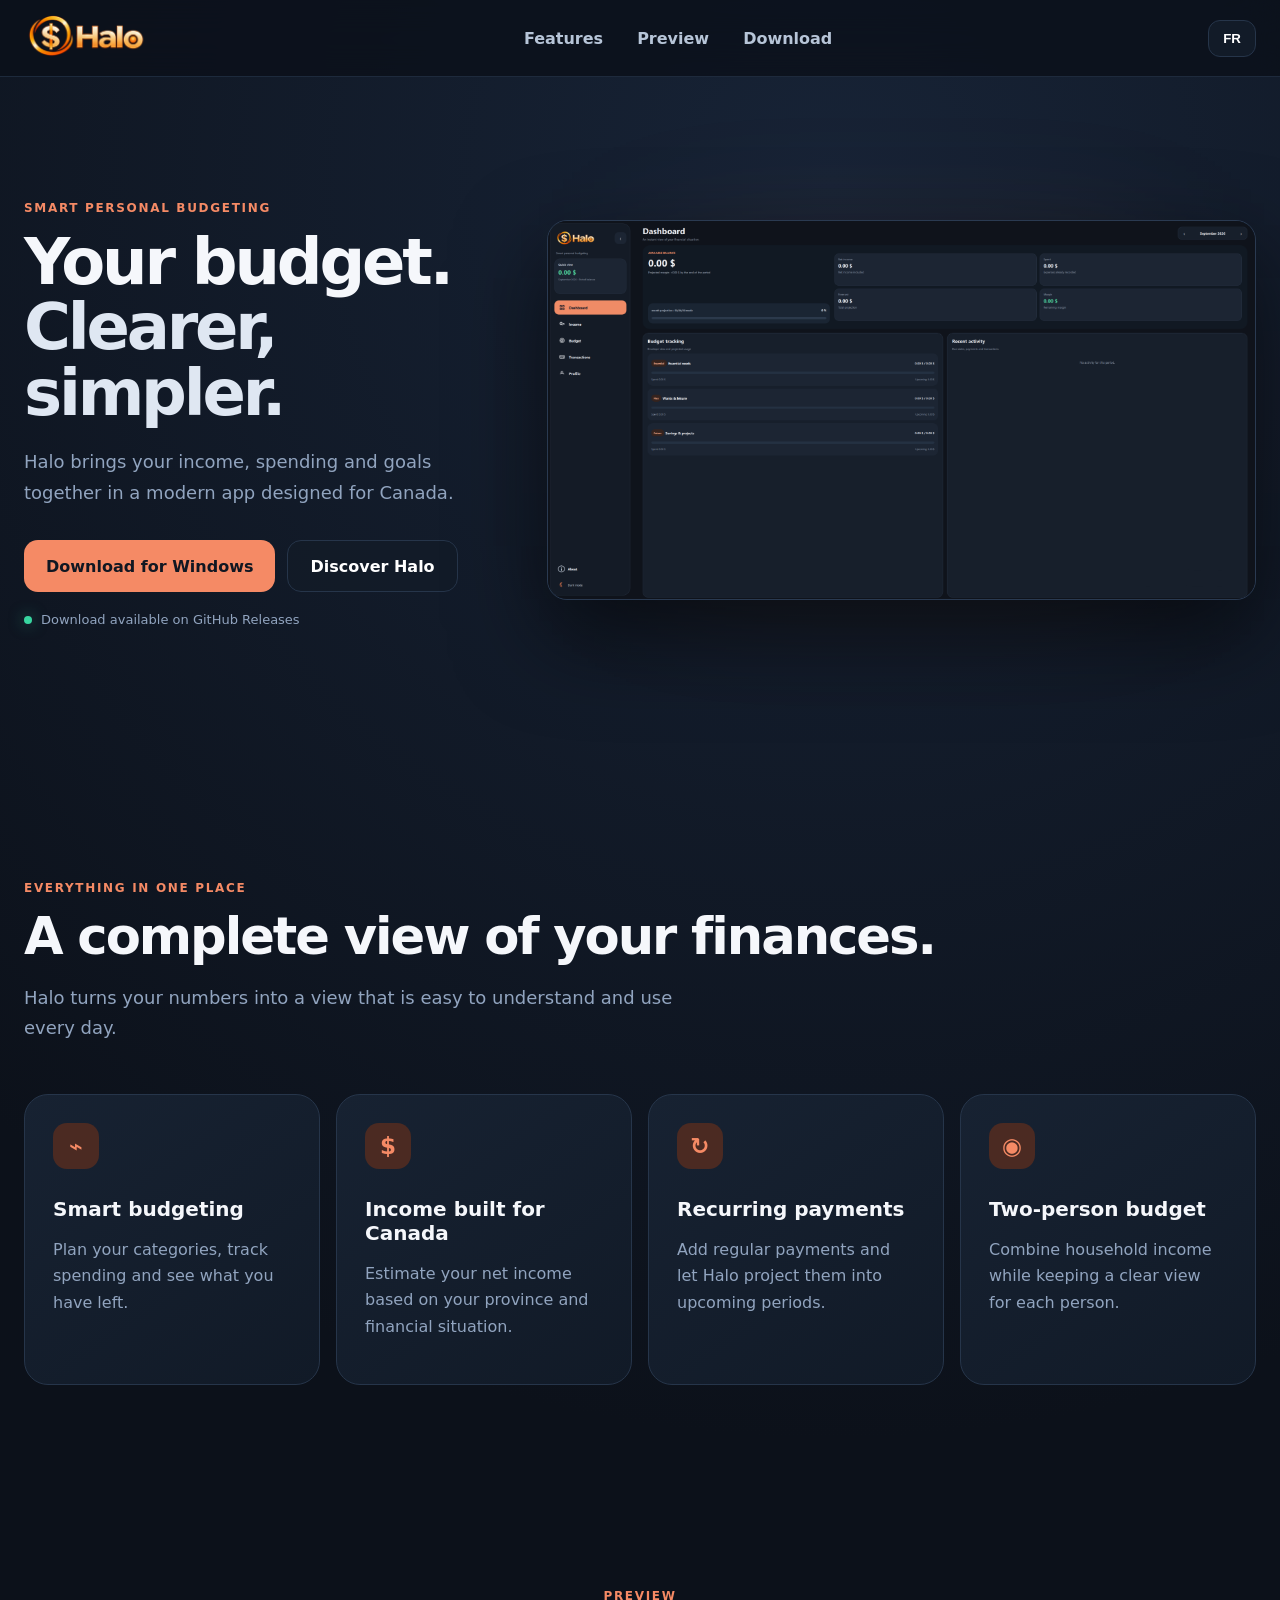
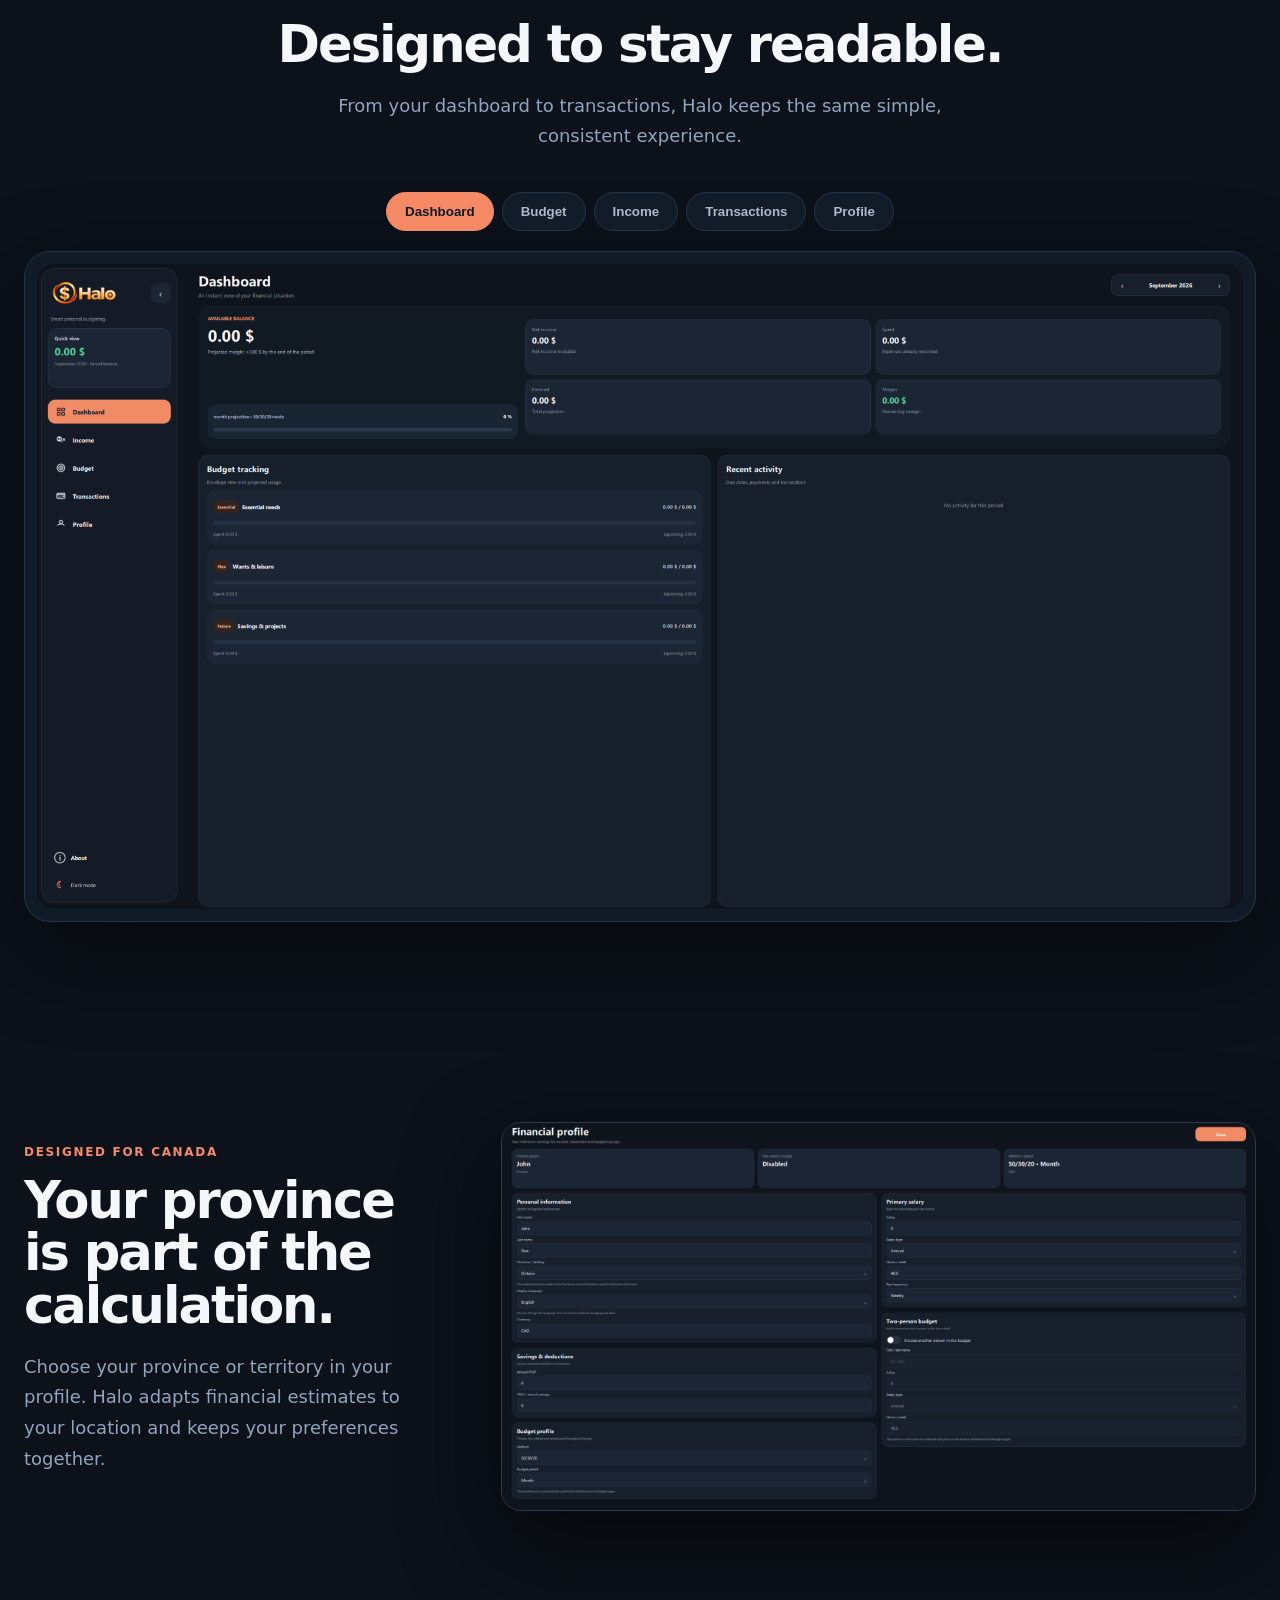
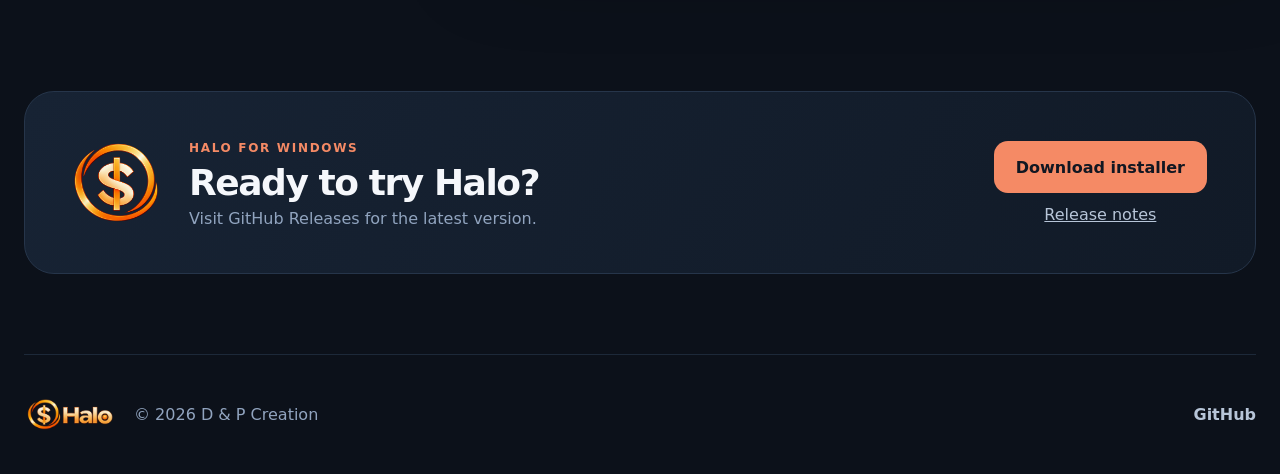
==== index.html @ ca16bf8c "Add files via upload Website V2" ====
<!doctype html><html lang="fr"><head><meta charset="utf-8"><meta name="viewport" content="width=device-width,initial-scale=1"><meta name="theme-color" content="#0d131d"><meta name="description" content="Halo, l'application de budget moderne conçue pour le Canada."><title>Halo — Votre budget, simplement.</title><link rel="icon" href="assets/halo-icon.png"><link rel="stylesheet" href="style.css"></head><body>
<header class="site-header"><div class="nav shell"><a class="brand" href="#top"><img src="assets/halo-wordmark.png" alt="Halo"></a><nav><a data-i18n="navFeatures" href="#features">Fonctionnalités</a><a data-i18n="navPreview" href="#preview">Aperçu</a><a data-i18n="navDownload" href="#download">Télécharger</a></nav><div class="nav-actions"><a id="navDownload" class="nav-download disabled" href="#" data-i18n="navDownload">Télécharger</a><button id="language" class="language">EN</button></div></div></header>
<main id="top"><section class="hero shell"><div class="hero-copy"><span class="eyebrow" data-i18n="eyebrow">BUDGET PERSONNEL INTELLIGENT</span><h1 data-i18n="heroTitle">Votre budget.<br><span>Plus clair, plus simple.</span></h1><p data-i18n="heroText">Halo rassemble vos revenus, vos dépenses et vos objectifs dans une application moderne pensée pour le Canada.</p><div class="hero-actions"><a id="heroDownload" class="button primary disabled" href="#download" data-i18n="downloadWindows">Télécharger pour Windows</a><a class="button ghost" href="#preview" data-i18n="discover">Découvrir Halo</a></div><div class="release-line"><span class="status-dot"></span><span id="heroVersion">Recherche de la dernière version…</span></div></div><div class="hero-visual"><div class="glow"></div><img class="app-shot" src="assets/dashboard.png" alt="Tableau de bord Halo"></div></section>
<section id="features" class="section shell"><div class="section-heading"><span class="eyebrow" data-i18n="featuresEyebrow">TOUT AU MÊME ENDROIT</span><h2 data-i18n="featuresTitle">Une vue complète de vos finances.</h2><p data-i18n="featuresText">Halo transforme vos chiffres en une vue simple à comprendre et facile à utiliser au quotidien.</p></div><div class="feature-grid"><article class="feature"><span class="feature-icon">⌁</span><h3 data-i18n="f1Title">Budget intelligent</h3><p data-i18n="f1Text">Planifiez vos catégories, suivez vos dépenses et voyez ce qu'il vous reste.</p></article><article class="feature"><span class="feature-icon">$</span><h3 data-i18n="f2Title">Revenus adaptés au Canada</h3><p data-i18n="f2Text">Estimez votre revenu net selon votre province et votre situation financière.</p></article><article class="feature"><span class="feature-icon">↻</span><h3 data-i18n="f3Title">Paiements récurrents</h3><p data-i18n="f3Text">Ajoutez vos paiements réguliers et laissez Halo les projeter dans les prochaines périodes.</p></article><article class="feature"><span class="feature-icon">◉</span><h3 data-i18n="f4Title">Budget à deux</h3><p data-i18n="f4Text">Combinez les revenus de votre ménage tout en gardant une vue claire pour chaque personne.</p></article></div></section>
<section id="preview" class="section shell showcase"><div class="section-heading centered"><span class="eyebrow" data-i18n="previewEyebrow">APERÇU</span><h2 data-i18n="previewTitle">Conçu pour rester lisible.</h2><p data-i18n="previewText">De votre tableau de bord jusqu'aux transactions, Halo garde la même expérience simple et cohérente.</p></div><div class="showcase-tabs"><button class="active" data-shot="dashboard" data-i18n="tabDashboard">Tableau de bord</button><button data-shot="budget" data-i18n="tabBudget">Budget</button><button data-shot="income" data-i18n="tabIncome">Revenus</button><button data-shot="transactions" data-i18n="tabTransactions">Transactions</button><button data-shot="profile" data-i18n="tabProfile">Profil</button></div><div class="showcase-frame"><img id="showcaseImage" src="assets/dashboard.png" alt="Aperçu de Halo"></div></section>
<section class="section shell split"><div><span class="eyebrow" data-i18n="canadaEyebrow">PENSÉ POUR LE CANADA</span><h2 data-i18n="canadaTitle">Votre province fait partie du calcul.</h2><p data-i18n="canadaText">Choisissez votre province ou territoire dans votre profil. Halo adapte ses estimations financières à votre emplacement et conserve vos préférences au même endroit.</p></div><img class="profile-shot" src="assets/profile.png" alt="Profil financier Halo"></section>
<section id="download" class="section shell download-card"><img src="assets/halo-icon.png" alt="" class="download-logo"><div class="download-copy"><span class="eyebrow" data-i18n="downloadEyebrow">HALO POUR WINDOWS</span><h2 data-i18n="downloadTitle">Prêt à essayer Halo?</h2><p id="downloadMeta">Recherche de la dernière version disponible…</p></div><div class="download-actions"><a id="downloadButton" class="button primary disabled" href="#" data-i18n="downloadInstaller">Télécharger l'installateur</a><a id="releaseNotes" class="release-link" href="https://github.com/D-P-Creation/Halo-Releases/releases" target="_blank" rel="noopener" data-i18n="releaseNotes">Notes de version</a></div></section></main>
<footer class="footer shell"><div class="footer-brand"><img src="assets/halo-wordmark.png" alt="Halo"><span>© 2026 D &amp; P Creation</span></div><a href="https://github.com/D-P-Creation/Halo-Releases" target="_blank" rel="noopener">GitHub</a></footer><script src="script.js"></script></body></html>
---- style.css ----
:root{--bg:#0c111a;--surface:#121b28;--surface2:#182334;--line:#26354a;--text:#f5f7fb;--muted:#91a4bf;--accent:#f58a65;--green:#38d6a0;--radius:24px}*{box-sizing:border-box}html{scroll-behavior:smooth}body{margin:0;background:radial-gradient(circle at 65% 5%,#172336 0,transparent 35%),var(--bg);color:var(--text);font-family:Inter,ui-sans-serif,system-ui,-apple-system,"Segoe UI",sans-serif}.shell{width:min(1440px,calc(100% - 48px));margin:auto}.site-header{position:sticky;top:0;z-index:1000;background:rgba(12,17,26,.82);border-bottom:1px solid rgba(38,53,74,.7);backdrop-filter:blur(18px);-webkit-backdrop-filter:blur(18px)}.nav{height:76px;display:flex;align-items:center;justify-content:space-between}.nav-actions{display:flex;align-items:center;gap:10px}.nav-download{display:none;background:var(--accent);color:#111722!important;border-radius:12px;padding:10px 14px;font-weight:850!important}.nav-download.disabled{opacity:.55;pointer-events:none}.brand img{width:124px;height:48px;object-fit:contain}.nav nav{display:flex;gap:34px;align-items:center}.nav a,.footer a{color:#b7c5d8;text-decoration:none;font-weight:650}.nav a:hover,.footer a:hover{color:white}.language{border:1px solid var(--line);background:var(--surface);color:white;border-radius:12px;padding:10px 14px;font-weight:800;cursor:pointer}.hero{min-height:700px;display:grid;grid-template-columns:.78fr 1.22fr;align-items:center;gap:70px;padding:60px 0 90px}.eyebrow{color:var(--accent);font-size:12px;font-weight:900;letter-spacing:.14em}.hero h1,.section h2{margin:14px 0 20px;line-height:1.03}.hero h1{font-size:clamp(48px,5vw,78px);letter-spacing:-.05em}.hero h1 span{color:#dfe7f2}.hero p,.section-heading p,.split p{color:var(--muted);font-size:18px;line-height:1.7;max-width:650px}.hero-actions{display:flex;gap:12px;margin:32px 0 20px}.button{display:inline-flex;align-items:center;justify-content:center;min-height:52px;padding:0 22px;border-radius:14px;text-decoration:none;font-weight:850;transition:.2s}.primary{background:var(--accent);color:#111722}.primary:hover{transform:translateY(-2px);filter:brightness(1.06)}.ghost{border:1px solid var(--line);color:white;background:#121b28aa}.disabled{opacity:.55;pointer-events:none}.release-line{display:flex;align-items:center;gap:9px;color:var(--muted);font-size:13px}.status-dot{width:8px;height:8px;background:var(--green);border-radius:50%;box-shadow:0 0 15px #38d6a080}.hero-visual{position:relative}.glow{position:absolute;inset:15%;background:#f58a6525;filter:blur(80px)}.app-shot,.profile-shot{position:relative;width:100%;border:1px solid #2a3a51;border-radius:20px;box-shadow:0 35px 90px #0009}.section{padding:100px 0}.section-heading h2,.split h2,.download-card h2{font-size:clamp(36px,4vw,56px);letter-spacing:-.04em}.feature-grid{display:grid;grid-template-columns:repeat(4,1fr);gap:16px;margin-top:50px}.feature{background:linear-gradient(145deg,#172232,#111a27);border:1px solid var(--line);border-radius:var(--radius);padding:28px;min-height:245px}.feature-icon{display:grid;place-items:center;width:46px;height:46px;border-radius:14px;background:#4b2a22;color:var(--accent);font-size:23px;font-weight:900}.feature h3{font-size:20px;margin:28px 0 10px}.feature p{color:var(--muted);line-height:1.65}.centered{text-align:center;margin:auto}.centered p{margin-left:auto;margin-right:auto}.showcase-tabs{display:flex;justify-content:center;gap:8px;margin:40px 0 20px;flex-wrap:wrap}.showcase-tabs button{border:1px solid var(--line);background:var(--surface);color:#aab9cc;padding:11px 18px;border-radius:999px;font-weight:750;cursor:pointer}.showcase-tabs button.active{background:var(--accent);color:#111722;border-color:var(--accent)}.showcase-frame{padding:12px;background:#111a27;border:1px solid var(--line);border-radius:26px;box-shadow:0 30px 90px #0007}.showcase-frame img{display:block;width:100%;border-radius:16px}.split{display:grid;grid-template-columns:.7fr 1.3fr;align-items:center;gap:70px}.download-card{padding:45px 48px;margin-top:80px;margin-bottom:80px;background:linear-gradient(120deg,#172334,#111a27);border:1px solid var(--line);border-radius:30px;display:grid;grid-template-columns:auto 1fr auto;align-items:center;gap:30px}.download-logo{width:86px;height:86px;object-fit:contain}.download-card h2{font-size:36px;margin:8px 0}.download-copy p{color:var(--muted);margin:0}.download-actions{display:flex;flex-direction:column;align-items:center;gap:12px}.release-link{color:#b7c5d8}.footer{min-height:120px;border-top:1px solid #1d2939;display:flex;align-items:center;justify-content:space-between;color:var(--muted)}.footer-brand{display:flex;align-items:center;gap:18px}.footer-brand img{width:92px;height:40px;object-fit:contain}@media(max-width:900px){.nav nav{display:none}.nav-download{display:inline-flex}.hero{grid-template-columns:1fr;min-height:auto;padding-top:70px}.hero-copy{text-align:center}.hero-copy p{margin-inline:auto}.hero-actions{justify-content:center}.release-line{justify-content:center}.feature-grid{grid-template-columns:1fr 1fr}.split{grid-template-columns:1fr}.download-card{grid-template-columns:1fr;text-align:center}.download-logo{margin:auto}.download-actions{align-items:stretch}}@media(max-width:600px){.shell{width:min(100% - 28px,1440px)}.hero{gap:45px}.hero h1{font-size:46px}.hero-actions{flex-direction:column}.feature-grid{grid-template-columns:1fr}.section{padding:70px 0}.download-card{padding:32px 22px}.footer{flex-direction:column;justify-content:center;gap:18px}.footer-brand{flex-direction:column}.showcase-frame{padding:6px;border-radius:16px}}

section[id]{scroll-margin-top:92px}
@media(max-width:600px){.site-header .shell{width:min(100% - 20px,1440px)}.nav{height:68px}.brand img{width:105px;height:42px}.nav-actions{gap:7px}.nav-download{padding:9px 11px;font-size:13px}.language{padding:9px 11px}}
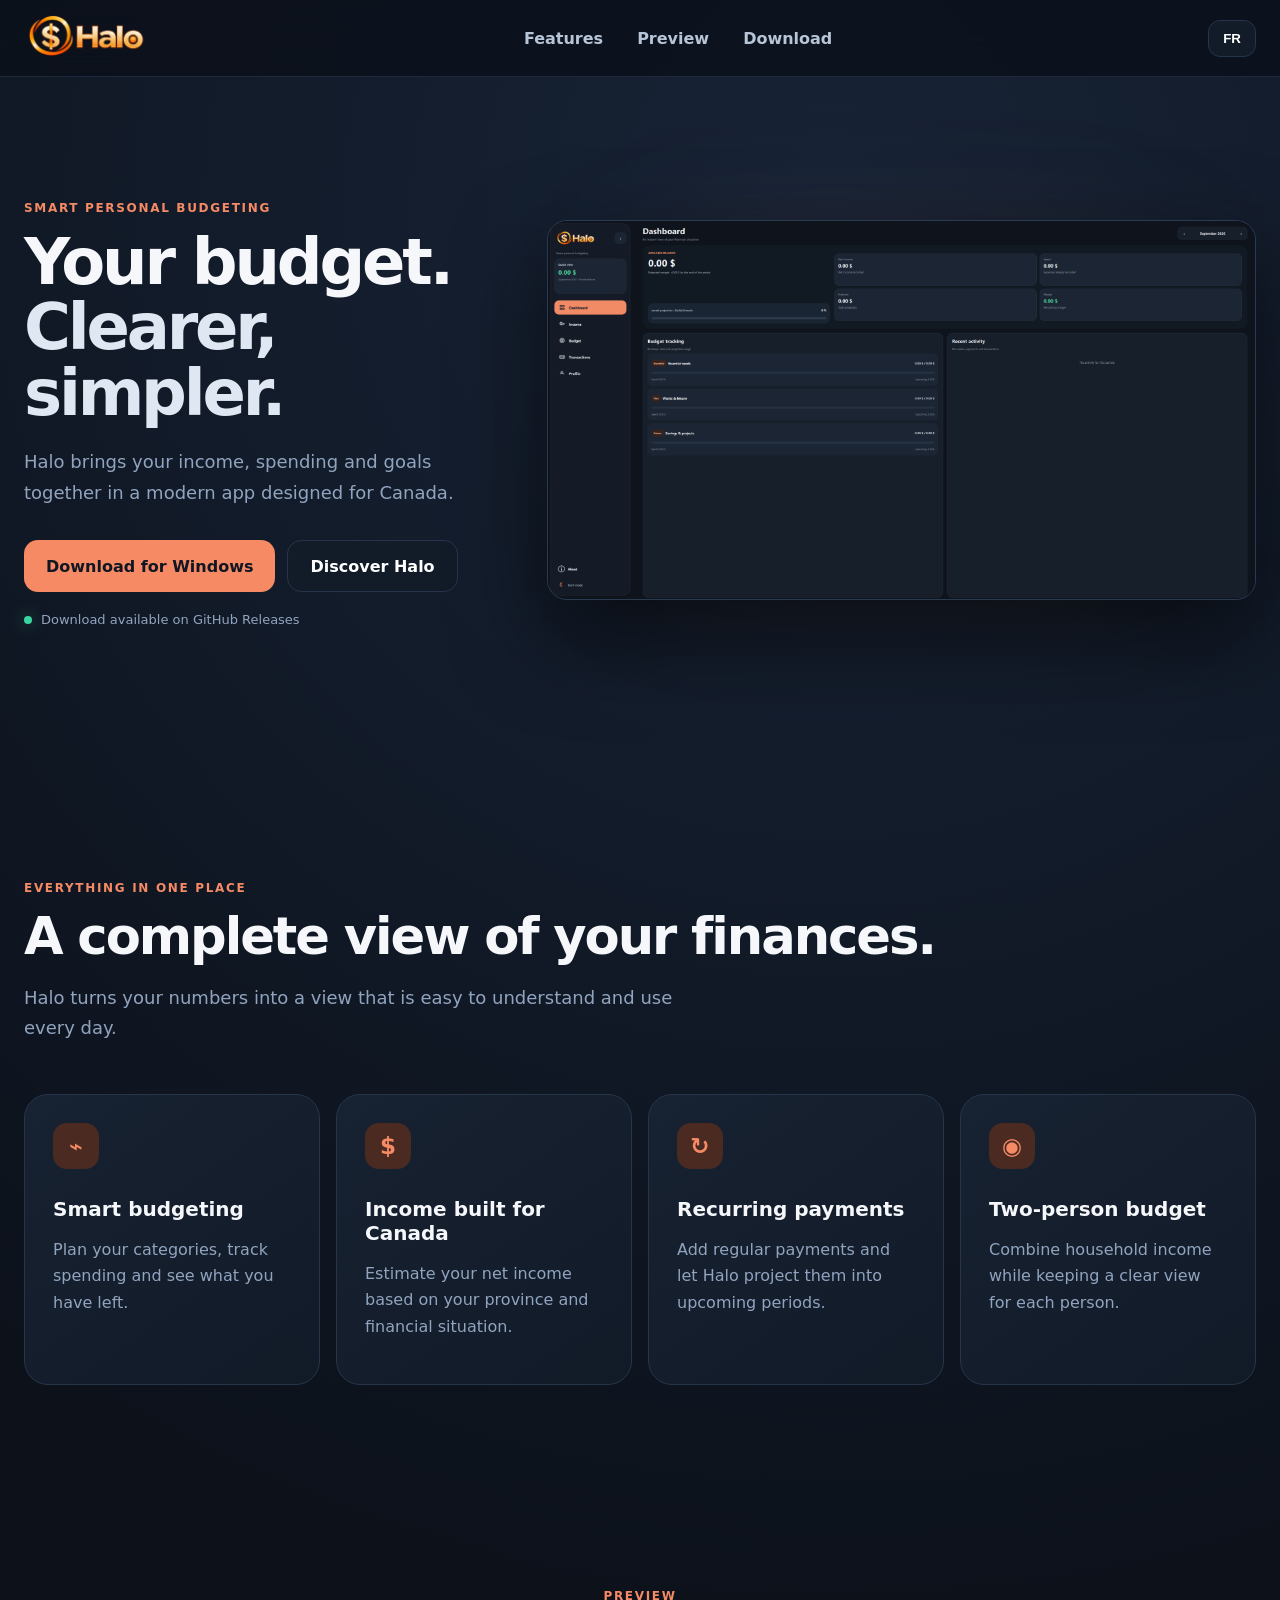
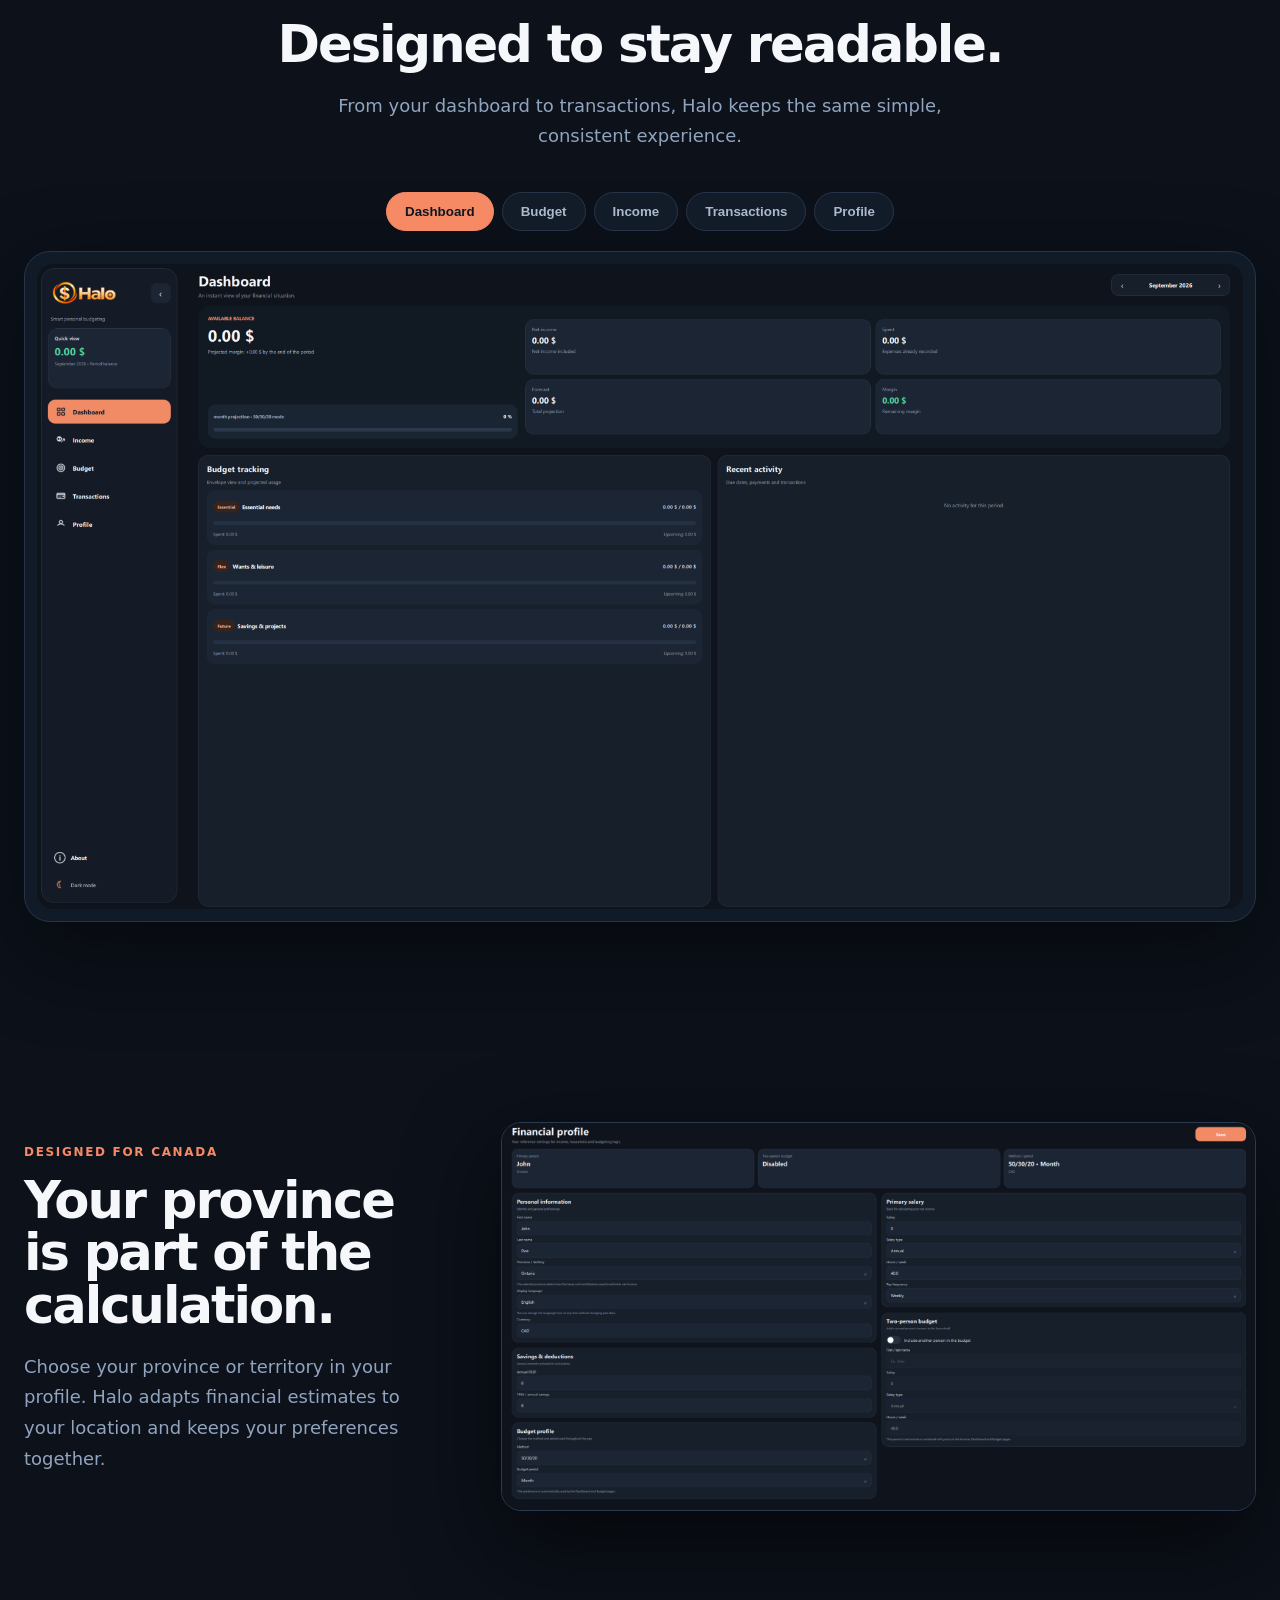
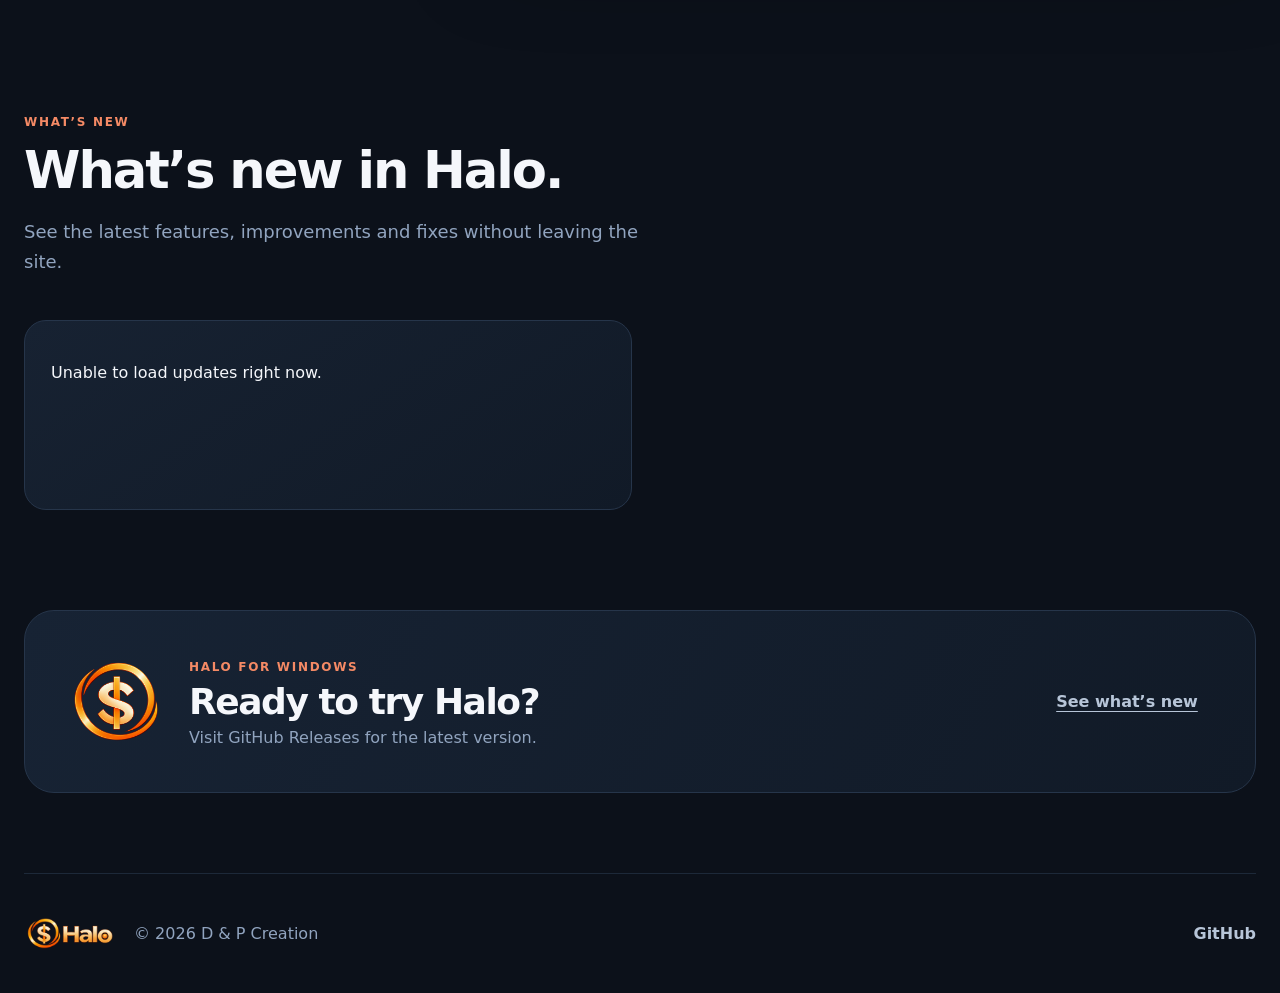
==== commit a03d9553: "Add files via upload V3" ====
--- a/index.html
+++ b/index.html
@@ -1,8 +1,9 @@
 <!doctype html><html lang="fr"><head><meta charset="utf-8"><meta name="viewport" content="width=device-width,initial-scale=1"><meta name="theme-color" content="#0d131d"><meta name="description" content="Halo, l'application de budget moderne conçue pour le Canada."><title>Halo — Votre budget, simplement.</title><link rel="icon" href="assets/halo-icon.png"><link rel="stylesheet" href="style.css"></head><body>
-<header class="site-header"><div class="nav shell"><a class="brand" href="#top"><img src="assets/halo-wordmark.png" alt="Halo"></a><nav><a data-i18n="navFeatures" href="#features">Fonctionnalités</a><a data-i18n="navPreview" href="#preview">Aperçu</a><a data-i18n="navDownload" href="#download">Télécharger</a></nav><div class="nav-actions"><a id="navDownload" class="nav-download disabled" href="#" data-i18n="navDownload">Télécharger</a><button id="language" class="language">EN</button></div></div></header>
-<main id="top"><section class="hero shell"><div class="hero-copy"><span class="eyebrow" data-i18n="eyebrow">BUDGET PERSONNEL INTELLIGENT</span><h1 data-i18n="heroTitle">Votre budget.<br><span>Plus clair, plus simple.</span></h1><p data-i18n="heroText">Halo rassemble vos revenus, vos dépenses et vos objectifs dans une application moderne pensée pour le Canada.</p><div class="hero-actions"><a id="heroDownload" class="button primary disabled" href="#download" data-i18n="downloadWindows">Télécharger pour Windows</a><a class="button ghost" href="#preview" data-i18n="discover">Découvrir Halo</a></div><div class="release-line"><span class="status-dot"></span><span id="heroVersion">Recherche de la dernière version…</span></div></div><div class="hero-visual"><div class="glow"></div><img class="app-shot" src="assets/dashboard.png" alt="Tableau de bord Halo"></div></section>
+<header class="site-header"><div class="nav shell"><a class="brand" href="#top"><img src="assets/halo-wordmark.png" alt="Halo"></a><nav><a data-i18n="navFeatures" href="#features">Fonctionnalités</a><a data-i18n="navPreview" href="#preview">Aperçu</a><a data-i18n="navDownload" href="#hero-download">Télécharger</a></nav><div class="nav-actions"><a id="navDownload" class="nav-download" href="#hero-download" data-i18n="navDownload">Télécharger</a><button id="language" class="language">EN</button></div></div></header>
+<main id="top"><section class="hero shell"><div class="hero-copy"><span class="eyebrow" data-i18n="eyebrow">BUDGET PERSONNEL INTELLIGENT</span><h1 data-i18n="heroTitle">Votre budget.<br><span>Plus clair, plus simple.</span></h1><p data-i18n="heroText">Halo rassemble vos revenus, vos dépenses et vos objectifs dans une application moderne pensée pour le Canada.</p><div id="hero-download" class="hero-actions"><a id="heroDownload" class="button primary disabled" href="#" data-i18n="downloadWindows">Télécharger pour Windows</a><a class="button ghost" href="#preview" data-i18n="discover">Découvrir Halo</a></div><div class="release-line"><span class="status-dot"></span><span id="heroVersion">Recherche de la dernière version…</span></div></div><div class="hero-visual"><div class="glow"></div><img class="app-shot" src="assets/dashboard.png" alt="Tableau de bord Halo"></div></section>
 <section id="features" class="section shell"><div class="section-heading"><span class="eyebrow" data-i18n="featuresEyebrow">TOUT AU MÊME ENDROIT</span><h2 data-i18n="featuresTitle">Une vue complète de vos finances.</h2><p data-i18n="featuresText">Halo transforme vos chiffres en une vue simple à comprendre et facile à utiliser au quotidien.</p></div><div class="feature-grid"><article class="feature"><span class="feature-icon">⌁</span><h3 data-i18n="f1Title">Budget intelligent</h3><p data-i18n="f1Text">Planifiez vos catégories, suivez vos dépenses et voyez ce qu'il vous reste.</p></article><article class="feature"><span class="feature-icon">$</span><h3 data-i18n="f2Title">Revenus adaptés au Canada</h3><p data-i18n="f2Text">Estimez votre revenu net selon votre province et votre situation financière.</p></article><article class="feature"><span class="feature-icon">↻</span><h3 data-i18n="f3Title">Paiements récurrents</h3><p data-i18n="f3Text">Ajoutez vos paiements réguliers et laissez Halo les projeter dans les prochaines périodes.</p></article><article class="feature"><span class="feature-icon">◉</span><h3 data-i18n="f4Title">Budget à deux</h3><p data-i18n="f4Text">Combinez les revenus de votre ménage tout en gardant une vue claire pour chaque personne.</p></article></div></section>
 <section id="preview" class="section shell showcase"><div class="section-heading centered"><span class="eyebrow" data-i18n="previewEyebrow">APERÇU</span><h2 data-i18n="previewTitle">Conçu pour rester lisible.</h2><p data-i18n="previewText">De votre tableau de bord jusqu'aux transactions, Halo garde la même expérience simple et cohérente.</p></div><div class="showcase-tabs"><button class="active" data-shot="dashboard" data-i18n="tabDashboard">Tableau de bord</button><button data-shot="budget" data-i18n="tabBudget">Budget</button><button data-shot="income" data-i18n="tabIncome">Revenus</button><button data-shot="transactions" data-i18n="tabTransactions">Transactions</button><button data-shot="profile" data-i18n="tabProfile">Profil</button></div><div class="showcase-frame"><img id="showcaseImage" src="assets/dashboard.png" alt="Aperçu de Halo"></div></section>
 <section class="section shell split"><div><span class="eyebrow" data-i18n="canadaEyebrow">PENSÉ POUR LE CANADA</span><h2 data-i18n="canadaTitle">Votre province fait partie du calcul.</h2><p data-i18n="canadaText">Choisissez votre province ou territoire dans votre profil. Halo adapte ses estimations financières à votre emplacement et conserve vos préférences au même endroit.</p></div><img class="profile-shot" src="assets/profile.png" alt="Profil financier Halo"></section>
-<section id="download" class="section shell download-card"><img src="assets/halo-icon.png" alt="" class="download-logo"><div class="download-copy"><span class="eyebrow" data-i18n="downloadEyebrow">HALO POUR WINDOWS</span><h2 data-i18n="downloadTitle">Prêt à essayer Halo?</h2><p id="downloadMeta">Recherche de la dernière version disponible…</p></div><div class="download-actions"><a id="downloadButton" class="button primary disabled" href="#" data-i18n="downloadInstaller">Télécharger l'installateur</a><a id="releaseNotes" class="release-link" href="https://github.com/D-P-Creation/Halo-Releases/releases" target="_blank" rel="noopener" data-i18n="releaseNotes">Notes de version</a></div></section></main>
+<section id="updates" class="section shell updates-section"><div class="section-heading"><span class="eyebrow" data-i18n="updatesEyebrow">NOUVEAUTÉS</span><h2 data-i18n="updatesTitle">Ce qui change dans Halo.</h2><p data-i18n="updatesText">Découvrez les nouveautés, améliorations et corrections des dernières versions sans quitter le site.</p></div><div id="releaseList" class="release-grid"><article class="release-card release-loading"><span data-i18n="updatesLoading">Chargement des notes de version…</span></article></div></section>
+<section id="download" class="section shell download-card"><img src="assets/halo-icon.png" alt="" class="download-logo"><div class="download-copy"><span class="eyebrow" data-i18n="downloadEyebrow">HALO POUR WINDOWS</span><h2 data-i18n="downloadTitle">Prêt à essayer Halo?</h2><p id="downloadMeta">Recherche de la dernière version disponible…</p></div><div class="download-actions"><a class="release-link" href="#updates" data-i18n="releaseNotes">Voir les nouveautés</a></div></section></main>
 <footer class="footer shell"><div class="footer-brand"><img src="assets/halo-wordmark.png" alt="Halo"><span>© 2026 D &amp; P Creation</span></div><a href="https://github.com/D-P-Creation/Halo-Releases" target="_blank" rel="noopener">GitHub</a></footer><script src="script.js"></script></body></html>
--- a/style.css
+++ b/style.css
@@ -2,3 +2,4 @@
 
 section[id]{scroll-margin-top:92px}
 @media(max-width:600px){.site-header .shell{width:min(100% - 20px,1440px)}.nav{height:68px}.brand img{width:105px;height:42px}.nav-actions{gap:7px}.nav-download{padding:9px 11px;font-size:13px}.language{padding:9px 11px}}
+#hero-download{scroll-margin-top:110px}.updates-section{padding-bottom:20px}.release-grid{display:grid;grid-template-columns:repeat(2,1fr);gap:16px;margin-top:42px}.release-card{background:linear-gradient(145deg,#172232,#111a27);border:1px solid var(--line);border-radius:22px;padding:26px;min-height:190px}.release-card.latest{border-color:#f58a6570;box-shadow:inset 0 0 0 1px #f58a6520}.release-card-head{display:flex;align-items:flex-start;justify-content:space-between;gap:18px;margin-bottom:18px}.release-version{font-size:20px;font-weight:850}.latest-badge{display:inline-flex;margin-left:10px;padding:5px 9px;border-radius:999px;background:#4b2a22;color:var(--accent);font-size:11px;font-weight:850;vertical-align:2px}.release-card time{color:var(--muted);font-size:12px;white-space:nowrap}.release-notes{margin:0;padding-left:20px;color:#b7c5d8;line-height:1.65}.release-notes li+li{margin-top:7px}.release-empty,.release-loading{color:var(--muted)}.download-actions{min-width:160px}.download-actions .release-link{padding:12px 4px;font-weight:750;text-underline-offset:4px}@media(max-width:800px){.release-grid{grid-template-columns:1fr}.release-card-head{flex-direction:column;gap:8px}}@media(max-width:600px){#hero-download{scroll-margin-top:88px}.release-card{padding:22px}.latest-badge{display:flex;width:max-content;margin:8px 0 0}}
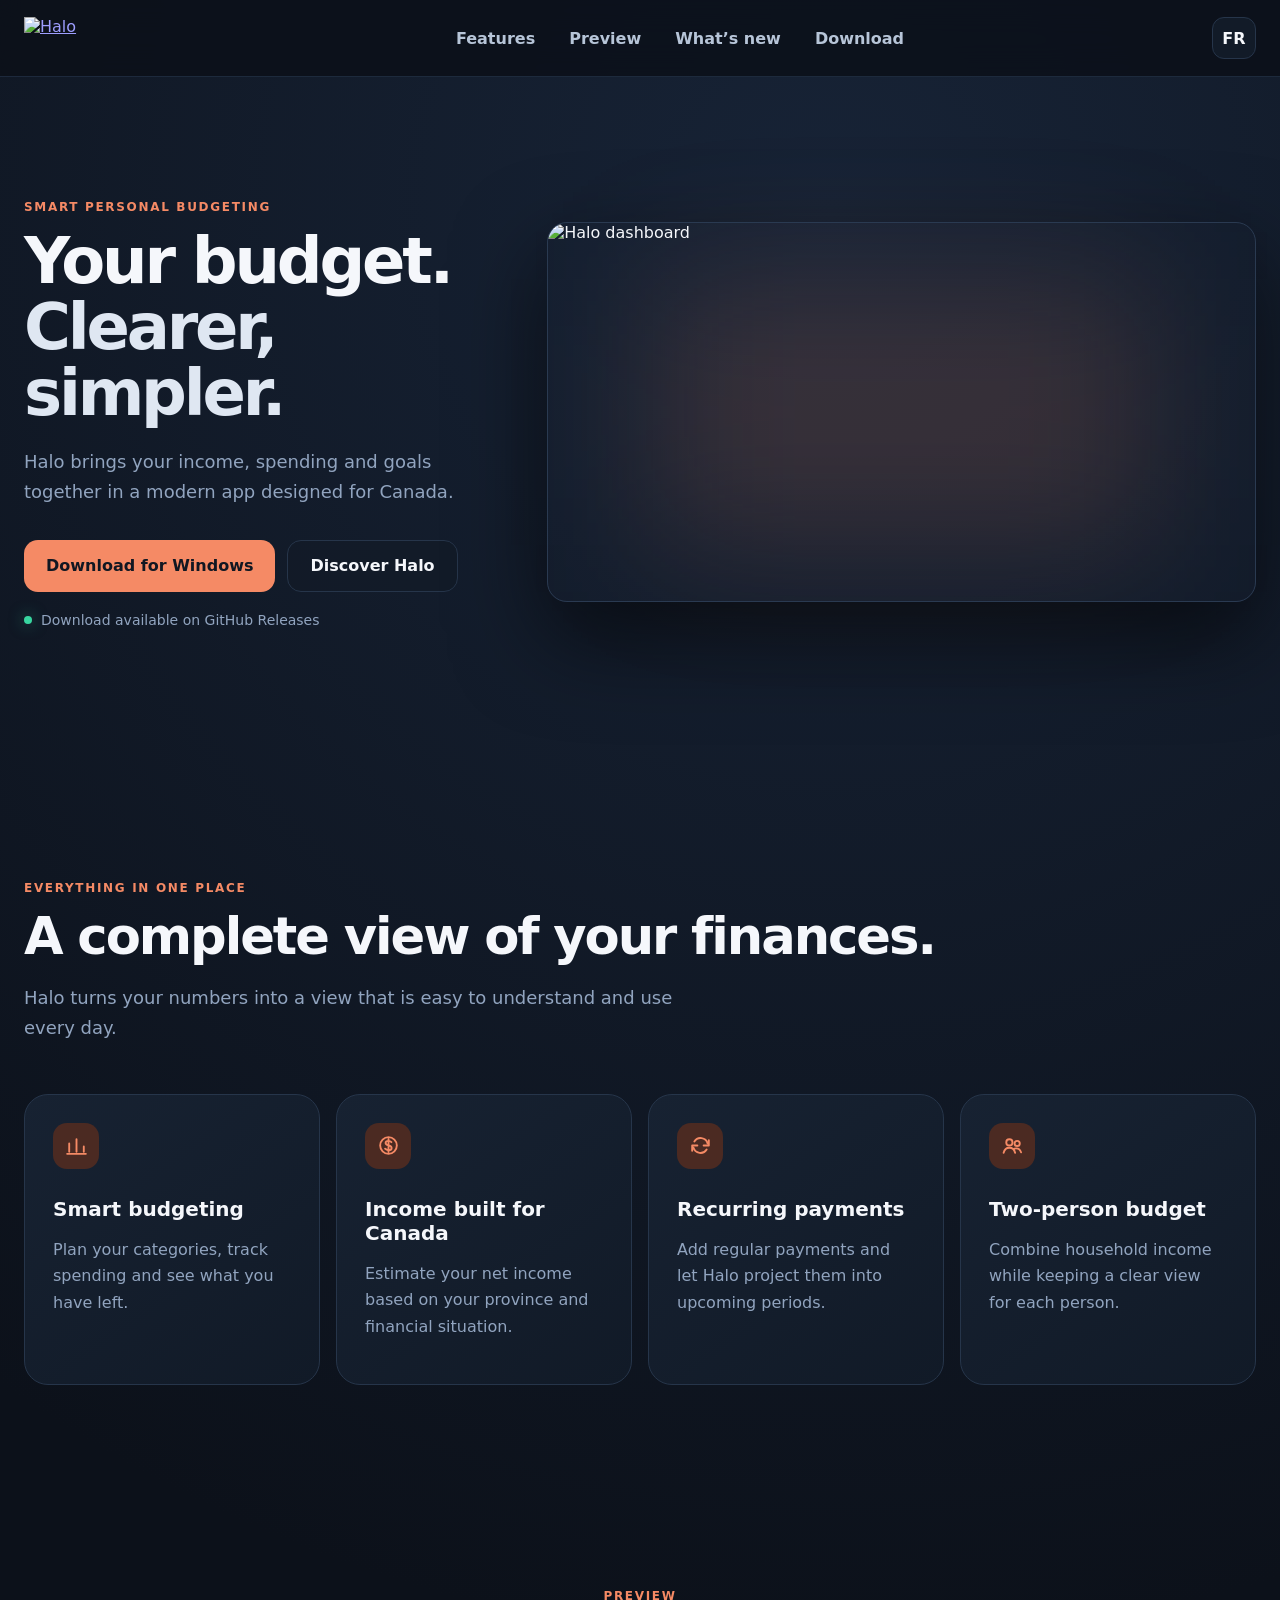
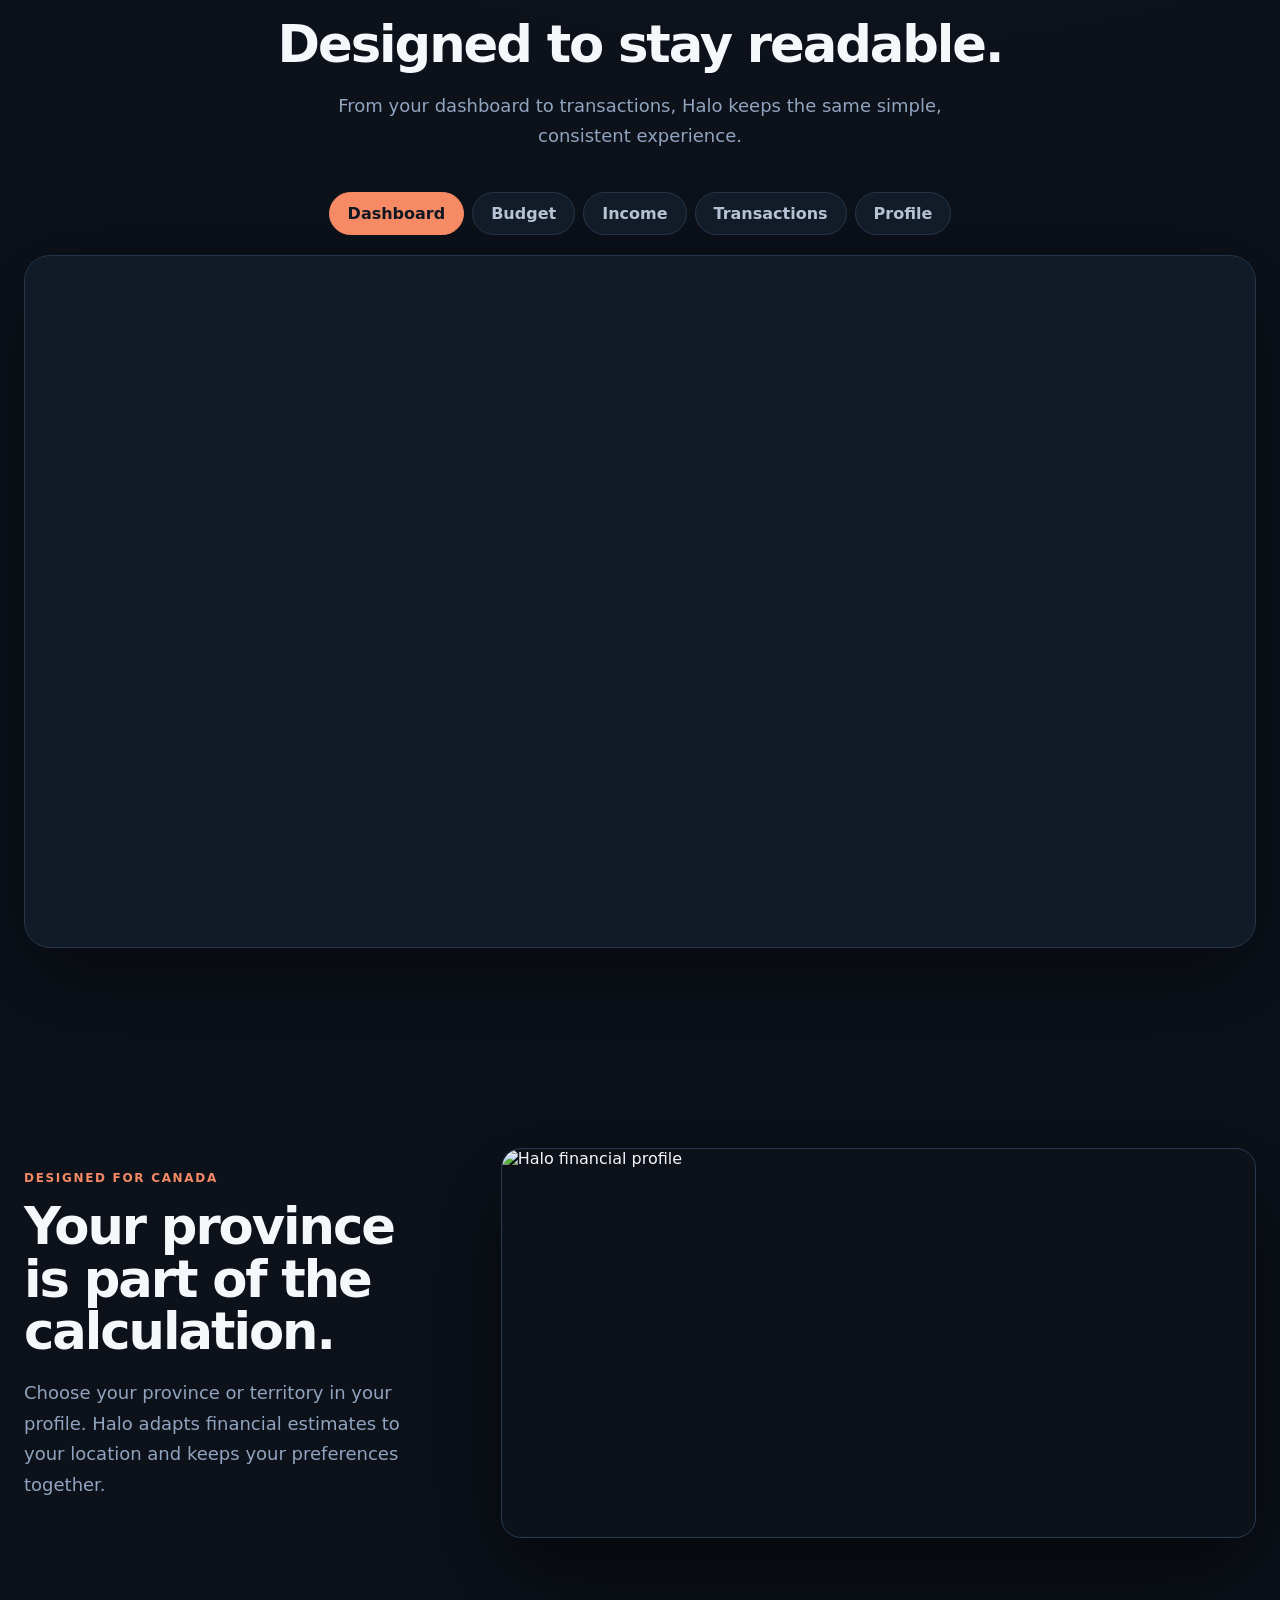
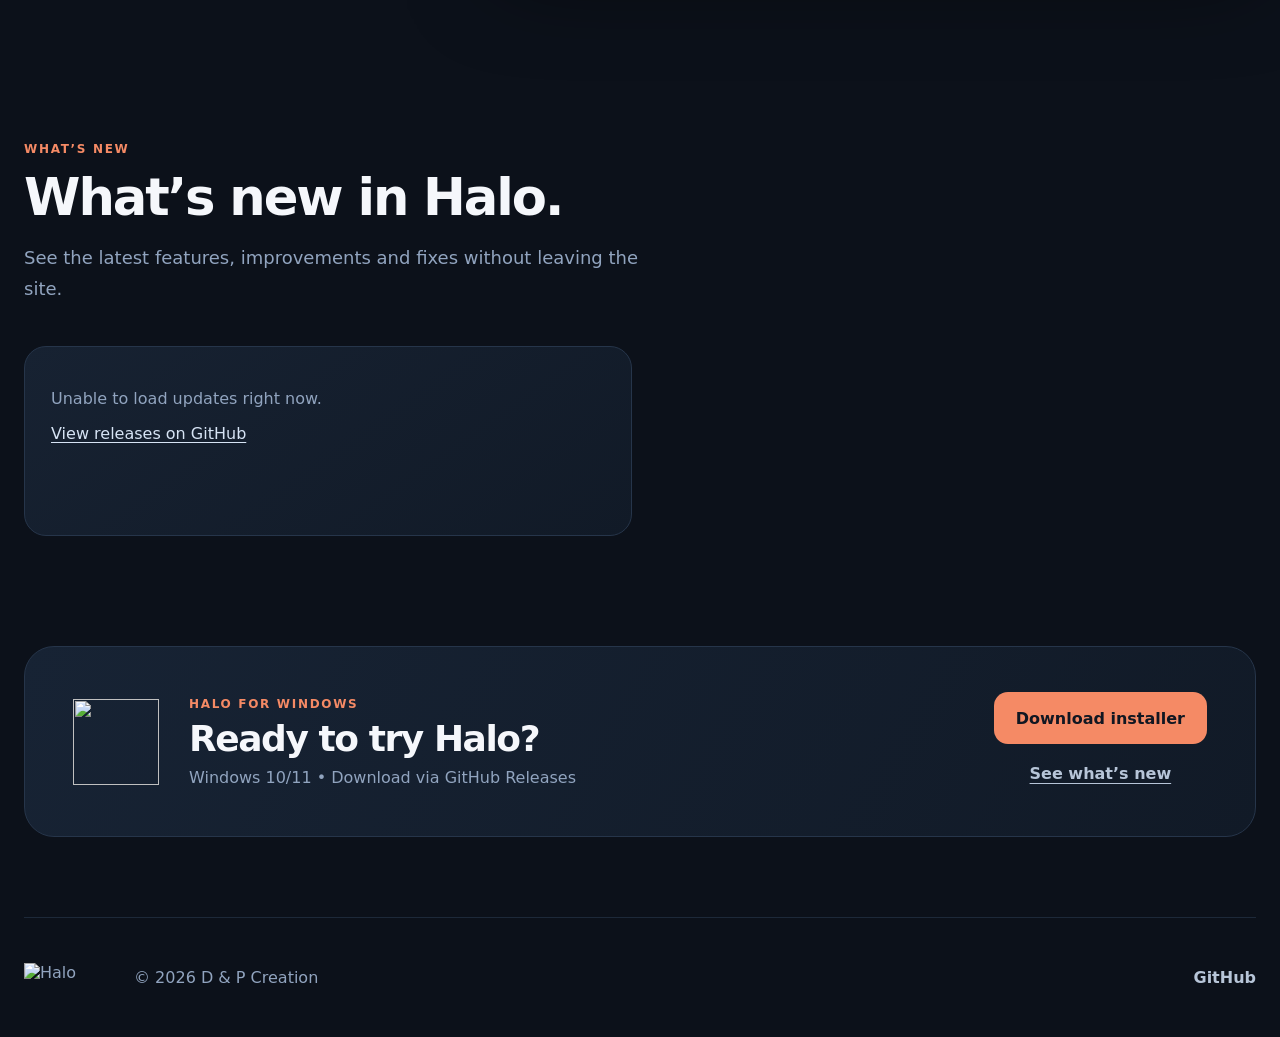
==== commit 15dc5a77: "Add files via upload" ====
--- a/index.html
+++ b/index.html
@@ -1,9 +1,272 @@
-<!doctype html><html lang="fr"><head><meta charset="utf-8"><meta name="viewport" content="width=device-width,initial-scale=1"><meta name="theme-color" content="#0d131d"><meta name="description" content="Halo, l'application de budget moderne conçue pour le Canada."><title>Halo — Votre budget, simplement.</title><link rel="icon" href="assets/halo-icon.png"><link rel="stylesheet" href="style.css"></head><body>
-<header class="site-header"><div class="nav shell"><a class="brand" href="#top"><img src="assets/halo-wordmark.png" alt="Halo"></a><nav><a data-i18n="navFeatures" href="#features">Fonctionnalités</a><a data-i18n="navPreview" href="#preview">Aperçu</a><a data-i18n="navDownload" href="#hero-download">Télécharger</a></nav><div class="nav-actions"><a id="navDownload" class="nav-download" href="#hero-download" data-i18n="navDownload">Télécharger</a><button id="language" class="language">EN</button></div></div></header>
-<main id="top"><section class="hero shell"><div class="hero-copy"><span class="eyebrow" data-i18n="eyebrow">BUDGET PERSONNEL INTELLIGENT</span><h1 data-i18n="heroTitle">Votre budget.<br><span>Plus clair, plus simple.</span></h1><p data-i18n="heroText">Halo rassemble vos revenus, vos dépenses et vos objectifs dans une application moderne pensée pour le Canada.</p><div id="hero-download" class="hero-actions"><a id="heroDownload" class="button primary disabled" href="#" data-i18n="downloadWindows">Télécharger pour Windows</a><a class="button ghost" href="#preview" data-i18n="discover">Découvrir Halo</a></div><div class="release-line"><span class="status-dot"></span><span id="heroVersion">Recherche de la dernière version…</span></div></div><div class="hero-visual"><div class="glow"></div><img class="app-shot" src="assets/dashboard.png" alt="Tableau de bord Halo"></div></section>
-<section id="features" class="section shell"><div class="section-heading"><span class="eyebrow" data-i18n="featuresEyebrow">TOUT AU MÊME ENDROIT</span><h2 data-i18n="featuresTitle">Une vue complète de vos finances.</h2><p data-i18n="featuresText">Halo transforme vos chiffres en une vue simple à comprendre et facile à utiliser au quotidien.</p></div><div class="feature-grid"><article class="feature"><span class="feature-icon">⌁</span><h3 data-i18n="f1Title">Budget intelligent</h3><p data-i18n="f1Text">Planifiez vos catégories, suivez vos dépenses et voyez ce qu'il vous reste.</p></article><article class="feature"><span class="feature-icon">$</span><h3 data-i18n="f2Title">Revenus adaptés au Canada</h3><p data-i18n="f2Text">Estimez votre revenu net selon votre province et votre situation financière.</p></article><article class="feature"><span class="feature-icon">↻</span><h3 data-i18n="f3Title">Paiements récurrents</h3><p data-i18n="f3Text">Ajoutez vos paiements réguliers et laissez Halo les projeter dans les prochaines périodes.</p></article><article class="feature"><span class="feature-icon">◉</span><h3 data-i18n="f4Title">Budget à deux</h3><p data-i18n="f4Text">Combinez les revenus de votre ménage tout en gardant une vue claire pour chaque personne.</p></article></div></section>
-<section id="preview" class="section shell showcase"><div class="section-heading centered"><span class="eyebrow" data-i18n="previewEyebrow">APERÇU</span><h2 data-i18n="previewTitle">Conçu pour rester lisible.</h2><p data-i18n="previewText">De votre tableau de bord jusqu'aux transactions, Halo garde la même expérience simple et cohérente.</p></div><div class="showcase-tabs"><button class="active" data-shot="dashboard" data-i18n="tabDashboard">Tableau de bord</button><button data-shot="budget" data-i18n="tabBudget">Budget</button><button data-shot="income" data-i18n="tabIncome">Revenus</button><button data-shot="transactions" data-i18n="tabTransactions">Transactions</button><button data-shot="profile" data-i18n="tabProfile">Profil</button></div><div class="showcase-frame"><img id="showcaseImage" src="assets/dashboard.png" alt="Aperçu de Halo"></div></section>
-<section class="section shell split"><div><span class="eyebrow" data-i18n="canadaEyebrow">PENSÉ POUR LE CANADA</span><h2 data-i18n="canadaTitle">Votre province fait partie du calcul.</h2><p data-i18n="canadaText">Choisissez votre province ou territoire dans votre profil. Halo adapte ses estimations financières à votre emplacement et conserve vos préférences au même endroit.</p></div><img class="profile-shot" src="assets/profile.png" alt="Profil financier Halo"></section>
-<section id="updates" class="section shell updates-section"><div class="section-heading"><span class="eyebrow" data-i18n="updatesEyebrow">NOUVEAUTÉS</span><h2 data-i18n="updatesTitle">Ce qui change dans Halo.</h2><p data-i18n="updatesText">Découvrez les nouveautés, améliorations et corrections des dernières versions sans quitter le site.</p></div><div id="releaseList" class="release-grid"><article class="release-card release-loading"><span data-i18n="updatesLoading">Chargement des notes de version…</span></article></div></section>
-<section id="download" class="section shell download-card"><img src="assets/halo-icon.png" alt="" class="download-logo"><div class="download-copy"><span class="eyebrow" data-i18n="downloadEyebrow">HALO POUR WINDOWS</span><h2 data-i18n="downloadTitle">Prêt à essayer Halo?</h2><p id="downloadMeta">Recherche de la dernière version disponible…</p></div><div class="download-actions"><a class="release-link" href="#updates" data-i18n="releaseNotes">Voir les nouveautés</a></div></section></main>
-<footer class="footer shell"><div class="footer-brand"><img src="assets/halo-wordmark.png" alt="Halo"><span>© 2026 D &amp; P Creation</span></div><a href="https://github.com/D-P-Creation/Halo-Releases" target="_blank" rel="noopener">GitHub</a></footer><script src="script.js"></script></body></html>
+<!doctype html>
+<html lang="fr">
+<head>
+  <meta charset="utf-8">
+  <meta name="viewport" content="width=device-width, initial-scale=1">
+  <meta name="theme-color" content="#0c111a">
+  <meta name="color-scheme" content="dark">
+  <meta id="metaDescription" name="description" content="Halo, l'application de budget moderne conçue pour le Canada.">
+
+  <title>Halo — Votre budget, simplement.</title>
+  <link rel="canonical" href="https://d-p-creation.github.io/Halo-Releases/">
+
+  <meta property="og:type" content="website">
+  <meta property="og:site_name" content="Halo">
+  <meta id="ogTitle" property="og:title" content="Halo — Votre budget, simplement.">
+  <meta id="ogDescription" property="og:description" content="Halo, l'application de budget moderne conçue pour le Canada.">
+  <meta property="og:url" content="https://d-p-creation.github.io/Halo-Releases/">
+  <meta property="og:image" content="https://d-p-creation.github.io/Halo-Releases/assets/og-image.jpg">
+  <meta property="og:image:width" content="1200">
+  <meta property="og:image:height" content="630">
+  <meta id="ogLocale" property="og:locale" content="fr_CA">
+
+  <meta name="twitter:card" content="summary_large_image">
+  <meta id="twitterTitle" name="twitter:title" content="Halo — Votre budget, simplement.">
+  <meta id="twitterDescription" name="twitter:description" content="Halo, l'application de budget moderne conçue pour le Canada.">
+  <meta name="twitter:image" content="https://d-p-creation.github.io/Halo-Releases/assets/og-image.jpg">
+
+  <link rel="icon" type="image/png" sizes="32x32" href="assets/favicon-32.png">
+  <link rel="apple-touch-icon" sizes="180x180" href="assets/apple-touch-icon.png">
+  <link rel="icon" type="image/png" sizes="512x512" href="assets/icon-512.png">
+
+  <script>
+    (() => {
+      document.documentElement.classList.add('js');
+      let storedLanguage = null;
+      try {
+        storedLanguage = localStorage.getItem('halo-lang');
+      } catch (_) {}
+      const browserLanguage = (navigator.language || 'fr').toLowerCase();
+      const initialLanguage = storedLanguage === 'en' || storedLanguage === 'fr'
+        ? storedLanguage
+        : (browserLanguage.startsWith('fr') ? 'fr' : 'en');
+      document.documentElement.lang = initialLanguage;
+      document.documentElement.dataset.haloLang = initialLanguage;
+      if (initialLanguage === 'en') {
+        document.documentElement.classList.add('i18n-pending');
+        window.setTimeout(() => document.documentElement.classList.remove('i18n-pending'), 1800);
+      }
+    })();
+  </script>
+
+  <link rel="stylesheet" href="style.css?v=4">
+  <script src="script.js?v=4" defer></script>
+
+  <script type="application/ld+json">
+  {
+    "@context": "https://schema.org",
+    "@type": "SoftwareApplication",
+    "name": "Halo",
+    "applicationCategory": "FinanceApplication",
+    "operatingSystem": "Windows 10, Windows 11",
+    "url": "https://d-p-creation.github.io/Halo-Releases/",
+    "downloadUrl": "https://github.com/D-P-Creation/Halo-Releases/releases/latest",
+    "offers": {
+      "@type": "Offer",
+      "price": "0",
+      "priceCurrency": "CAD"
+    },
+    "publisher": {
+      "@type": "Organization",
+      "name": "D & P Creation"
+    }
+  }
+  </script>
+</head>
+<body>
+  <a class="skip-link" href="#main-content" data-i18n="skipLink">Aller au contenu</a>
+
+  <header class="site-header">
+    <div class="nav shell">
+      <a class="brand" href="#top" aria-label="Halo">
+        <img src="assets/halo-wordmark-250.webp" width="250" height="83" alt="Halo">
+      </a>
+
+      <nav id="siteNav" class="site-nav" aria-label="Navigation principale">
+        <a data-i18n="navFeatures" href="#features">Fonctionnalités</a>
+        <a data-i18n="navPreview" href="#preview">Aperçu</a>
+        <a data-i18n="navUpdates" href="#updates">Nouveautés</a>
+        <a id="desktopDownload" data-download-link data-i18n="navDownload"
+           href="https://github.com/D-P-Creation/Halo-Releases/releases/latest">Télécharger</a>
+      </nav>
+
+      <div class="nav-actions">
+        <a id="mobileDownload" class="nav-download" data-download-link data-i18n="navDownload"
+           href="https://github.com/D-P-Creation/Halo-Releases/releases/latest">Télécharger</a>
+        <button id="language" class="language" type="button" aria-label="Passer en anglais">EN</button>
+        <button id="menuToggle" class="menu-toggle" type="button" aria-controls="siteNav" aria-expanded="false" aria-label="Ouvrir le menu">
+          <svg viewBox="0 0 24 24" width="22" height="22" aria-hidden="true" focusable="false">
+            <path d="M4 7h16M4 12h16M4 17h16" fill="none" stroke="currentColor" stroke-width="2" stroke-linecap="round"/>
+          </svg>
+        </button>
+      </div>
+    </div>
+  </header>
+
+  <main id="main-content">
+    <section id="top" class="hero shell">
+      <div class="hero-copy">
+        <span class="eyebrow" data-i18n="eyebrow">BUDGET PERSONNEL INTELLIGENT</span>
+        <h1 data-i18n="heroTitle">Votre budget.<br><span>Plus clair, plus simple.</span></h1>
+        <p data-i18n="heroText">Halo rassemble vos revenus, vos dépenses et vos objectifs dans une application moderne pensée pour le Canada.</p>
+
+        <div id="hero-download" class="hero-actions">
+          <a id="heroDownload" class="button primary" data-download-link data-i18n="downloadWindows"
+             href="https://github.com/D-P-Creation/Halo-Releases/releases/latest">Télécharger pour Windows</a>
+          <a class="button ghost" href="#preview" data-i18n="discover">Découvrir Halo</a>
+        </div>
+
+        <div class="release-line" aria-live="polite">
+          <span class="status-dot" aria-hidden="true"></span>
+          <span id="heroVersion" data-i18n="versionChecking">Recherche de la dernière version…</span>
+        </div>
+      </div>
+
+      <div class="hero-visual">
+        <div class="glow" aria-hidden="true"></div>
+        <img
+          class="app-shot"
+          src="assets/dashboard-900.webp"
+          srcset="assets/dashboard-900.webp 900w, assets/dashboard-1600.webp 1600w"
+          sizes="(max-width: 900px) calc(100vw - 48px), 58vw"
+          width="1600"
+          height="855"
+          fetchpriority="high"
+          decoding="async"
+          alt="Tableau de bord Halo"
+          data-i18n-alt="heroImageAlt">
+      </div>
+    </section>
+
+    <section id="features" class="section shell">
+      <div class="section-heading">
+        <span class="eyebrow" data-i18n="featuresEyebrow">TOUT AU MÊME ENDROIT</span>
+        <h2 data-i18n="featuresTitle">Une vue complète de vos finances.</h2>
+        <p data-i18n="featuresText">Halo transforme vos chiffres en une vue simple à comprendre et facile à utiliser au quotidien.</p>
+      </div>
+
+      <div class="feature-grid">
+        <article class="feature">
+          <span class="feature-icon" aria-hidden="true">
+            <svg viewBox="0 0 24 24" focusable="false"><path d="M5 18V10m7 8V6m7 12v-5M3 20h18"/></svg>
+          </span>
+          <h3 data-i18n="f1Title">Budget intelligent</h3>
+          <p data-i18n="f1Text">Planifiez vos catégories, suivez vos dépenses et voyez ce qu'il vous reste.</p>
+        </article>
+
+        <article class="feature">
+          <span class="feature-icon" aria-hidden="true">
+            <svg viewBox="0 0 24 24" focusable="false"><circle cx="12" cy="12" r="8"/><path d="M14.8 8.8c-.7-.8-1.6-1.2-2.8-1.2-1.6 0-2.8.8-2.8 2 0 3.2 5.8 1.3 5.8 4.7 0 1.3-1.2 2.2-3 2.2-1.3 0-2.5-.5-3.3-1.4M12 5.8v12.4"/></svg>
+          </span>
+          <h3 data-i18n="f2Title">Revenus adaptés au Canada</h3>
+          <p data-i18n="f2Text">Estimez votre revenu net selon votre province et votre situation financière.</p>
+        </article>
+
+        <article class="feature">
+          <span class="feature-icon" aria-hidden="true">
+            <svg viewBox="0 0 24 24" focusable="false"><path d="M20 7v5h-5M4 17v-5h5M6.1 8.2A7 7 0 0 1 18.8 10M17.9 15.8A7 7 0 0 1 5.2 14"/></svg>
+          </span>
+          <h3 data-i18n="f3Title">Paiements récurrents</h3>
+          <p data-i18n="f3Text">Ajoutez vos paiements réguliers et laissez Halo les projeter dans les prochaines périodes.</p>
+        </article>
+
+        <article class="feature">
+          <span class="feature-icon" aria-hidden="true">
+            <svg viewBox="0 0 24 24" focusable="false"><circle cx="9" cy="9" r="3"/><circle cx="16.5" cy="10" r="2.5"/><path d="M3.5 19c.7-3.1 2.6-4.8 5.5-4.8s4.8 1.7 5.5 4.8M14 15c2.8-.7 5.2.8 6.2 3.5"/></svg>
+          </span>
+          <h3 data-i18n="f4Title">Budget à deux</h3>
+          <p data-i18n="f4Text">Combinez les revenus de votre ménage tout en gardant une vue claire pour chaque personne.</p>
+        </article>
+      </div>
+    </section>
+
+    <section id="preview" class="section shell showcase">
+      <div class="section-heading centered">
+        <span class="eyebrow" data-i18n="previewEyebrow">APERÇU</span>
+        <h2 data-i18n="previewTitle">Conçu pour rester lisible.</h2>
+        <p data-i18n="previewText">De votre tableau de bord jusqu'aux transactions, Halo garde la même expérience simple et cohérente.</p>
+      </div>
+
+      <div class="showcase-tabs" role="tablist" aria-label="Aperçus de Halo" data-i18n-aria-label="previewTabsLabel">
+        <button id="tab-dashboard" class="active" type="button" role="tab" aria-selected="true" aria-controls="showcase-panel" tabindex="0" data-shot="dashboard" data-i18n="tabDashboard">Tableau de bord</button>
+        <button id="tab-budget" type="button" role="tab" aria-selected="false" aria-controls="showcase-panel" tabindex="-1" data-shot="budget" data-i18n="tabBudget">Budget</button>
+        <button id="tab-income" type="button" role="tab" aria-selected="false" aria-controls="showcase-panel" tabindex="-1" data-shot="income" data-i18n="tabIncome">Revenus</button>
+        <button id="tab-transactions" type="button" role="tab" aria-selected="false" aria-controls="showcase-panel" tabindex="-1" data-shot="transactions" data-i18n="tabTransactions">Transactions</button>
+        <button id="tab-profile" type="button" role="tab" aria-selected="false" aria-controls="showcase-panel" tabindex="-1" data-shot="profile" data-i18n="tabProfile">Profil</button>
+      </div>
+
+      <div id="showcase-panel" class="showcase-frame" role="tabpanel" aria-labelledby="tab-dashboard" tabindex="0">
+        <img
+          id="showcaseImage"
+          src="assets/dashboard-900.webp"
+          srcset="assets/dashboard-900.webp 900w, assets/dashboard-1600.webp 1600w"
+          sizes="(max-width: 600px) calc(100vw - 28px), (max-width: 900px) calc(100vw - 48px), 1390px"
+          width="1600"
+          height="900"
+          loading="lazy"
+          decoding="async"
+          alt="Aperçu du tableau de bord Halo">
+      </div>
+    </section>
+
+    <section class="section shell split">
+      <div>
+        <span class="eyebrow" data-i18n="canadaEyebrow">PENSÉ POUR LE CANADA</span>
+        <h2 data-i18n="canadaTitle">Votre province fait partie du calcul.</h2>
+        <p data-i18n="canadaText">Choisissez votre province ou territoire dans votre profil. Halo adapte ses estimations financières à votre emplacement et conserve vos préférences au même endroit.</p>
+      </div>
+
+      <img
+        class="profile-shot"
+        src="assets/profile-900.webp"
+        srcset="assets/profile-900.webp 900w, assets/profile-1600.webp 1600w"
+        sizes="(max-width: 900px) calc(100vw - 48px), 62vw"
+        width="1600"
+        height="823"
+        loading="lazy"
+        decoding="async"
+        alt="Profil financier Halo"
+        data-i18n-alt="profileImageAlt">
+    </section>
+
+    <section id="updates" class="section shell updates-section">
+      <div class="section-heading">
+        <span class="eyebrow" data-i18n="updatesEyebrow">NOUVEAUTÉS</span>
+        <h2 data-i18n="updatesTitle">Ce qui change dans Halo.</h2>
+        <p data-i18n="updatesText">Découvrez les nouveautés, améliorations et corrections des dernières versions sans quitter le site.</p>
+      </div>
+
+      <div id="releaseList" class="release-grid" aria-live="polite">
+        <article class="release-card release-fallback">
+          <p data-i18n="updatesFallback">Les notes de version sont disponibles sur GitHub Releases.</p>
+          <a class="release-external-link" href="https://github.com/D-P-Creation/Halo-Releases/releases" target="_blank" rel="noopener" data-i18n="viewReleases">Voir les versions sur GitHub</a>
+        </article>
+      </div>
+    </section>
+
+    <section id="download" class="section shell download-card">
+      <img src="assets/halo-icon-192.webp" width="192" height="192" alt="" class="download-logo" loading="lazy" decoding="async">
+
+      <div class="download-copy">
+        <span class="eyebrow" data-i18n="downloadEyebrow">HALO POUR WINDOWS</span>
+        <h2 data-i18n="downloadTitle">Prêt à essayer Halo?</h2>
+        <p id="downloadMeta" data-i18n="downloadFallback">Windows 10/11 • Téléchargement via GitHub Releases</p>
+      </div>
+
+      <div class="download-actions">
+        <a id="finalDownload" class="button primary" data-download-link data-i18n="downloadInstaller"
+           href="https://github.com/D-P-Creation/Halo-Releases/releases/latest">Télécharger l'installateur</a>
+        <a class="release-link" href="#updates" data-i18n="releaseNotes">Voir les nouveautés</a>
+      </div>
+    </section>
+  </main>
+
+  <footer class="footer shell">
+    <div class="footer-brand">
+      <img src="assets/halo-wordmark-250.webp" width="250" height="83" alt="Halo" loading="lazy" decoding="async">
+      <span>© <span id="currentYear">2026</span> D &amp; P Creation</span>
+    </div>
+    <a href="https://github.com/D-P-Creation/Halo-Releases" target="_blank" rel="noopener">GitHub</a>
+  </footer>
+</body>
+</html>
--- a/style.css
+++ b/style.css
@@ -1,5 +1,863 @@
-:root{--bg:#0c111a;--surface:#121b28;--surface2:#182334;--line:#26354a;--text:#f5f7fb;--muted:#91a4bf;--accent:#f58a65;--green:#38d6a0;--radius:24px}*{box-sizing:border-box}html{scroll-behavior:smooth}body{margin:0;background:radial-gradient(circle at 65% 5%,#172336 0,transparent 35%),var(--bg);color:var(--text);font-family:Inter,ui-sans-serif,system-ui,-apple-system,"Segoe UI",sans-serif}.shell{width:min(1440px,calc(100% - 48px));margin:auto}.site-header{position:sticky;top:0;z-index:1000;background:rgba(12,17,26,.82);border-bottom:1px solid rgba(38,53,74,.7);backdrop-filter:blur(18px);-webkit-backdrop-filter:blur(18px)}.nav{height:76px;display:flex;align-items:center;justify-content:space-between}.nav-actions{display:flex;align-items:center;gap:10px}.nav-download{display:none;background:var(--accent);color:#111722!important;border-radius:12px;padding:10px 14px;font-weight:850!important}.nav-download.disabled{opacity:.55;pointer-events:none}.brand img{width:124px;height:48px;object-fit:contain}.nav nav{display:flex;gap:34px;align-items:center}.nav a,.footer a{color:#b7c5d8;text-decoration:none;font-weight:650}.nav a:hover,.footer a:hover{color:white}.language{border:1px solid var(--line);background:var(--surface);color:white;border-radius:12px;padding:10px 14px;font-weight:800;cursor:pointer}.hero{min-height:700px;display:grid;grid-template-columns:.78fr 1.22fr;align-items:center;gap:70px;padding:60px 0 90px}.eyebrow{color:var(--accent);font-size:12px;font-weight:900;letter-spacing:.14em}.hero h1,.section h2{margin:14px 0 20px;line-height:1.03}.hero h1{font-size:clamp(48px,5vw,78px);letter-spacing:-.05em}.hero h1 span{color:#dfe7f2}.hero p,.section-heading p,.split p{color:var(--muted);font-size:18px;line-height:1.7;max-width:650px}.hero-actions{display:flex;gap:12px;margin:32px 0 20px}.button{display:inline-flex;align-items:center;justify-content:center;min-height:52px;padding:0 22px;border-radius:14px;text-decoration:none;font-weight:850;transition:.2s}.primary{background:var(--accent);color:#111722}.primary:hover{transform:translateY(-2px);filter:brightness(1.06)}.ghost{border:1px solid var(--line);color:white;background:#121b28aa}.disabled{opacity:.55;pointer-events:none}.release-line{display:flex;align-items:center;gap:9px;color:var(--muted);font-size:13px}.status-dot{width:8px;height:8px;background:var(--green);border-radius:50%;box-shadow:0 0 15px #38d6a080}.hero-visual{position:relative}.glow{position:absolute;inset:15%;background:#f58a6525;filter:blur(80px)}.app-shot,.profile-shot{position:relative;width:100%;border:1px solid #2a3a51;border-radius:20px;box-shadow:0 35px 90px #0009}.section{padding:100px 0}.section-heading h2,.split h2,.download-card h2{font-size:clamp(36px,4vw,56px);letter-spacing:-.04em}.feature-grid{display:grid;grid-template-columns:repeat(4,1fr);gap:16px;margin-top:50px}.feature{background:linear-gradient(145deg,#172232,#111a27);border:1px solid var(--line);border-radius:var(--radius);padding:28px;min-height:245px}.feature-icon{display:grid;place-items:center;width:46px;height:46px;border-radius:14px;background:#4b2a22;color:var(--accent);font-size:23px;font-weight:900}.feature h3{font-size:20px;margin:28px 0 10px}.feature p{color:var(--muted);line-height:1.65}.centered{text-align:center;margin:auto}.centered p{margin-left:auto;margin-right:auto}.showcase-tabs{display:flex;justify-content:center;gap:8px;margin:40px 0 20px;flex-wrap:wrap}.showcase-tabs button{border:1px solid var(--line);background:var(--surface);color:#aab9cc;padding:11px 18px;border-radius:999px;font-weight:750;cursor:pointer}.showcase-tabs button.active{background:var(--accent);color:#111722;border-color:var(--accent)}.showcase-frame{padding:12px;background:#111a27;border:1px solid var(--line);border-radius:26px;box-shadow:0 30px 90px #0007}.showcase-frame img{display:block;width:100%;border-radius:16px}.split{display:grid;grid-template-columns:.7fr 1.3fr;align-items:center;gap:70px}.download-card{padding:45px 48px;margin-top:80px;margin-bottom:80px;background:linear-gradient(120deg,#172334,#111a27);border:1px solid var(--line);border-radius:30px;display:grid;grid-template-columns:auto 1fr auto;align-items:center;gap:30px}.download-logo{width:86px;height:86px;object-fit:contain}.download-card h2{font-size:36px;margin:8px 0}.download-copy p{color:var(--muted);margin:0}.download-actions{display:flex;flex-direction:column;align-items:center;gap:12px}.release-link{color:#b7c5d8}.footer{min-height:120px;border-top:1px solid #1d2939;display:flex;align-items:center;justify-content:space-between;color:var(--muted)}.footer-brand{display:flex;align-items:center;gap:18px}.footer-brand img{width:92px;height:40px;object-fit:contain}@media(max-width:900px){.nav nav{display:none}.nav-download{display:inline-flex}.hero{grid-template-columns:1fr;min-height:auto;padding-top:70px}.hero-copy{text-align:center}.hero-copy p{margin-inline:auto}.hero-actions{justify-content:center}.release-line{justify-content:center}.feature-grid{grid-template-columns:1fr 1fr}.split{grid-template-columns:1fr}.download-card{grid-template-columns:1fr;text-align:center}.download-logo{margin:auto}.download-actions{align-items:stretch}}@media(max-width:600px){.shell{width:min(100% - 28px,1440px)}.hero{gap:45px}.hero h1{font-size:46px}.hero-actions{flex-direction:column}.feature-grid{grid-template-columns:1fr}.section{padding:70px 0}.download-card{padding:32px 22px}.footer{flex-direction:column;justify-content:center;gap:18px}.footer-brand{flex-direction:column}.showcase-frame{padding:6px;border-radius:16px}}
-
-section[id]{scroll-margin-top:92px}
-@media(max-width:600px){.site-header .shell{width:min(100% - 20px,1440px)}.nav{height:68px}.brand img{width:105px;height:42px}.nav-actions{gap:7px}.nav-download{padding:9px 11px;font-size:13px}.language{padding:9px 11px}}
-#hero-download{scroll-margin-top:110px}.updates-section{padding-bottom:20px}.release-grid{display:grid;grid-template-columns:repeat(2,1fr);gap:16px;margin-top:42px}.release-card{background:linear-gradient(145deg,#172232,#111a27);border:1px solid var(--line);border-radius:22px;padding:26px;min-height:190px}.release-card.latest{border-color:#f58a6570;box-shadow:inset 0 0 0 1px #f58a6520}.release-card-head{display:flex;align-items:flex-start;justify-content:space-between;gap:18px;margin-bottom:18px}.release-version{font-size:20px;font-weight:850}.latest-badge{display:inline-flex;margin-left:10px;padding:5px 9px;border-radius:999px;background:#4b2a22;color:var(--accent);font-size:11px;font-weight:850;vertical-align:2px}.release-card time{color:var(--muted);font-size:12px;white-space:nowrap}.release-notes{margin:0;padding-left:20px;color:#b7c5d8;line-height:1.65}.release-notes li+li{margin-top:7px}.release-empty,.release-loading{color:var(--muted)}.download-actions{min-width:160px}.download-actions .release-link{padding:12px 4px;font-weight:750;text-underline-offset:4px}@media(max-width:800px){.release-grid{grid-template-columns:1fr}.release-card-head{flex-direction:column;gap:8px}}@media(max-width:600px){#hero-download{scroll-margin-top:88px}.release-card{padding:22px}.latest-badge{display:flex;width:max-content;margin:8px 0 0}}
+/* =========================================================
+   Halo website — base tokens and reset
+   ========================================================= */
+:root {
+  --bg: #0c111a;
+  --surface: #121b28;
+  --surface-2: #182334;
+  --line: #26354a;
+  --text: #f5f7fb;
+  --muted: #91a4bf;
+  --accent: #f58a65;
+  --green: #38d6a0;
+  --radius: 24px;
+  --header-height: 76px;
+}
+
+* {
+  box-sizing: border-box;
+}
+
+html {
+  scroll-behavior: smooth;
+}
+
+html.i18n-pending body {
+  visibility: hidden;
+}
+
+body {
+  margin: 0;
+  background:
+    radial-gradient(circle at 65% 5%, #172336 0, transparent 35%),
+    var(--bg);
+  color: var(--text);
+  font-family: ui-sans-serif, system-ui, -apple-system, BlinkMacSystemFont, "Segoe UI", sans-serif;
+}
+
+img {
+  max-width: 100%;
+}
+
+button,
+a {
+  -webkit-tap-highlight-color: transparent;
+}
+
+button,
+input,
+select,
+textarea {
+  font: inherit;
+}
+
+.shell {
+  width: min(1440px, calc(100% - 48px));
+  margin-inline: auto;
+}
+
+section[id],
+#hero-download {
+  scroll-margin-top: calc(var(--header-height) + 24px);
+}
+
+.skip-link {
+  position: fixed;
+  z-index: 2000;
+  top: 10px;
+  left: 10px;
+  transform: translateY(-160%);
+  padding: 12px 16px;
+  border-radius: 10px;
+  background: var(--accent);
+  color: #111722;
+  font-weight: 850;
+  text-decoration: none;
+  transition: transform 160ms ease;
+}
+
+.skip-link:focus {
+  transform: translateY(0);
+}
+
+:focus-visible {
+  outline: 3px solid var(--accent);
+  outline-offset: 4px;
+}
+
+/* =========================================================
+   Sticky header and navigation
+   ========================================================= */
+.site-header {
+  position: sticky;
+  top: 0;
+  z-index: 1000;
+  border-bottom: 1px solid rgba(38, 53, 74, 0.7);
+  background: rgba(12, 17, 26, 0.88);
+  backdrop-filter: blur(16px);
+  -webkit-backdrop-filter: blur(16px);
+}
+
+.nav {
+  position: relative;
+  display: flex;
+  align-items: center;
+  justify-content: space-between;
+  min-height: var(--header-height);
+}
+
+.brand {
+  display: inline-flex;
+  align-items: center;
+}
+
+.brand img {
+  display: block;
+  width: 124px;
+  height: auto;
+}
+
+.site-nav {
+  display: flex;
+  align-items: center;
+  gap: 34px;
+}
+
+.site-nav a,
+.footer a {
+  color: #b7c5d8;
+  font-weight: 650;
+  text-decoration: none;
+}
+
+.site-nav a:hover,
+.footer a:hover {
+  color: var(--text);
+}
+
+.nav-actions {
+  display: flex;
+  align-items: center;
+  gap: 10px;
+}
+
+.nav-download {
+  display: none;
+  align-items: center;
+  min-height: 42px;
+  padding: 0 14px;
+  border-radius: 12px;
+  background: var(--accent);
+  color: #111722;
+  font-weight: 850;
+  text-decoration: none;
+}
+
+.language,
+.menu-toggle {
+  display: inline-grid;
+  place-items: center;
+  min-width: 44px;
+  min-height: 42px;
+  border: 1px solid var(--line);
+  border-radius: 12px;
+  background: var(--surface);
+  color: var(--text);
+  font-weight: 800;
+  cursor: pointer;
+}
+
+.menu-toggle {
+  display: none;
+}
+
+/* =========================================================
+   Shared typography and buttons
+   ========================================================= */
+.eyebrow {
+  color: var(--accent);
+  font-size: 12px;
+  font-weight: 900;
+  letter-spacing: 0.14em;
+}
+
+.hero h1,
+.section h2 {
+  margin: 14px 0 20px;
+  line-height: 1.03;
+}
+
+.hero p,
+.section-heading p,
+.split p {
+  max-width: 650px;
+  color: var(--muted);
+  font-size: 18px;
+  line-height: 1.7;
+}
+
+.button {
+  display: inline-flex;
+  align-items: center;
+  justify-content: center;
+  min-height: 52px;
+  padding: 0 22px;
+  border-radius: 14px;
+  font-weight: 850;
+  text-decoration: none;
+  transition: transform 180ms ease, filter 180ms ease, border-color 180ms ease;
+}
+
+.button.primary {
+  background: var(--accent);
+  color: #111722;
+}
+
+.button.primary:hover {
+  transform: translateY(-2px);
+  filter: brightness(1.06);
+}
+
+.button.ghost {
+  border: 1px solid var(--line);
+  background: rgba(18, 27, 40, 0.72);
+  color: var(--text);
+}
+
+/* Kept for future asynchronous states. Disabled links must also receive
+   aria-disabled="true" and tabindex="-1" in markup/script when used. */
+.is-disabled {
+  opacity: 0.55;
+  pointer-events: none;
+}
+
+.section {
+  padding: 100px 0;
+}
+
+.section-heading h2,
+.split h2,
+.download-card h2 {
+  font-size: clamp(36px, 4vw, 56px);
+  letter-spacing: -0.04em;
+}
+
+.centered {
+  margin-inline: auto;
+  text-align: center;
+}
+
+.centered p {
+  margin-inline: auto;
+}
+
+/* =========================================================
+   Hero
+   ========================================================= */
+.hero {
+  display: grid;
+  grid-template-columns: 0.78fr 1.22fr;
+  align-items: center;
+  gap: 70px;
+  min-height: 700px;
+  padding: 60px 0 90px;
+}
+
+.hero h1 {
+  font-size: clamp(48px, 5vw, 78px);
+  letter-spacing: -0.05em;
+}
+
+.hero h1 span {
+  color: #dfe7f2;
+}
+
+.hero-actions {
+  display: flex;
+  gap: 12px;
+  margin: 32px 0 20px;
+}
+
+.release-line {
+  display: flex;
+  align-items: center;
+  gap: 9px;
+  color: var(--muted);
+  font-size: 14px;
+}
+
+.status-dot {
+  width: 8px;
+  height: 8px;
+  border-radius: 50%;
+  background: var(--green);
+  box-shadow: 0 0 15px rgba(56, 214, 160, 0.5);
+}
+
+.hero-visual {
+  position: relative;
+}
+
+.glow {
+  position: absolute;
+  inset: 15%;
+  background: rgba(245, 138, 101, 0.15);
+  filter: blur(70px);
+}
+
+.app-shot,
+.profile-shot {
+  position: relative;
+  display: block;
+  width: 100%;
+  height: auto;
+  border: 1px solid #2a3a51;
+  border-radius: 20px;
+  box-shadow: 0 35px 90px rgba(0, 0, 0, 0.6);
+}
+
+/* =========================================================
+   Feature cards
+   ========================================================= */
+.feature-grid {
+  display: grid;
+  grid-template-columns: repeat(4, 1fr);
+  gap: 16px;
+  margin-top: 50px;
+}
+
+.feature {
+  min-height: 245px;
+  padding: 28px;
+  border: 1px solid var(--line);
+  border-radius: var(--radius);
+  background: linear-gradient(145deg, #172232, #111a27);
+}
+
+.feature-icon {
+  display: grid;
+  place-items: center;
+  width: 46px;
+  height: 46px;
+  border-radius: 14px;
+  background: #4b2a22;
+  color: var(--accent);
+}
+
+.feature-icon svg {
+  width: 25px;
+  height: 25px;
+  fill: none;
+  stroke: currentColor;
+  stroke-width: 1.8;
+  stroke-linecap: round;
+  stroke-linejoin: round;
+}
+
+.feature h3 {
+  margin: 28px 0 10px;
+  font-size: 20px;
+}
+
+.feature p {
+  color: var(--muted);
+  line-height: 1.65;
+}
+
+/* =========================================================
+   Preview tabs
+   ========================================================= */
+.showcase-tabs {
+  display: flex;
+  flex-wrap: wrap;
+  justify-content: center;
+  gap: 8px;
+  margin: 40px 0 20px;
+}
+
+.showcase-tabs button {
+  padding: 11px 18px;
+  border: 1px solid var(--line);
+  border-radius: 999px;
+  background: var(--surface);
+  color: #b4c2d3;
+  font-weight: 750;
+  cursor: pointer;
+}
+
+.showcase-tabs button.active,
+.showcase-tabs button[aria-selected="true"] {
+  border-color: var(--accent);
+  background: var(--accent);
+  color: #111722;
+}
+
+.showcase-frame {
+  display: grid;
+  place-items: center;
+  overflow: hidden;
+  aspect-ratio: 16 / 9;
+  padding: 12px;
+  border: 1px solid var(--line);
+  border-radius: 26px;
+  background: #111a27;
+  box-shadow: 0 30px 90px rgba(0, 0, 0, 0.45);
+}
+
+.showcase-frame img {
+  display: block;
+  width: 100%;
+  height: 100%;
+  border-radius: 16px;
+  object-fit: contain;
+  opacity: 1;
+  transition: opacity 180ms ease;
+}
+
+.showcase-frame img.is-changing {
+  opacity: 0.18;
+}
+
+/* =========================================================
+   Canada/profile section
+   ========================================================= */
+.split {
+  display: grid;
+  grid-template-columns: 0.7fr 1.3fr;
+  align-items: center;
+  gap: 70px;
+}
+
+/* =========================================================
+   Release notes / What's new
+   ========================================================= */
+.updates-section {
+  padding-bottom: 30px;
+}
+
+.release-grid {
+  display: grid;
+  grid-template-columns: repeat(2, 1fr);
+  gap: 16px;
+  margin-top: 42px;
+}
+
+.release-card {
+  min-height: 190px;
+  padding: 26px;
+  border: 1px solid var(--line);
+  border-radius: 22px;
+  background: linear-gradient(145deg, #172232, #111a27);
+}
+
+.release-card.latest {
+  border-color: rgba(245, 138, 101, 0.44);
+  box-shadow: inset 0 0 0 1px rgba(245, 138, 101, 0.12);
+}
+
+.release-card-head {
+  display: flex;
+  align-items: flex-start;
+  justify-content: space-between;
+  gap: 18px;
+  margin-bottom: 18px;
+}
+
+.release-version {
+  font-size: 20px;
+  font-weight: 850;
+}
+
+.latest-badge {
+  display: inline-flex;
+  margin-left: 10px;
+  padding: 5px 9px;
+  border-radius: 999px;
+  background: #4b2a22;
+  color: var(--accent);
+  font-size: 12px;
+  font-weight: 850;
+  vertical-align: 2px;
+}
+
+.release-card time,
+.release-card-meta {
+  color: var(--muted);
+  font-size: 13px;
+}
+
+.release-body {
+  color: #b7c5d8;
+  line-height: 1.65;
+}
+
+.release-body h4 {
+  margin: 18px 0 8px;
+  color: var(--text);
+  font-size: 15px;
+}
+
+.release-body p {
+  margin: 9px 0;
+}
+
+.release-body ul,
+.release-body ol {
+  margin: 8px 0;
+  padding-left: 22px;
+}
+
+.release-body li + li {
+  margin-top: 6px;
+}
+
+.release-body a,
+.release-external-link {
+  color: #d7e4f5;
+  text-underline-offset: 3px;
+}
+
+.release-card-footer {
+  margin-top: 18px;
+}
+
+.release-empty,
+.release-loading,
+.release-fallback {
+  color: var(--muted);
+}
+
+/* =========================================================
+   Download card and footer
+   ========================================================= */
+.download-card {
+  display: grid;
+  grid-template-columns: auto 1fr auto;
+  align-items: center;
+  gap: 30px;
+  margin-top: 80px;
+  margin-bottom: 80px;
+  padding: 45px 48px;
+  border: 1px solid var(--line);
+  border-radius: 30px;
+  background: linear-gradient(120deg, #172334, #111a27);
+}
+
+.download-logo {
+  width: 86px;
+  height: 86px;
+  object-fit: contain;
+}
+
+.download-card h2 {
+  margin: 8px 0;
+  font-size: 36px;
+}
+
+.download-copy p {
+  margin: 0;
+  color: var(--muted);
+  line-height: 1.55;
+}
+
+.download-actions {
+  display: flex;
+  min-width: 210px;
+  flex-direction: column;
+  align-items: stretch;
+  gap: 12px;
+}
+
+.download-actions .release-link {
+  padding: 8px 4px;
+  color: #b7c5d8;
+  font-weight: 750;
+  text-align: center;
+  text-underline-offset: 4px;
+}
+
+.footer {
+  display: flex;
+  align-items: center;
+  justify-content: space-between;
+  min-height: 120px;
+  border-top: 1px solid #1d2939;
+  color: var(--muted);
+}
+
+.footer-brand {
+  display: flex;
+  align-items: center;
+  gap: 18px;
+}
+
+.footer-brand img {
+  width: 92px;
+  height: auto;
+}
+
+/* =========================================================
+   404 page
+   ========================================================= */
+.error-page {
+  display: grid;
+  min-height: 100vh;
+  place-items: center;
+  padding: 24px;
+  text-align: center;
+}
+
+.error-card {
+  width: min(620px, 100%);
+  padding: 44px;
+  border: 1px solid var(--line);
+  border-radius: 30px;
+  background: linear-gradient(145deg, #172232, #111a27);
+}
+
+.error-card img {
+  width: 140px;
+  height: auto;
+  margin-bottom: 24px;
+}
+
+.error-code {
+  margin: 0;
+  color: var(--accent);
+  font-size: clamp(56px, 12vw, 100px);
+  line-height: 1;
+}
+
+.error-card p {
+  margin: 18px auto 28px;
+  color: var(--muted);
+  line-height: 1.7;
+}
+
+/* =========================================================
+   Responsive — tablet / mobile menu
+   ========================================================= */
+@media (max-width: 900px) {
+  :root {
+    --header-height: 68px;
+  }
+
+  .site-header {
+    backdrop-filter: blur(8px);
+    -webkit-backdrop-filter: blur(8px);
+  }
+
+  .brand img {
+    width: 110px;
+  }
+
+  .js .menu-toggle {
+    display: inline-grid;
+  }
+
+  .nav-download {
+    display: inline-flex;
+  }
+
+  .site-nav {
+    position: absolute;
+    top: calc(100% + 8px);
+    right: 0;
+    left: 0;
+    z-index: 20;
+    flex-direction: column;
+    align-items: stretch;
+    gap: 4px;
+    padding: 10px;
+    border: 1px solid var(--line);
+    border-radius: 16px;
+    background: #121b28;
+    box-shadow: 0 24px 60px rgba(0, 0, 0, 0.48);
+  }
+
+  .js .site-nav {
+    display: none;
+  }
+
+  .js .site-nav.is-open {
+    display: flex;
+  }
+
+  .site-nav a {
+    padding: 12px 14px;
+    border-radius: 10px;
+  }
+
+  .site-nav a:hover {
+    background: var(--surface-2);
+  }
+
+  .site-nav #desktopDownload {
+    display: none;
+  }
+
+  .hero {
+    grid-template-columns: 1fr;
+    gap: 48px;
+    min-height: auto;
+    padding-top: 70px;
+  }
+
+  .hero-copy {
+    text-align: center;
+  }
+
+  .hero-copy p {
+    margin-inline: auto;
+  }
+
+  .hero-actions,
+  .release-line {
+    justify-content: center;
+  }
+
+  .glow {
+    filter: blur(36px);
+  }
+
+  .feature-grid,
+  .release-grid {
+    grid-template-columns: 1fr 1fr;
+  }
+
+  .split {
+    grid-template-columns: 1fr;
+  }
+
+  .download-card {
+    grid-template-columns: 1fr;
+    text-align: center;
+  }
+
+  .download-logo {
+    margin-inline: auto;
+  }
+
+  .download-actions {
+    width: min(360px, 100%);
+    margin-inline: auto;
+  }
+}
+
+@media (max-width: 600px) {
+  .shell,
+  .site-header .shell {
+    width: min(100% - 28px, 1440px);
+  }
+
+  .nav-actions {
+    gap: 7px;
+  }
+
+  .nav-download {
+    min-height: 40px;
+    padding: 0 11px;
+    font-size: 13px;
+  }
+
+  .language,
+  .menu-toggle {
+    min-width: 40px;
+    min-height: 40px;
+  }
+
+  .hero {
+    gap: 42px;
+    padding-top: 54px;
+  }
+
+  .hero h1 {
+    font-size: 46px;
+  }
+
+  .hero-actions {
+    flex-direction: column;
+  }
+
+  .section {
+    padding: 70px 0;
+  }
+
+  .feature-grid,
+  .release-grid {
+    grid-template-columns: 1fr;
+  }
+
+  .showcase-tabs {
+    justify-content: flex-start;
+    overflow-x: auto;
+    padding: 4px 2px 8px;
+    flex-wrap: nowrap;
+    scrollbar-width: thin;
+  }
+
+  .showcase-tabs button {
+    flex: 0 0 auto;
+  }
+
+  .showcase-frame {
+    padding: 6px;
+    border-radius: 16px;
+  }
+
+  .glow {
+    filter: blur(24px);
+  }
+
+  .release-card {
+    padding: 22px;
+  }
+
+  .release-card-head {
+    flex-direction: column;
+    gap: 8px;
+  }
+
+  .latest-badge {
+    display: flex;
+    width: max-content;
+    margin: 8px 0 0;
+  }
+
+  .download-card {
+    padding: 32px 22px;
+  }
+
+  .footer {
+    flex-direction: column;
+    justify-content: center;
+    gap: 18px;
+    padding-block: 28px;
+  }
+
+  .footer-brand {
+    flex-direction: column;
+  }
+}
+
+/* =========================================================
+   Motion preferences
+   ========================================================= */
+@media (prefers-reduced-motion: reduce) {
+  html {
+    scroll-behavior: auto;
+  }
+
+  *,
+  *::before,
+  *::after {
+    scroll-behavior: auto;
+    transition-duration: 0.01ms !important;
+    animation-duration: 0.01ms !important;
+    animation-iteration-count: 1 !important;
+  }
+
+  .button.primary:hover {
+    transform: none;
+  }
+}
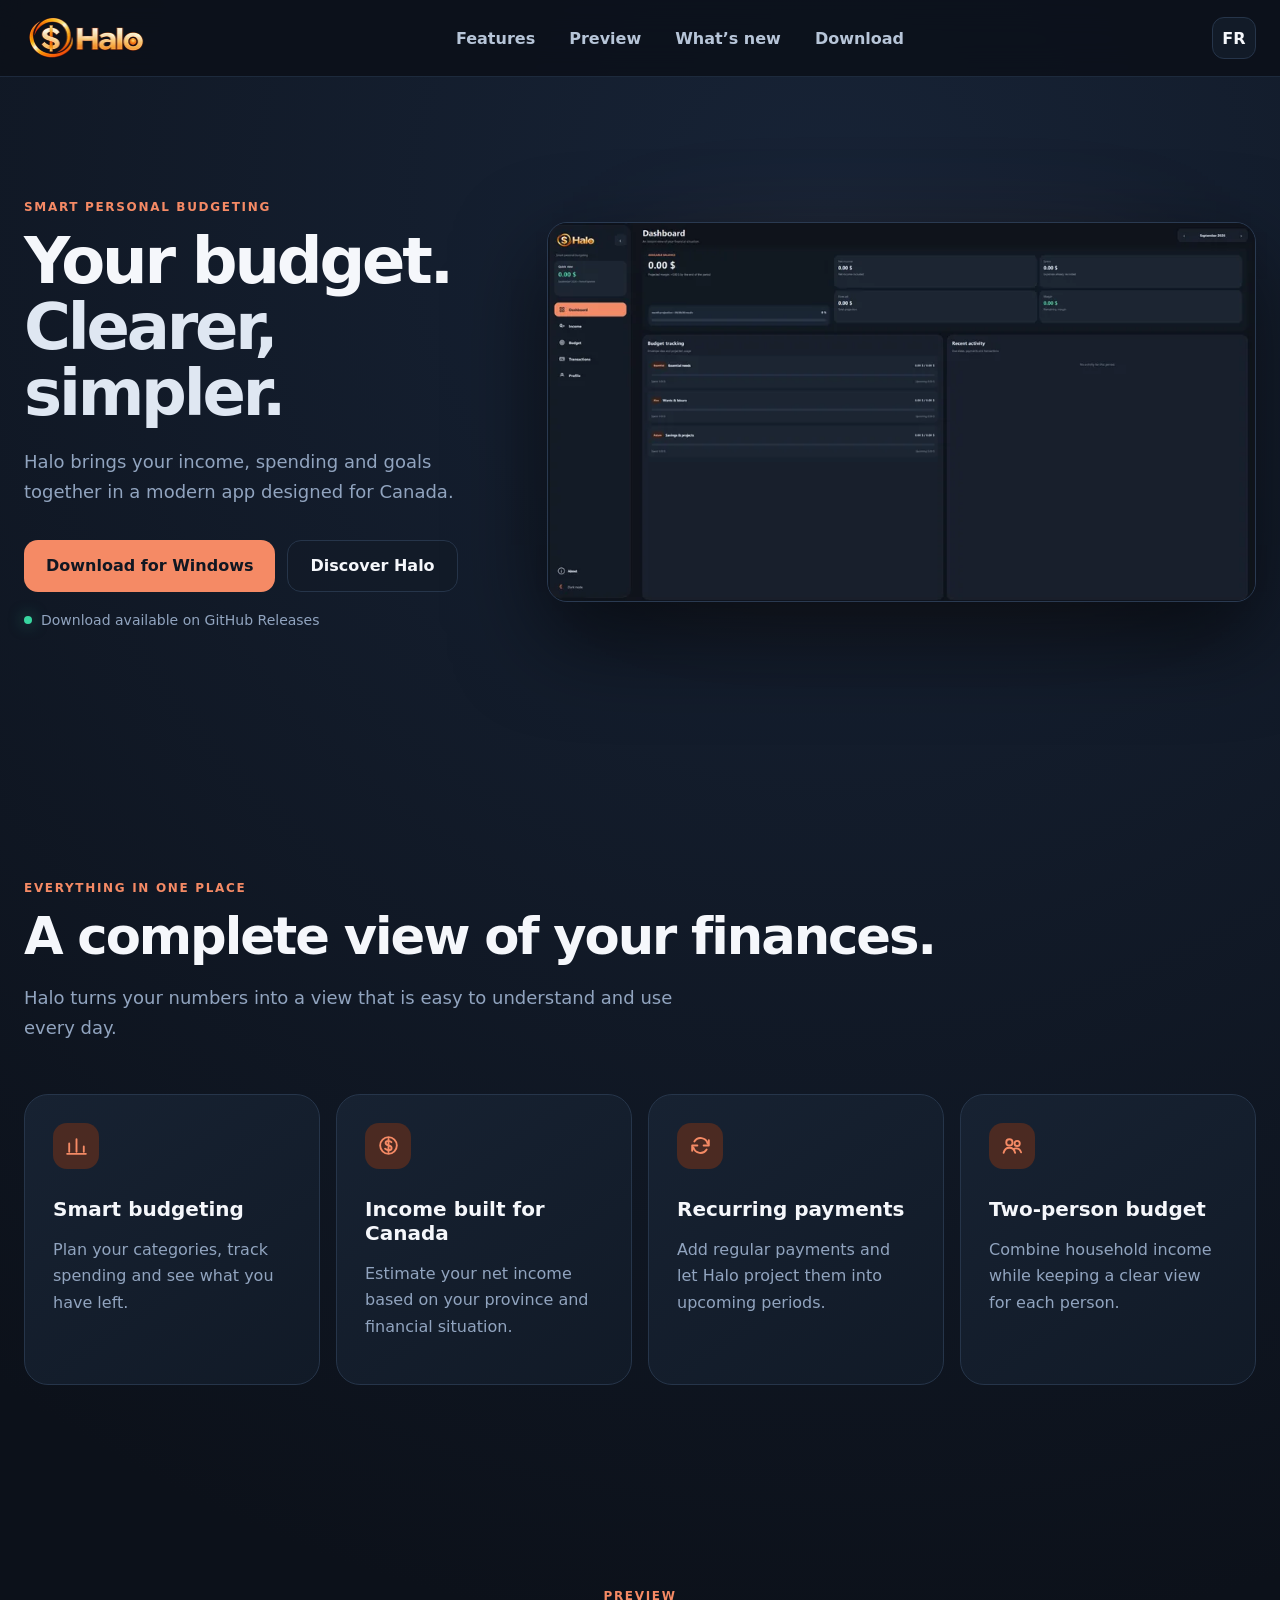
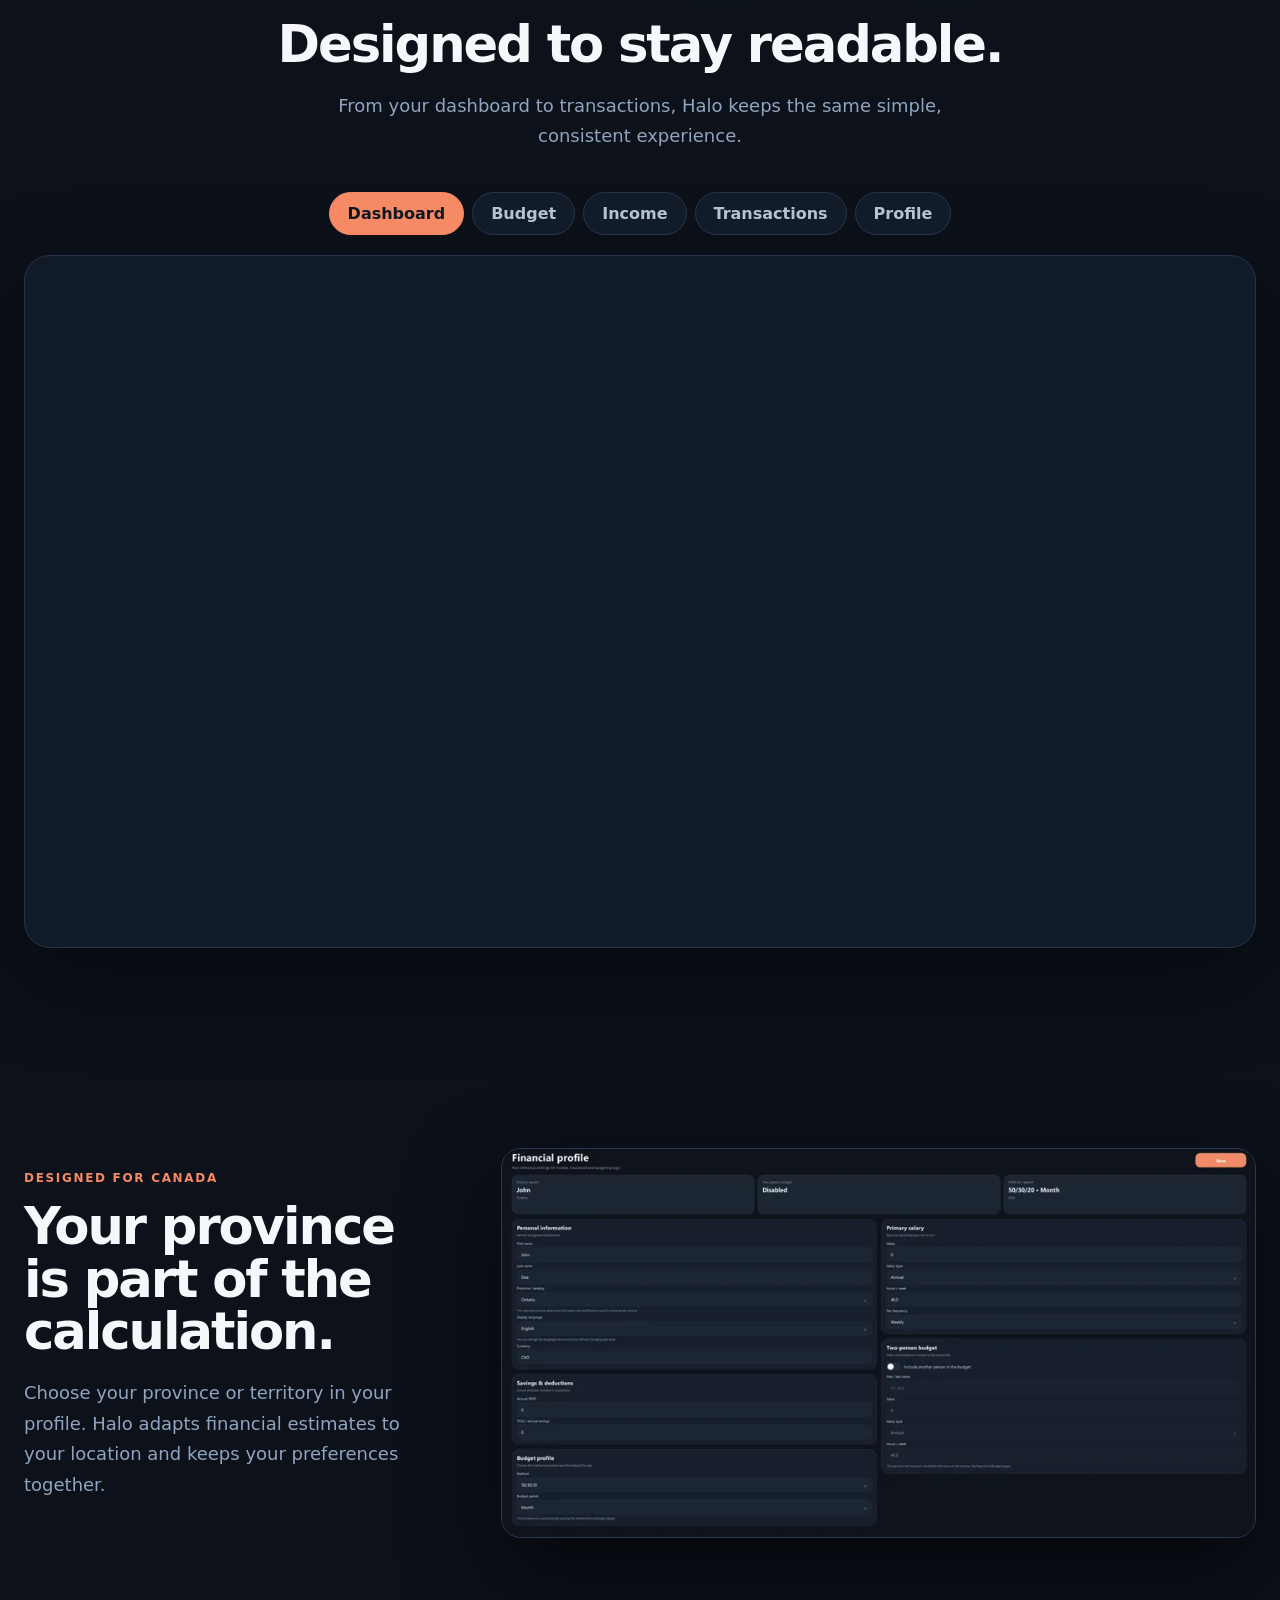
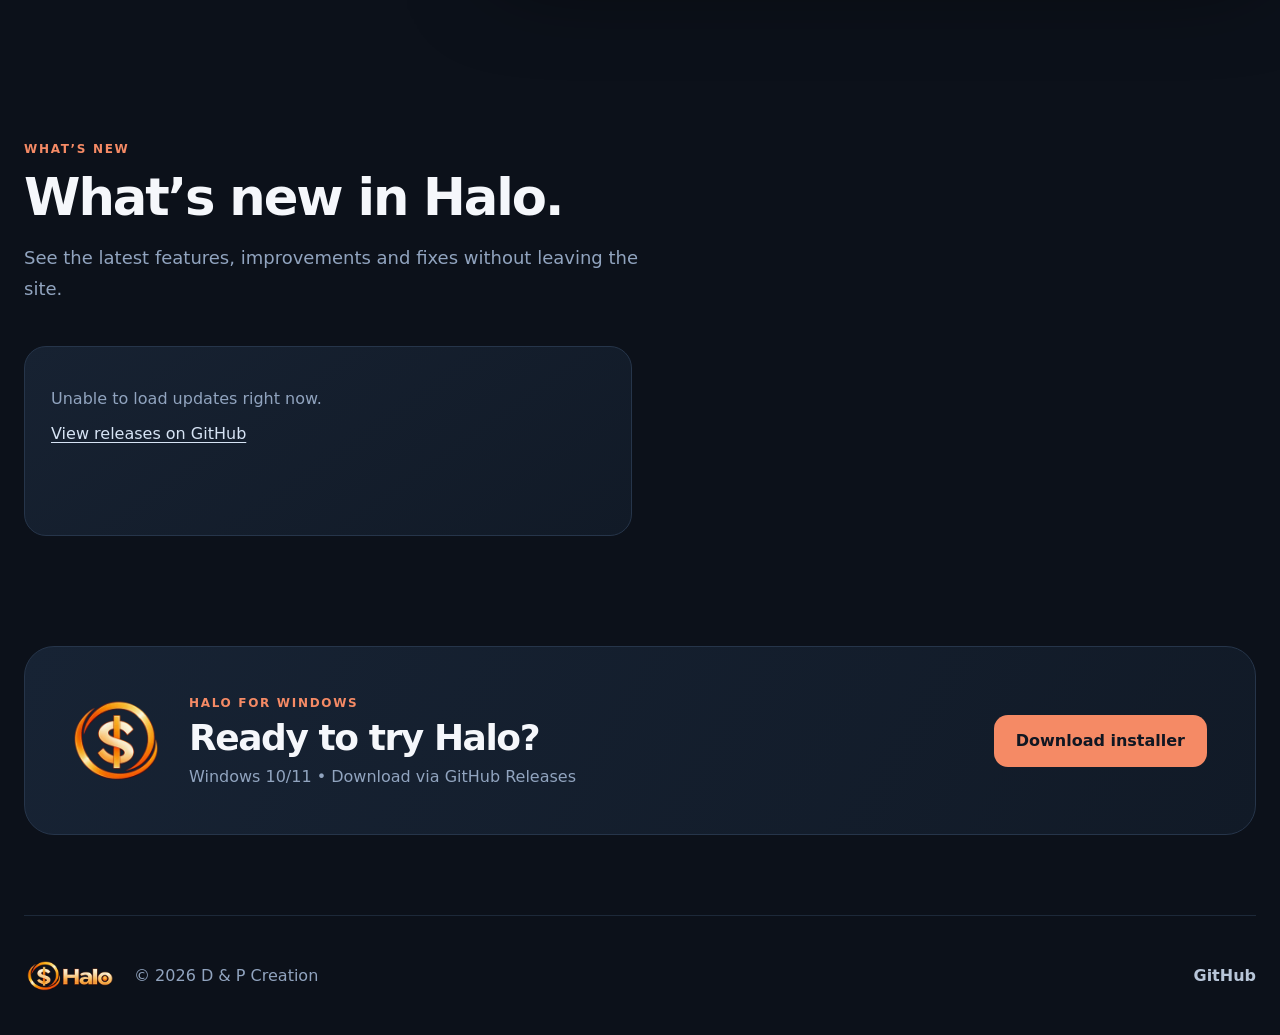
==== commit d313fe85: "Add files via upload" ====
--- a/index.html
+++ b/index.html
@@ -49,8 +49,19 @@
     })();
   </script>
 
-  <link rel="stylesheet" href="style.css?v=4">
-  <script src="script.js?v=4" defer></script>
+
+  <script>
+    function haloImageFallback(image, fallbackSrc) {
+      if (!image || !fallbackSrc) return;
+      image.onerror = null;
+      image.removeAttribute('srcset');
+      image.removeAttribute('sizes');
+      image.src = fallbackSrc;
+    }
+  </script>
+
+  <link rel="stylesheet" href="style.css?v=5">
+  <script src="script.js?v=5" defer></script>
 
   <script type="application/ld+json">
   {
@@ -79,20 +90,18 @@
   <header class="site-header">
     <div class="nav shell">
       <a class="brand" href="#top" aria-label="Halo">
-        <img src="assets/halo-wordmark-250.webp" width="250" height="83" alt="Halo">
+        <img src="assets/halo-wordmark-250.webp" width="250" height="83" alt="Halo" onerror="haloImageFallback(this, 'assets/halo-wordmark.png')">
       </a>
 
       <nav id="siteNav" class="site-nav" aria-label="Navigation principale">
         <a data-i18n="navFeatures" href="#features">Fonctionnalités</a>
         <a data-i18n="navPreview" href="#preview">Aperçu</a>
         <a data-i18n="navUpdates" href="#updates">Nouveautés</a>
-        <a id="desktopDownload" data-download-link data-i18n="navDownload"
-           href="https://github.com/D-P-Creation/Halo-Releases/releases/latest">Télécharger</a>
+        <a id="desktopDownload" data-i18n="navDownload" href="#hero-download">Télécharger</a>
       </nav>
 
       <div class="nav-actions">
-        <a id="mobileDownload" class="nav-download" data-download-link data-i18n="navDownload"
-           href="https://github.com/D-P-Creation/Halo-Releases/releases/latest">Télécharger</a>
+        <a id="mobileDownload" class="nav-download" data-i18n="navDownload" href="#hero-download">Télécharger</a>
         <button id="language" class="language" type="button" aria-label="Passer en anglais">EN</button>
         <button id="menuToggle" class="menu-toggle" type="button" aria-controls="siteNav" aria-expanded="false" aria-label="Ouvrir le menu">
           <svg viewBox="0 0 24 24" width="22" height="22" aria-hidden="true" focusable="false">
@@ -134,7 +143,8 @@
           fetchpriority="high"
           decoding="async"
           alt="Tableau de bord Halo"
-          data-i18n-alt="heroImageAlt">
+          data-i18n-alt="heroImageAlt"
+          onerror="haloImageFallback(this, 'assets/dashboard.png')">
       </div>
     </section>
 
@@ -205,7 +215,8 @@
           height="900"
           loading="lazy"
           decoding="async"
-          alt="Aperçu du tableau de bord Halo">
+          alt="Aperçu du tableau de bord Halo"
+          onerror="haloImageFallback(this, 'assets/dashboard.png')">
       </div>
     </section>
 
@@ -226,7 +237,8 @@
         loading="lazy"
         decoding="async"
         alt="Profil financier Halo"
-        data-i18n-alt="profileImageAlt">
+        data-i18n-alt="profileImageAlt"
+        onerror="haloImageFallback(this, 'assets/profile.png')">
     </section>
 
     <section id="updates" class="section shell updates-section">
@@ -245,7 +257,7 @@
     </section>
 
     <section id="download" class="section shell download-card">
-      <img src="assets/halo-icon-192.webp" width="192" height="192" alt="" class="download-logo" loading="lazy" decoding="async">
+      <img src="assets/halo-icon-192.webp" width="192" height="192" alt="" class="download-logo" loading="lazy" decoding="async" onerror="haloImageFallback(this, 'assets/halo-icon.png')">
 
       <div class="download-copy">
         <span class="eyebrow" data-i18n="downloadEyebrow">HALO POUR WINDOWS</span>
@@ -256,14 +268,13 @@
       <div class="download-actions">
         <a id="finalDownload" class="button primary" data-download-link data-i18n="downloadInstaller"
            href="https://github.com/D-P-Creation/Halo-Releases/releases/latest">Télécharger l'installateur</a>
-        <a class="release-link" href="#updates" data-i18n="releaseNotes">Voir les nouveautés</a>
       </div>
     </section>
   </main>
 
   <footer class="footer shell">
     <div class="footer-brand">
-      <img src="assets/halo-wordmark-250.webp" width="250" height="83" alt="Halo" loading="lazy" decoding="async">
+      <img src="assets/halo-wordmark-250.webp" width="250" height="83" alt="Halo" loading="lazy" decoding="async" onerror="haloImageFallback(this, 'assets/halo-wordmark.png')">
       <span>© <span id="currentYear">2026</span> D &amp; P Creation</span>
     </div>
     <a href="https://github.com/D-P-Creation/Halo-Releases" target="_blank" rel="noopener">GitHub</a>
--- a/style.css
+++ b/style.css
@@ -59,6 +59,12 @@
 section[id],
 #hero-download {
   scroll-margin-top: calc(var(--header-height) + 24px);
+}
+
+/* The preview link intentionally lands a little lower so the preview heading
+   and tabs feel centered beneath the sticky header. */
+#preview {
+  scroll-margin-top: calc(var(--header-height) + 110px);
 }
 
 .skip-link {
@@ -640,6 +646,10 @@
 @media (max-width: 900px) {
   :root {
     --header-height: 68px;
+  }
+
+  #preview {
+    scroll-margin-top: calc(var(--header-height) + 56px);
   }
 
   .site-header {
@@ -745,6 +755,10 @@
 }
 
 @media (max-width: 600px) {
+  #preview {
+    scroll-margin-top: calc(var(--header-height) + 36px);
+  }
+
   .shell,
   .site-header .shell {
     width: min(100% - 28px, 1440px);
@@ -861,3 +875,4 @@
     transform: none;
   }
 }
+
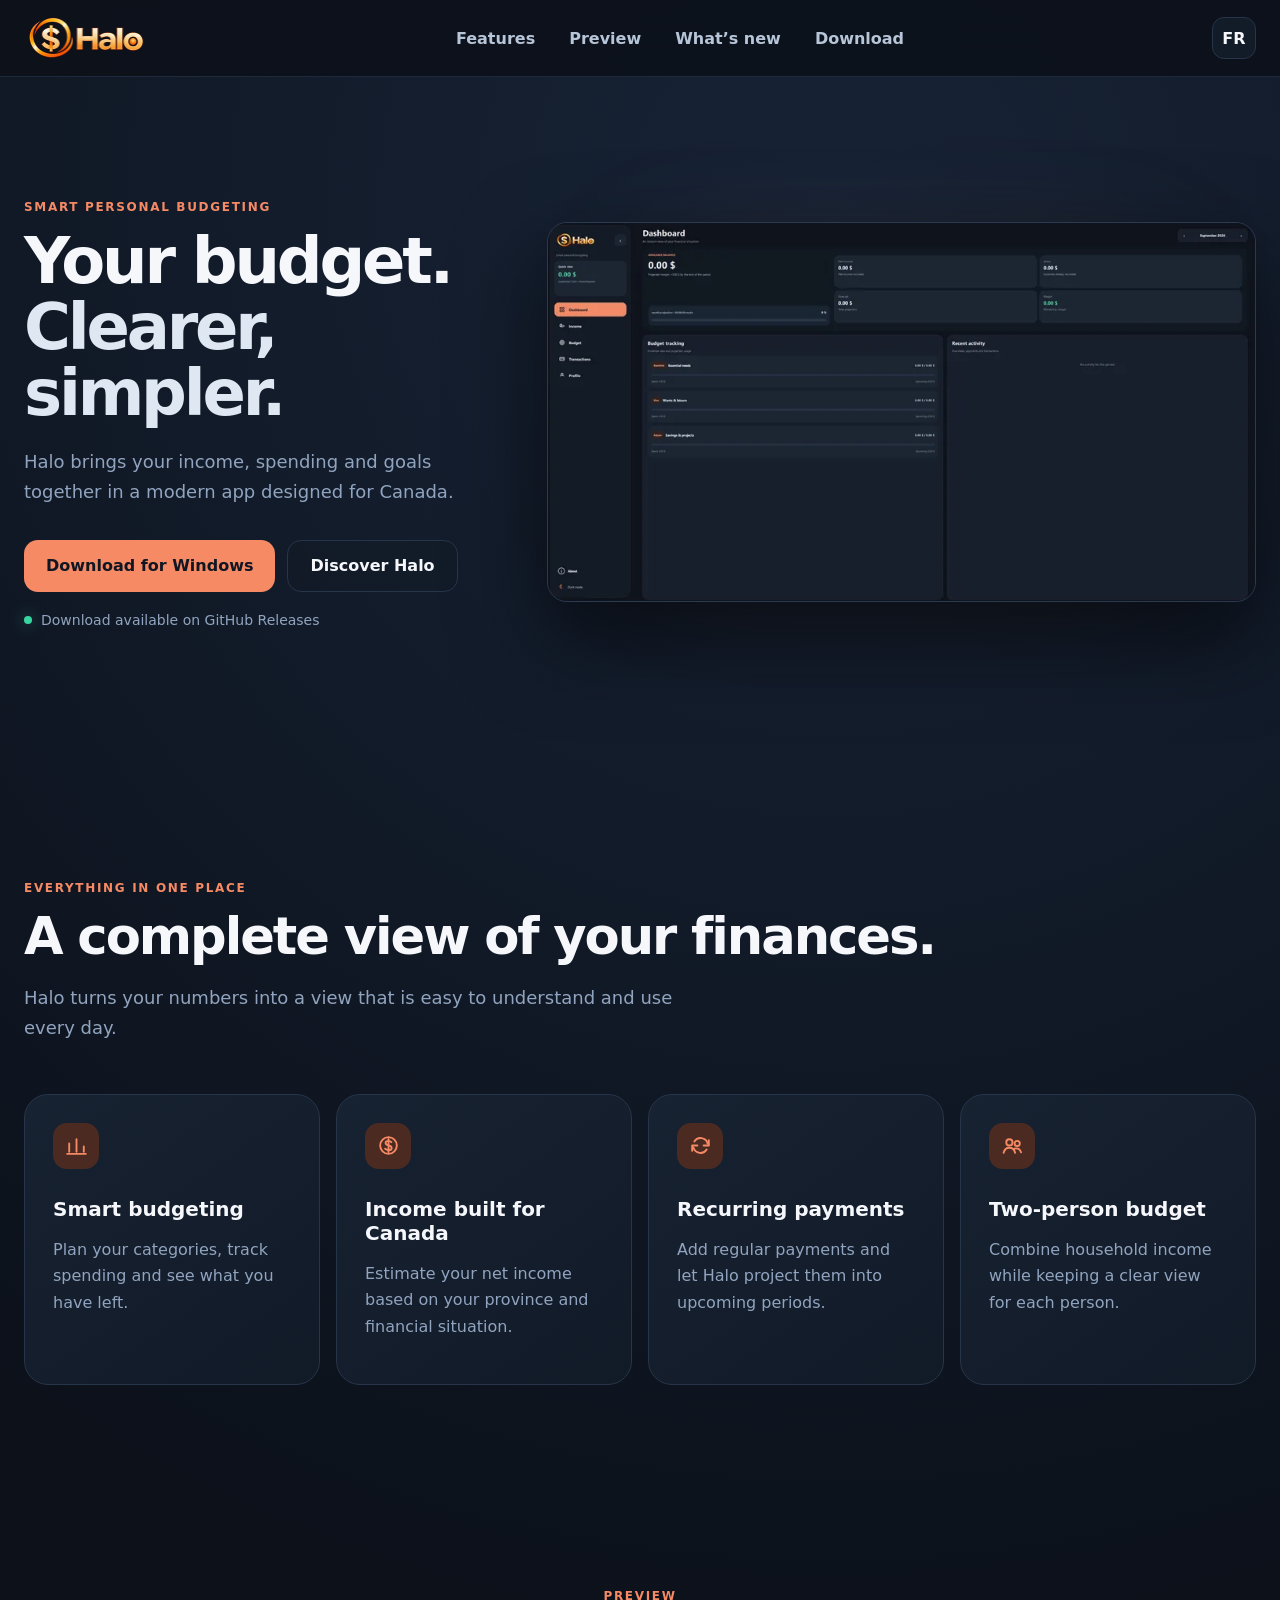
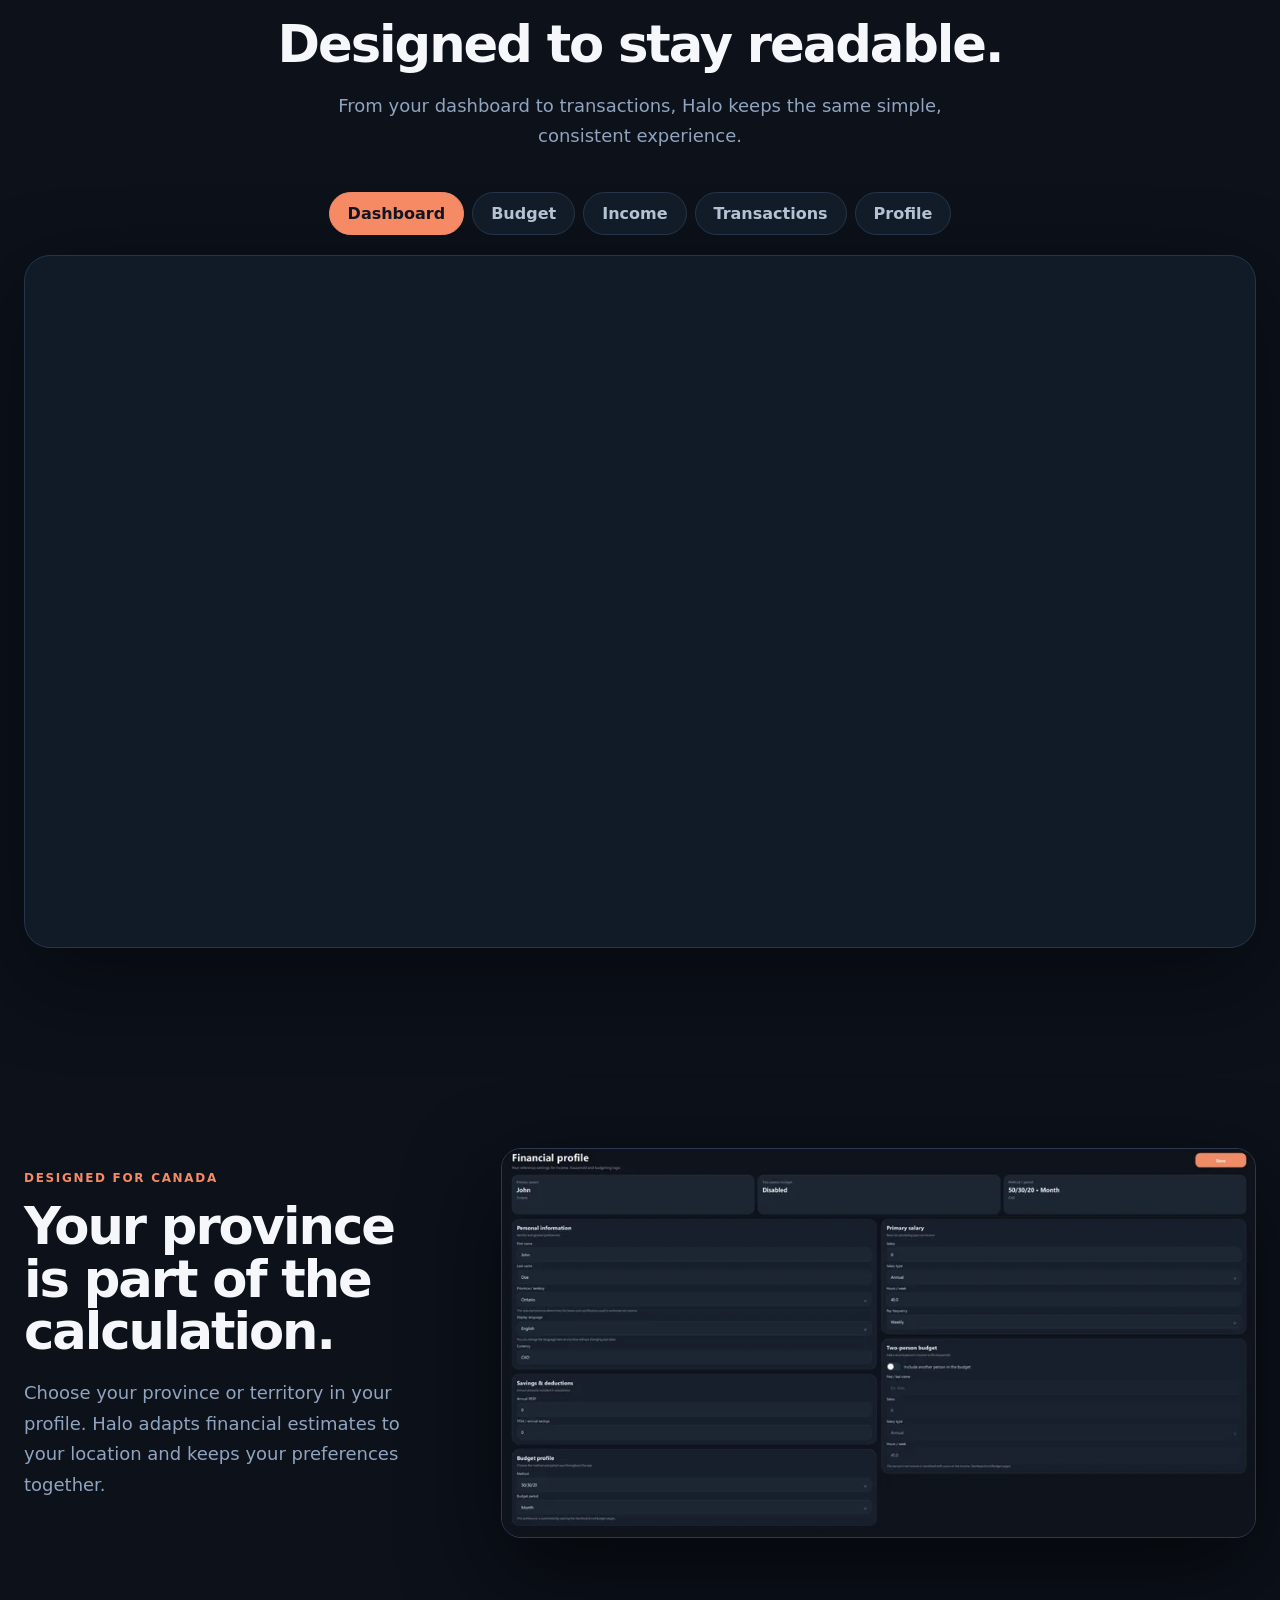
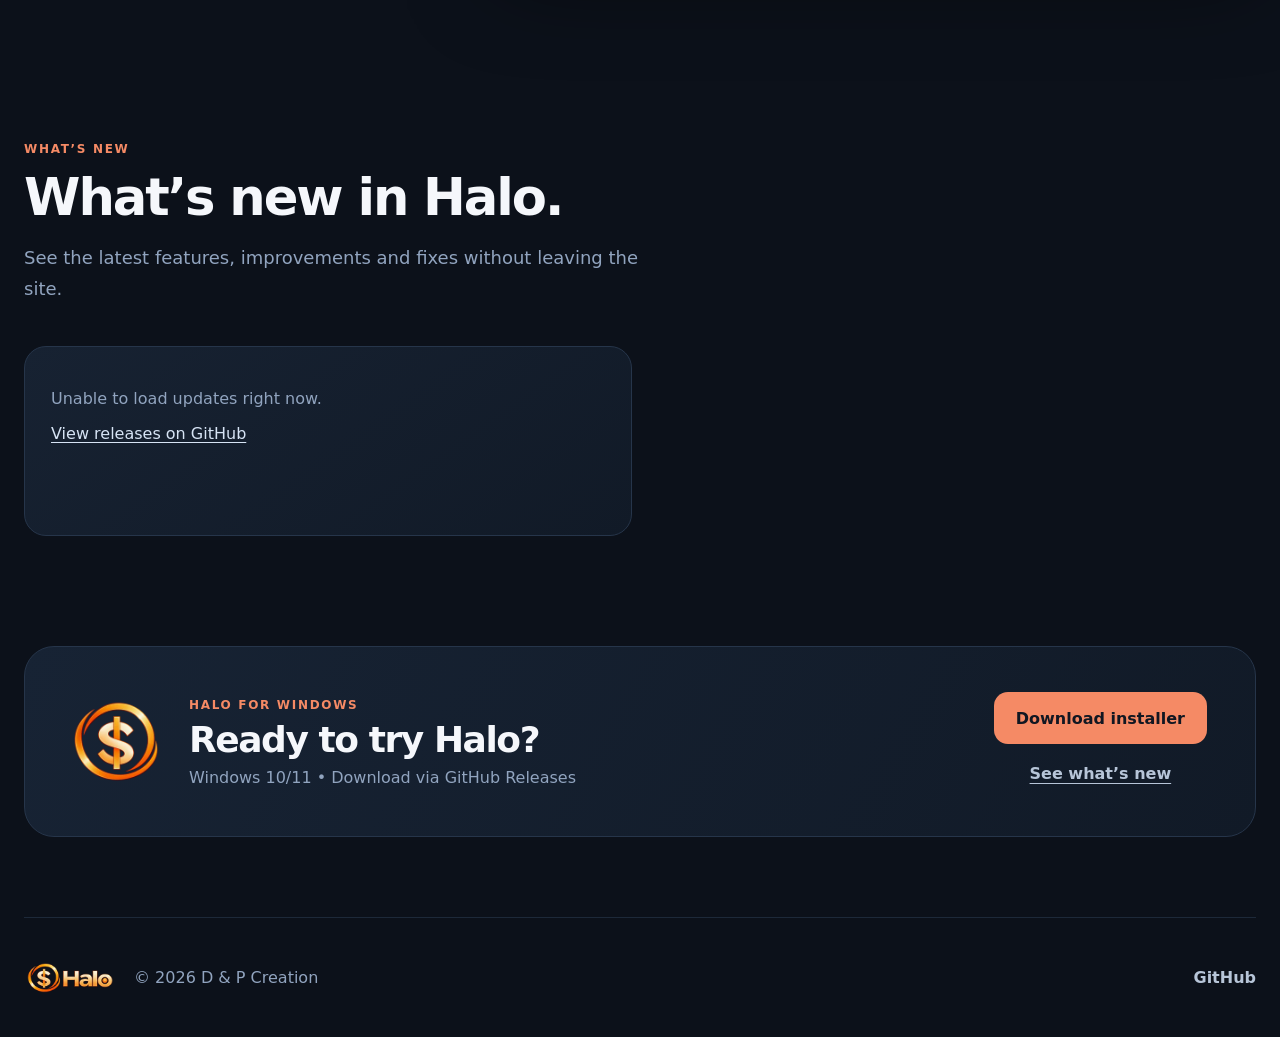
==== commit 669e4512: "Add files via upload" ====
--- a/index.html
+++ b/index.html
@@ -49,19 +49,8 @@
     })();
   </script>
 
-
-  <script>
-    function haloImageFallback(image, fallbackSrc) {
-      if (!image || !fallbackSrc) return;
-      image.onerror = null;
-      image.removeAttribute('srcset');
-      image.removeAttribute('sizes');
-      image.src = fallbackSrc;
-    }
-  </script>
-
-  <link rel="stylesheet" href="style.css?v=5">
-  <script src="script.js?v=5" defer></script>
+  <link rel="stylesheet" href="style.css?v=4">
+  <script src="script.js?v=4" defer></script>
 
   <script type="application/ld+json">
   {
@@ -90,18 +79,18 @@
   <header class="site-header">
     <div class="nav shell">
       <a class="brand" href="#top" aria-label="Halo">
-        <img src="assets/halo-wordmark-250.webp" width="250" height="83" alt="Halo" onerror="haloImageFallback(this, 'assets/halo-wordmark.png')">
+        <img src="assets/halo-wordmark-250.webp" width="250" height="83" alt="Halo">
       </a>
 
       <nav id="siteNav" class="site-nav" aria-label="Navigation principale">
         <a data-i18n="navFeatures" href="#features">Fonctionnalités</a>
         <a data-i18n="navPreview" href="#preview">Aperçu</a>
         <a data-i18n="navUpdates" href="#updates">Nouveautés</a>
-        <a id="desktopDownload" data-i18n="navDownload" href="#hero-download">Télécharger</a>
+        <a id="desktopDownload" data-i18n="navDownload" href="#top">Télécharger</a>
       </nav>
 
       <div class="nav-actions">
-        <a id="mobileDownload" class="nav-download" data-i18n="navDownload" href="#hero-download">Télécharger</a>
+        <a id="mobileDownload" class="nav-download" data-i18n="navDownload" href="#top">Télécharger</a>
         <button id="language" class="language" type="button" aria-label="Passer en anglais">EN</button>
         <button id="menuToggle" class="menu-toggle" type="button" aria-controls="siteNav" aria-expanded="false" aria-label="Ouvrir le menu">
           <svg viewBox="0 0 24 24" width="22" height="22" aria-hidden="true" focusable="false">
@@ -143,8 +132,7 @@
           fetchpriority="high"
           decoding="async"
           alt="Tableau de bord Halo"
-          data-i18n-alt="heroImageAlt"
-          onerror="haloImageFallback(this, 'assets/dashboard.png')">
+          data-i18n-alt="heroImageAlt">
       </div>
     </section>
 
@@ -215,8 +203,7 @@
           height="900"
           loading="lazy"
           decoding="async"
-          alt="Aperçu du tableau de bord Halo"
-          onerror="haloImageFallback(this, 'assets/dashboard.png')">
+          alt="Aperçu du tableau de bord Halo">
       </div>
     </section>
 
@@ -237,8 +224,7 @@
         loading="lazy"
         decoding="async"
         alt="Profil financier Halo"
-        data-i18n-alt="profileImageAlt"
-        onerror="haloImageFallback(this, 'assets/profile.png')">
+        data-i18n-alt="profileImageAlt">
     </section>
 
     <section id="updates" class="section shell updates-section">
@@ -257,7 +243,7 @@
     </section>
 
     <section id="download" class="section shell download-card">
-      <img src="assets/halo-icon-192.webp" width="192" height="192" alt="" class="download-logo" loading="lazy" decoding="async" onerror="haloImageFallback(this, 'assets/halo-icon.png')">
+      <img src="assets/halo-icon-192.webp" width="192" height="192" alt="" class="download-logo" loading="lazy" decoding="async">
 
       <div class="download-copy">
         <span class="eyebrow" data-i18n="downloadEyebrow">HALO POUR WINDOWS</span>
@@ -268,13 +254,14 @@
       <div class="download-actions">
         <a id="finalDownload" class="button primary" data-download-link data-i18n="downloadInstaller"
            href="https://github.com/D-P-Creation/Halo-Releases/releases/latest">Télécharger l'installateur</a>
+        <a class="release-link" href="#updates" data-i18n="releaseNotes">Voir les nouveautés</a>
       </div>
     </section>
   </main>
 
   <footer class="footer shell">
     <div class="footer-brand">
-      <img src="assets/halo-wordmark-250.webp" width="250" height="83" alt="Halo" loading="lazy" decoding="async" onerror="haloImageFallback(this, 'assets/halo-wordmark.png')">
+      <img src="assets/halo-wordmark-250.webp" width="250" height="83" alt="Halo" loading="lazy" decoding="async">
       <span>© <span id="currentYear">2026</span> D &amp; P Creation</span>
     </div>
     <a href="https://github.com/D-P-Creation/Halo-Releases" target="_blank" rel="noopener">GitHub</a>
--- a/style.css
+++ b/style.css
@@ -61,10 +61,9 @@
   scroll-margin-top: calc(var(--header-height) + 24px);
 }
 
-/* The preview link intentionally lands a little lower so the preview heading
-   and tabs feel centered beneath the sticky header. */
+/* Navigation: position the preview comfortably below the sticky header. */
 #preview {
-  scroll-margin-top: calc(var(--header-height) + 110px);
+  scroll-margin-top: calc(var(--header-height) + 100px);
 }
 
 .skip-link {
@@ -646,10 +645,6 @@
 @media (max-width: 900px) {
   :root {
     --header-height: 68px;
-  }
-
-  #preview {
-    scroll-margin-top: calc(var(--header-height) + 56px);
   }
 
   .site-header {
@@ -755,10 +750,6 @@
 }
 
 @media (max-width: 600px) {
-  #preview {
-    scroll-margin-top: calc(var(--header-height) + 36px);
-  }
-
   .shell,
   .site-header .shell {
     width: min(100% - 28px, 1440px);
@@ -875,4 +866,3 @@
     transform: none;
   }
 }
-
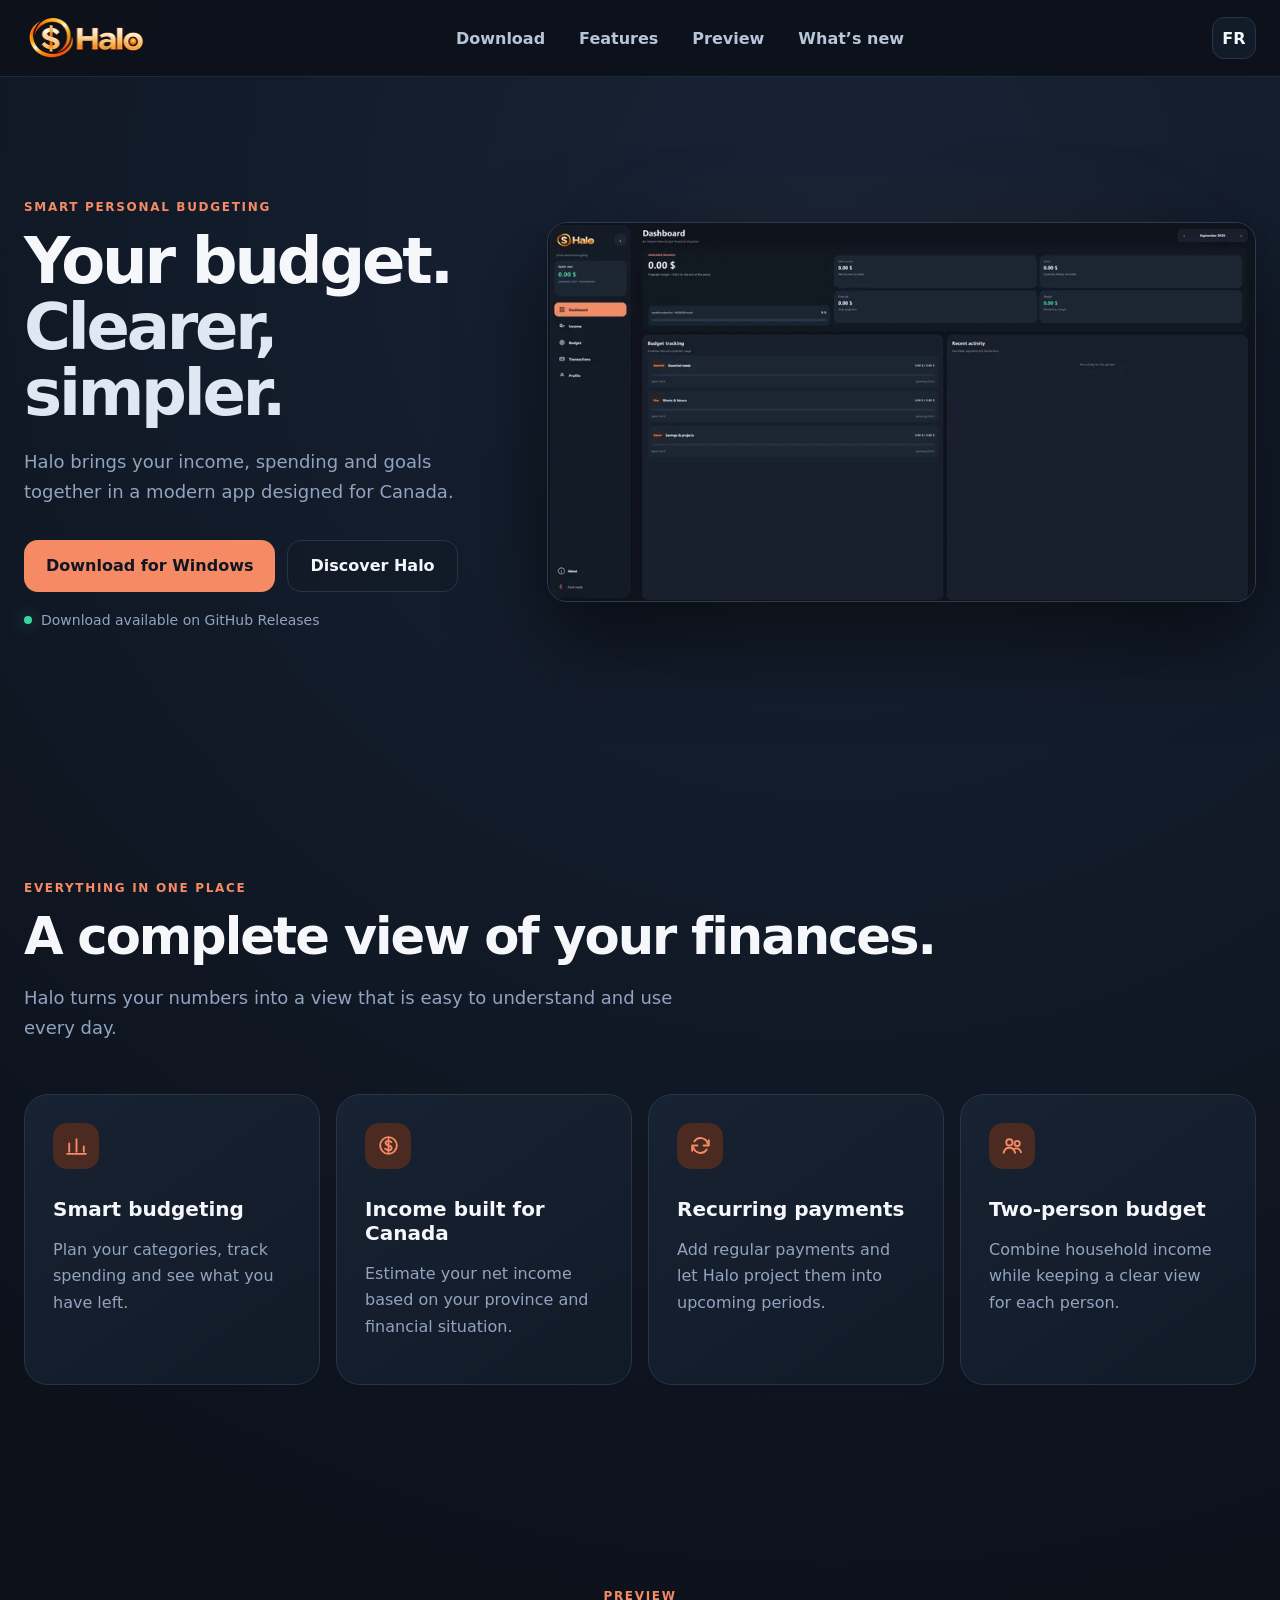
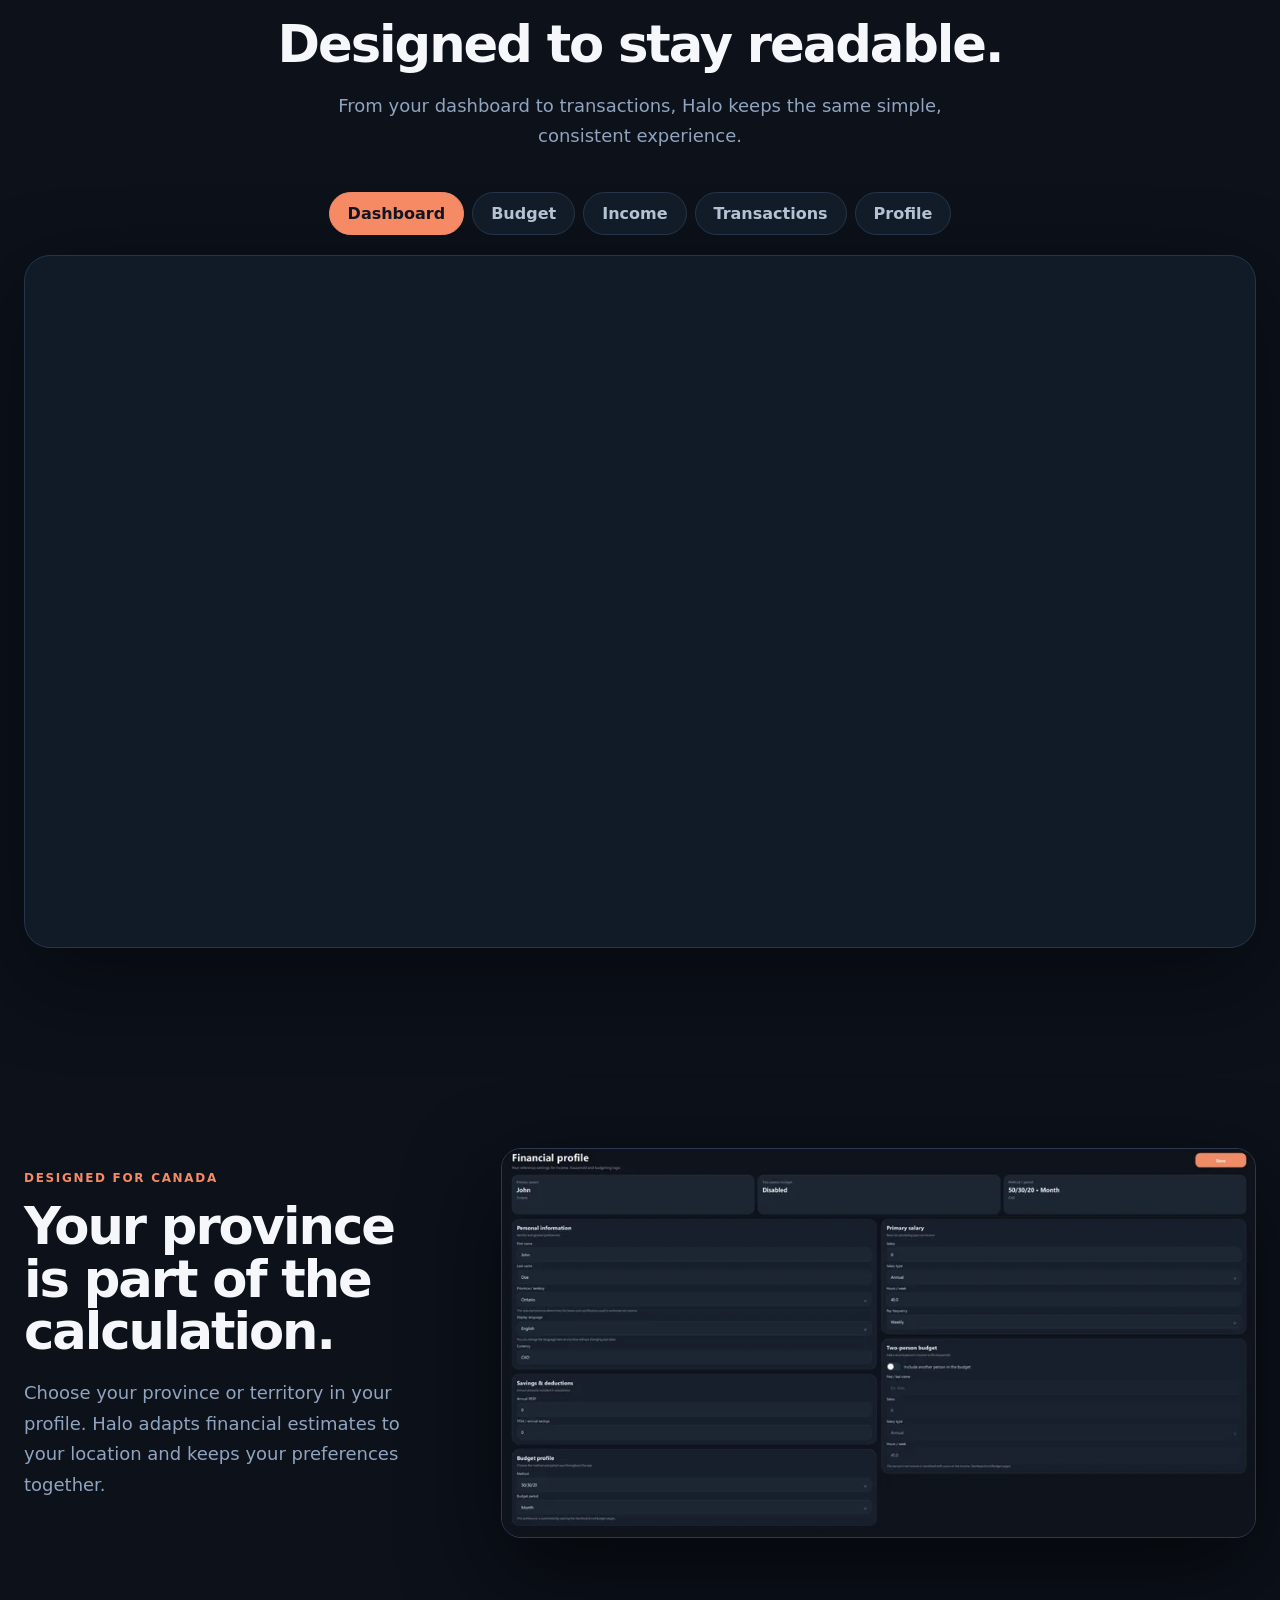
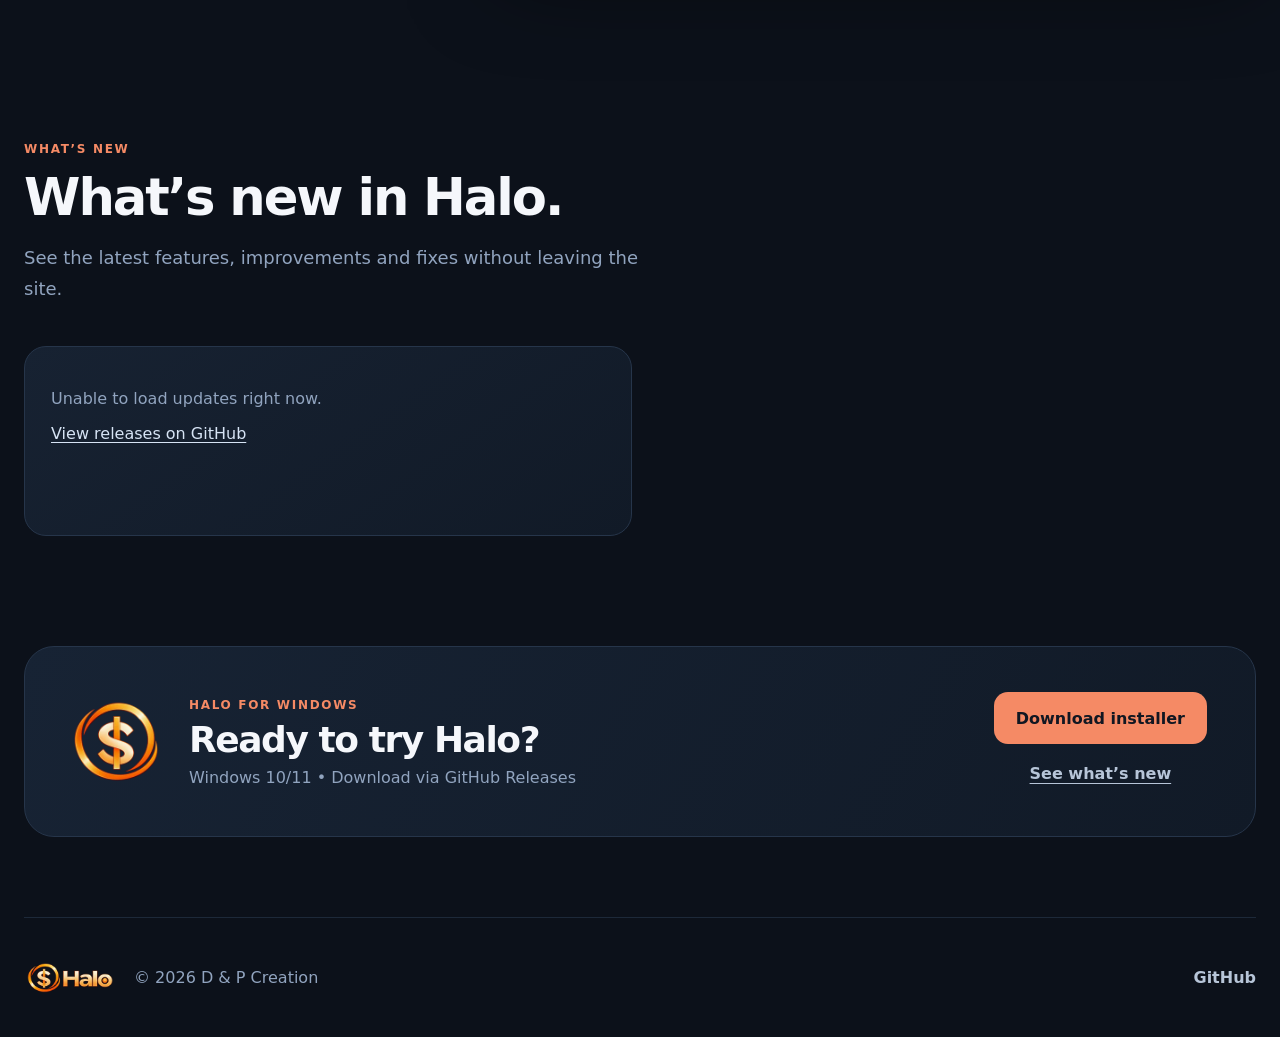
==== commit 2db6bc50: "Add files via upload" ====
--- a/index.html
+++ b/index.html
@@ -83,10 +83,10 @@
       </a>
 
       <nav id="siteNav" class="site-nav" aria-label="Navigation principale">
+        <a id="desktopDownload" data-i18n="navDownload" href="#top">Télécharger</a>
         <a data-i18n="navFeatures" href="#features">Fonctionnalités</a>
         <a data-i18n="navPreview" href="#preview">Aperçu</a>
         <a data-i18n="navUpdates" href="#updates">Nouveautés</a>
-        <a id="desktopDownload" data-i18n="navDownload" href="#top">Télécharger</a>
       </nav>
 
       <div class="nav-actions">
--- a/style.css
+++ b/style.css
@@ -63,7 +63,7 @@
 
 /* Navigation: position the preview comfortably below the sticky header. */
 #preview {
-  scroll-margin-top: calc(var(--header-height) + 100px);
+  scroll-margin-top: 0;
 }
 
 .skip-link {
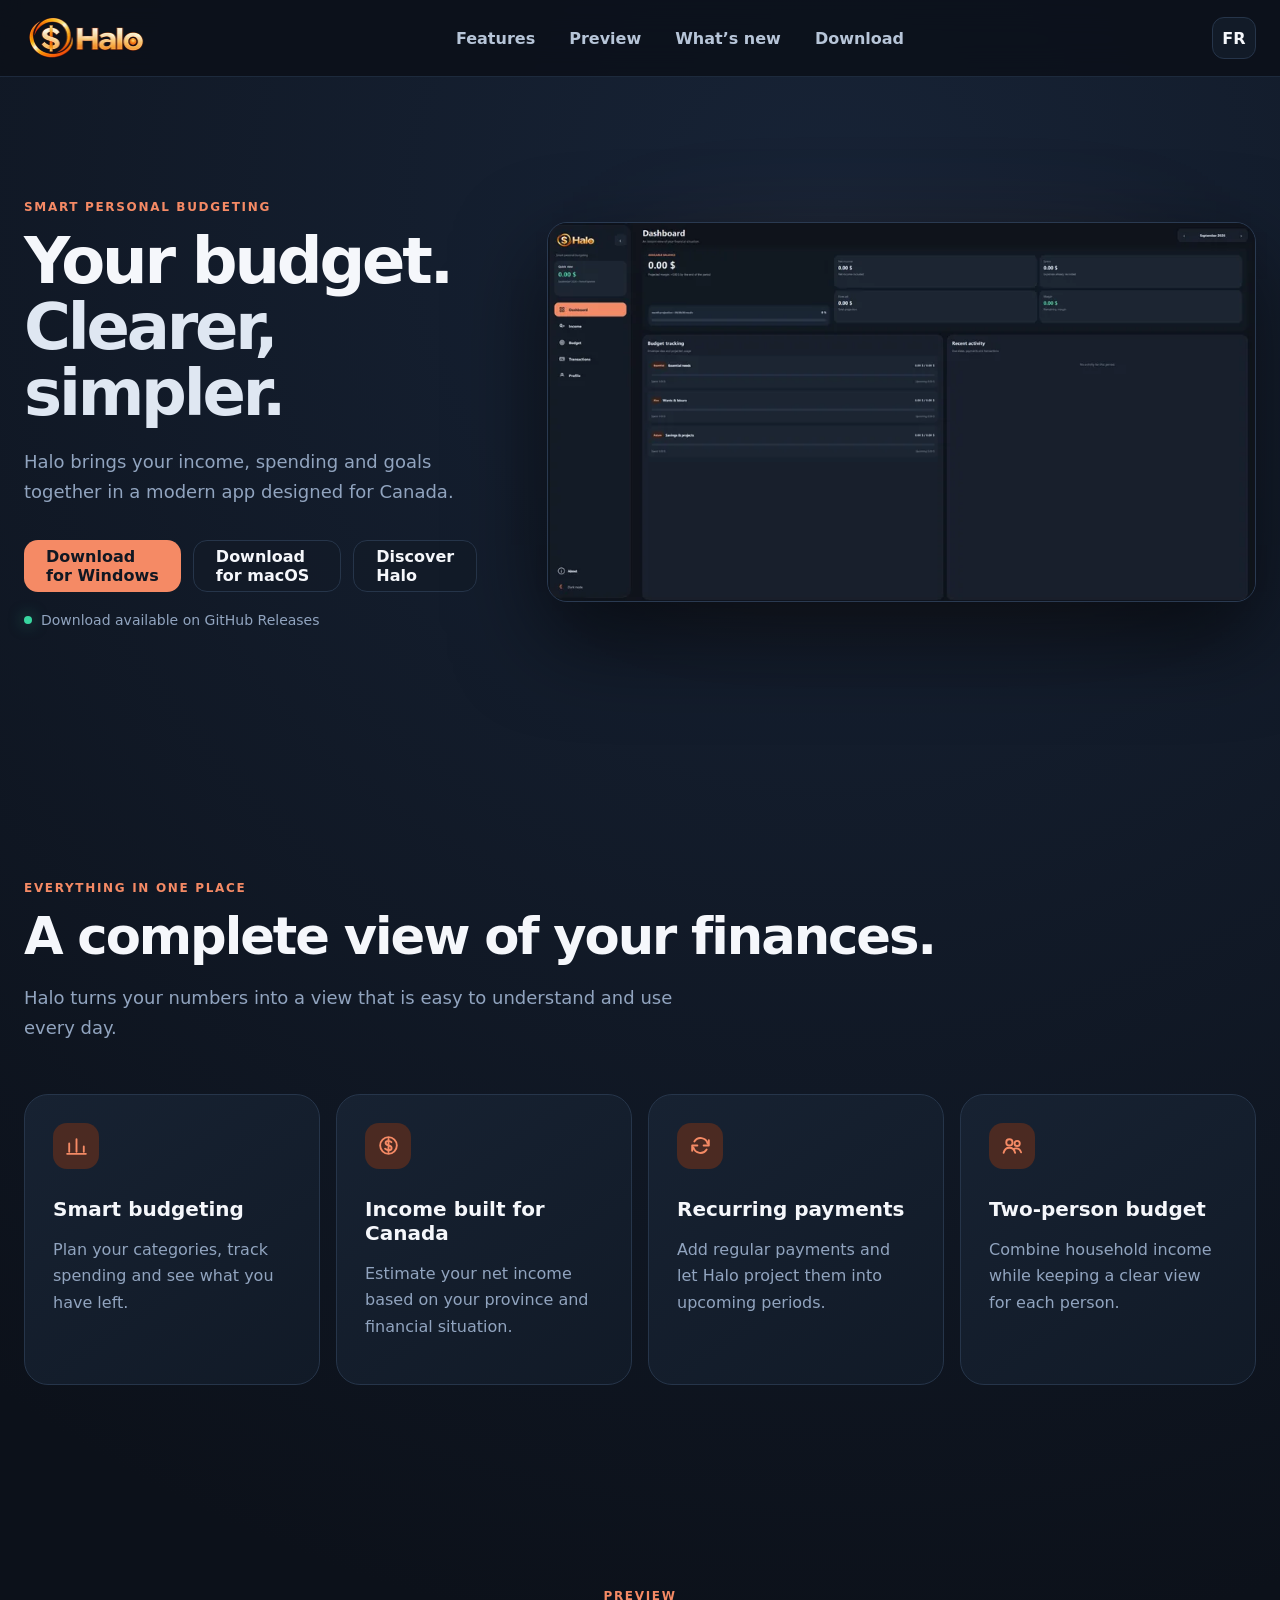
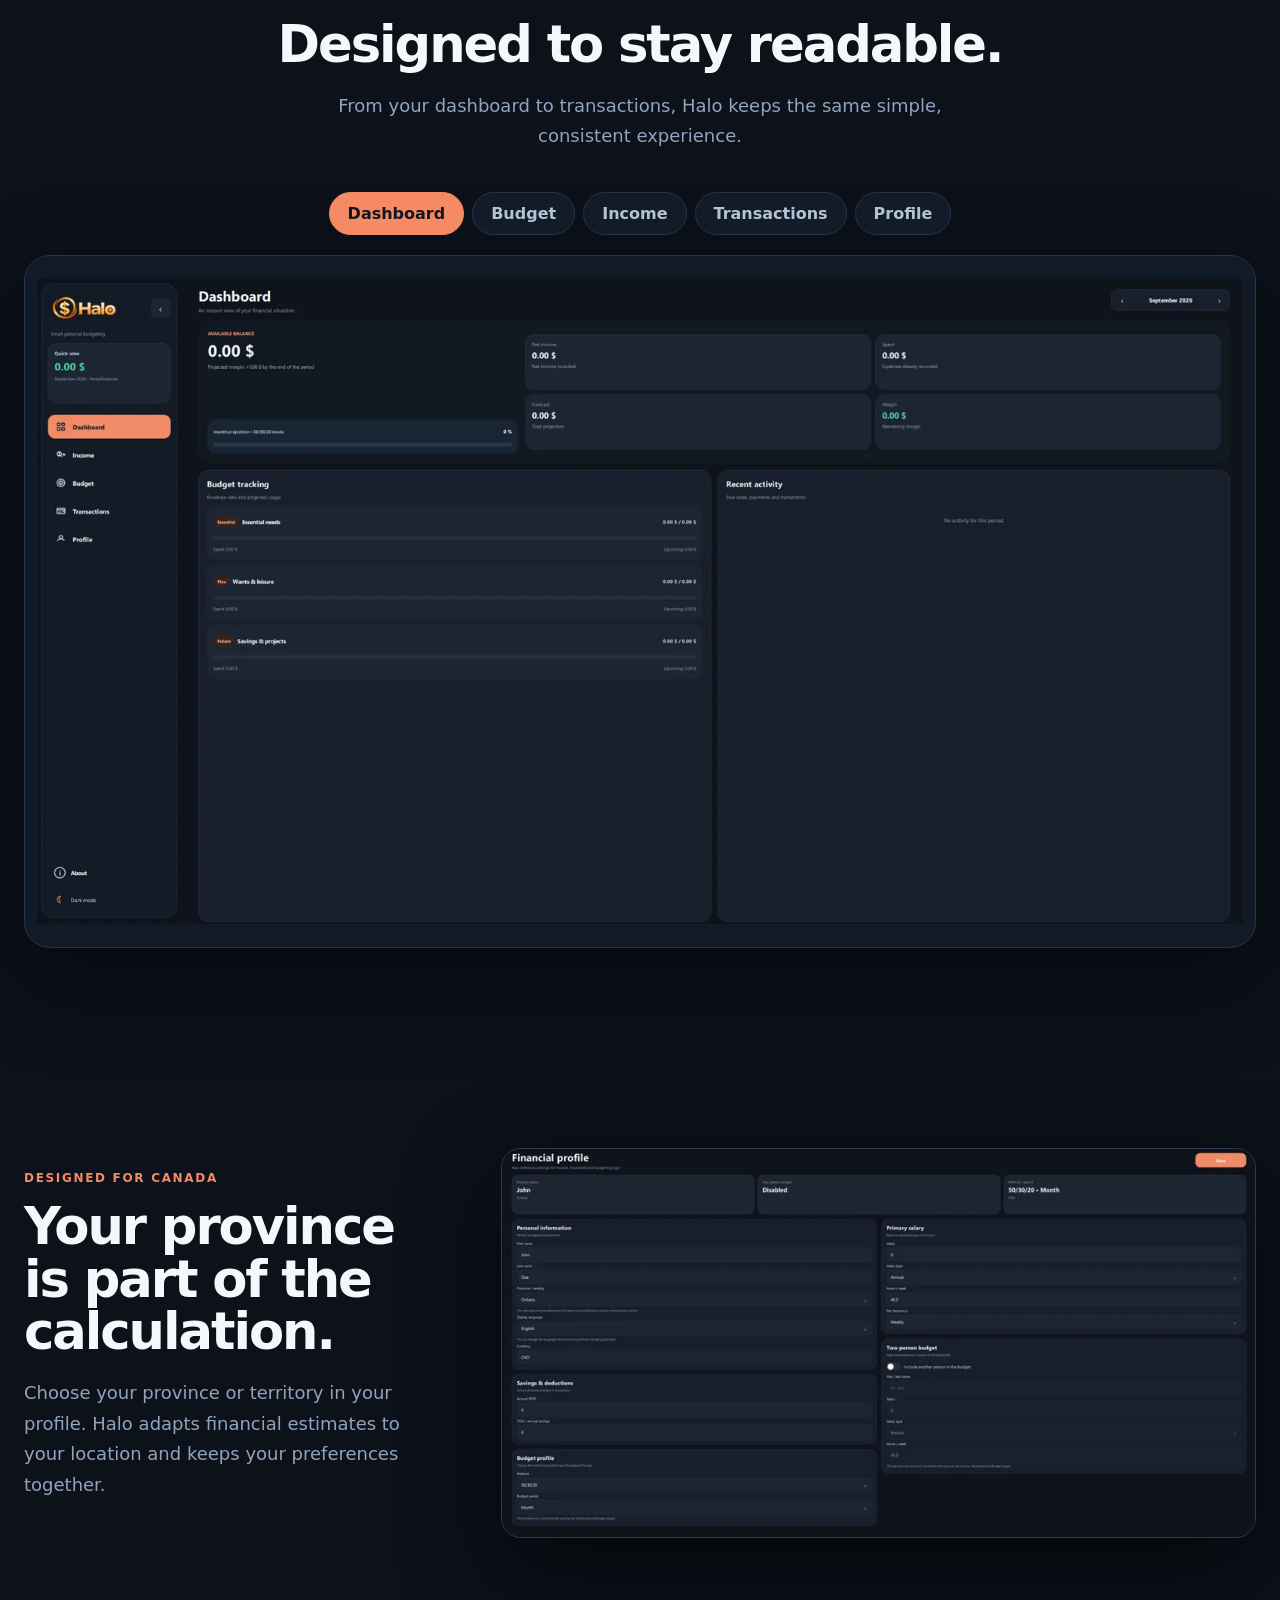
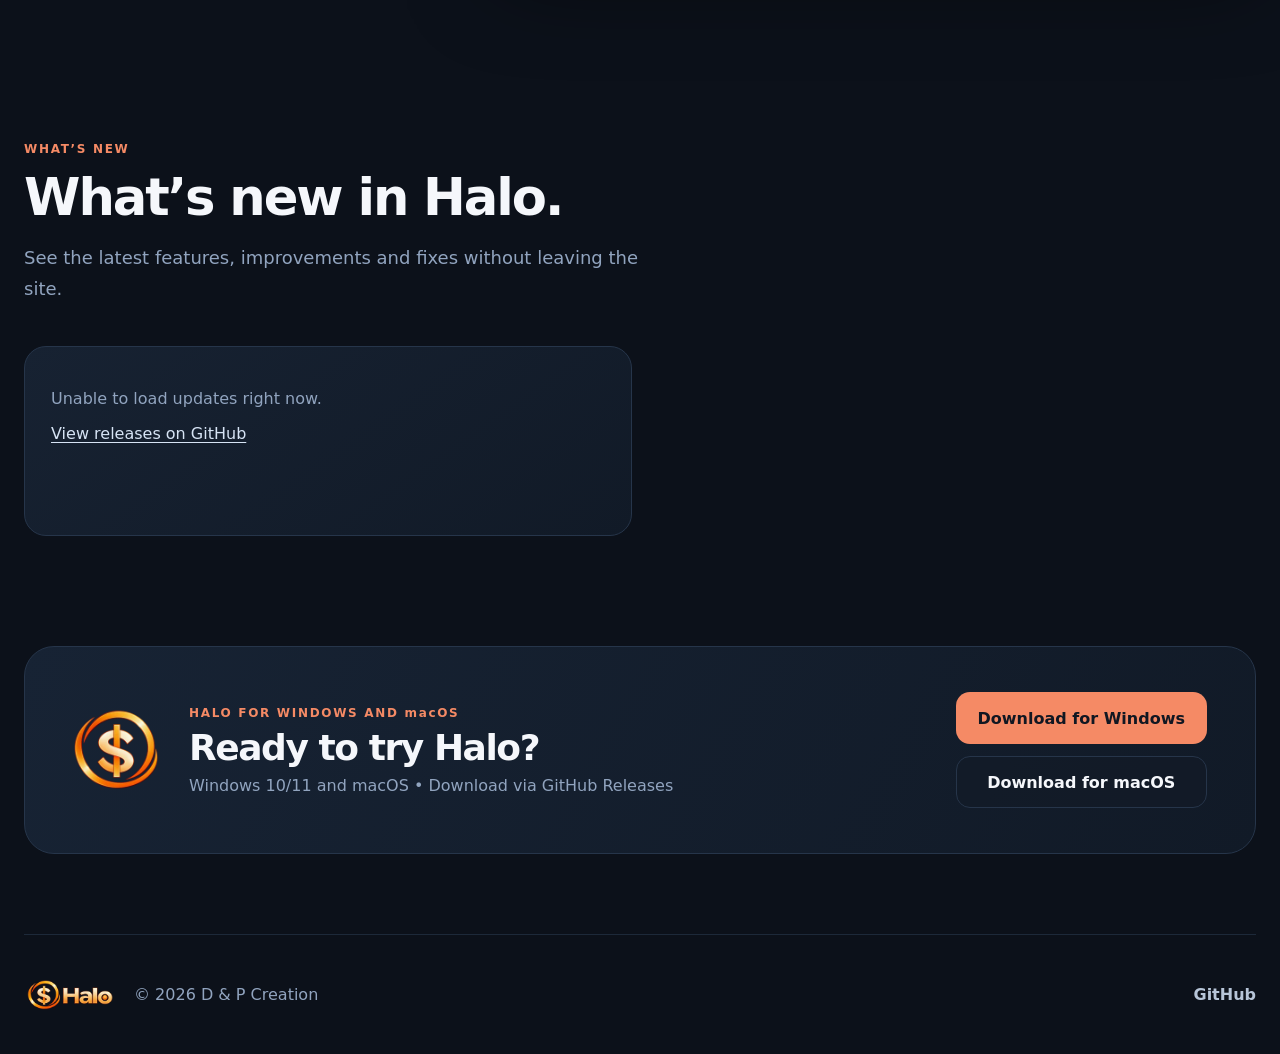
==== commit 7edce84d: "Add files via upload" ====
--- a/index.html
+++ b/index.html
@@ -49,8 +49,8 @@
     })();
   </script>
 
-  <link rel="stylesheet" href="style.css?v=4">
-  <script src="script.js?v=4" defer></script>
+  <link rel="stylesheet" href="style.css?v=5">
+  <script src="script.js?v=5" defer></script>
 
   <script type="application/ld+json">
   {
@@ -58,7 +58,7 @@
     "@type": "SoftwareApplication",
     "name": "Halo",
     "applicationCategory": "FinanceApplication",
-    "operatingSystem": "Windows 10, Windows 11",
+    "operatingSystem": "Windows 10, Windows 11, macOS",
     "url": "https://d-p-creation.github.io/Halo-Releases/",
     "downloadUrl": "https://github.com/D-P-Creation/Halo-Releases/releases/latest",
     "offers": {
@@ -83,10 +83,10 @@
       </a>
 
       <nav id="siteNav" class="site-nav" aria-label="Navigation principale">
-        <a id="desktopDownload" data-i18n="navDownload" href="#top">Télécharger</a>
         <a data-i18n="navFeatures" href="#features">Fonctionnalités</a>
         <a data-i18n="navPreview" href="#preview">Aperçu</a>
         <a data-i18n="navUpdates" href="#updates">Nouveautés</a>
+        <a id="desktopDownload" data-i18n="navDownload" href="#top">Télécharger</a>
       </nav>
 
       <div class="nav-actions">
@@ -109,8 +109,10 @@
         <p data-i18n="heroText">Halo rassemble vos revenus, vos dépenses et vos objectifs dans une application moderne pensée pour le Canada.</p>
 
         <div id="hero-download" class="hero-actions">
-          <a id="heroDownload" class="button primary" data-download-link data-i18n="downloadWindows"
+          <a id="heroDownload" class="button primary" data-windows-download data-i18n="downloadWindows"
              href="https://github.com/D-P-Creation/Halo-Releases/releases/latest">Télécharger pour Windows</a>
+          <a id="heroDownloadMac" class="button ghost platform-download" data-macos-download data-i18n="downloadMac"
+             href="https://github.com/D-P-Creation/Halo-Releases/releases/latest">Télécharger pour macOS</a>
           <a class="button ghost" href="#preview" data-i18n="discover">Découvrir Halo</a>
         </div>
 
@@ -246,15 +248,16 @@
       <img src="assets/halo-icon-192.webp" width="192" height="192" alt="" class="download-logo" loading="lazy" decoding="async">
 
       <div class="download-copy">
-        <span class="eyebrow" data-i18n="downloadEyebrow">HALO POUR WINDOWS</span>
+        <span class="eyebrow" data-i18n="downloadEyebrow">HALO POUR WINDOWS ET macOS</span>
         <h2 data-i18n="downloadTitle">Prêt à essayer Halo?</h2>
-        <p id="downloadMeta" data-i18n="downloadFallback">Windows 10/11 • Téléchargement via GitHub Releases</p>
+        <p id="downloadMeta" data-i18n="downloadFallback">Windows 10/11 et macOS • Téléchargement via GitHub Releases</p>
       </div>
 
       <div class="download-actions">
-        <a id="finalDownload" class="button primary" data-download-link data-i18n="downloadInstaller"
-           href="https://github.com/D-P-Creation/Halo-Releases/releases/latest">Télécharger l'installateur</a>
-        <a class="release-link" href="#updates" data-i18n="releaseNotes">Voir les nouveautés</a>
+        <a id="finalDownload" class="button primary" data-windows-download data-i18n="downloadWindows"
+           href="https://github.com/D-P-Creation/Halo-Releases/releases/latest">Télécharger pour Windows</a>
+        <a id="finalDownloadMac" class="button ghost" data-macos-download data-i18n="downloadMac"
+           href="https://github.com/D-P-Creation/Halo-Releases/releases/latest">Télécharger pour macOS</a>
       </div>
     </section>
   </main>
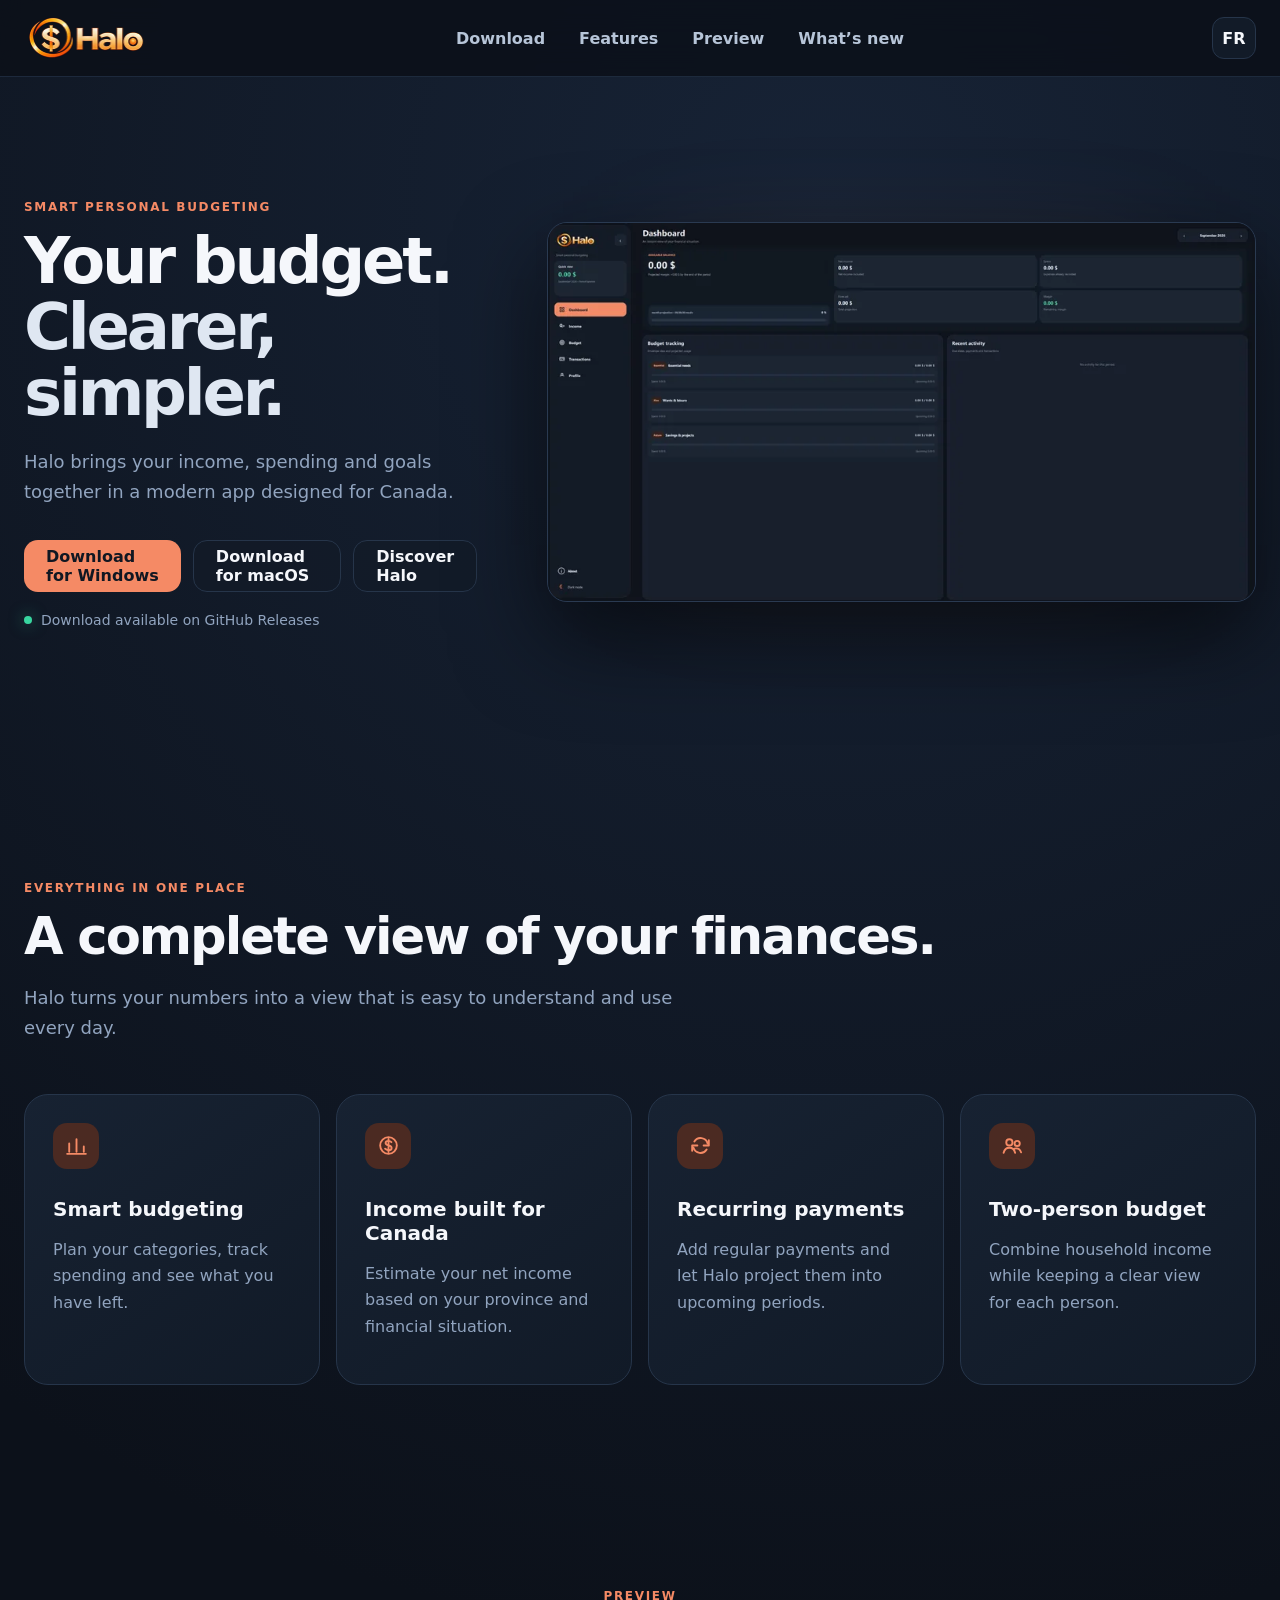
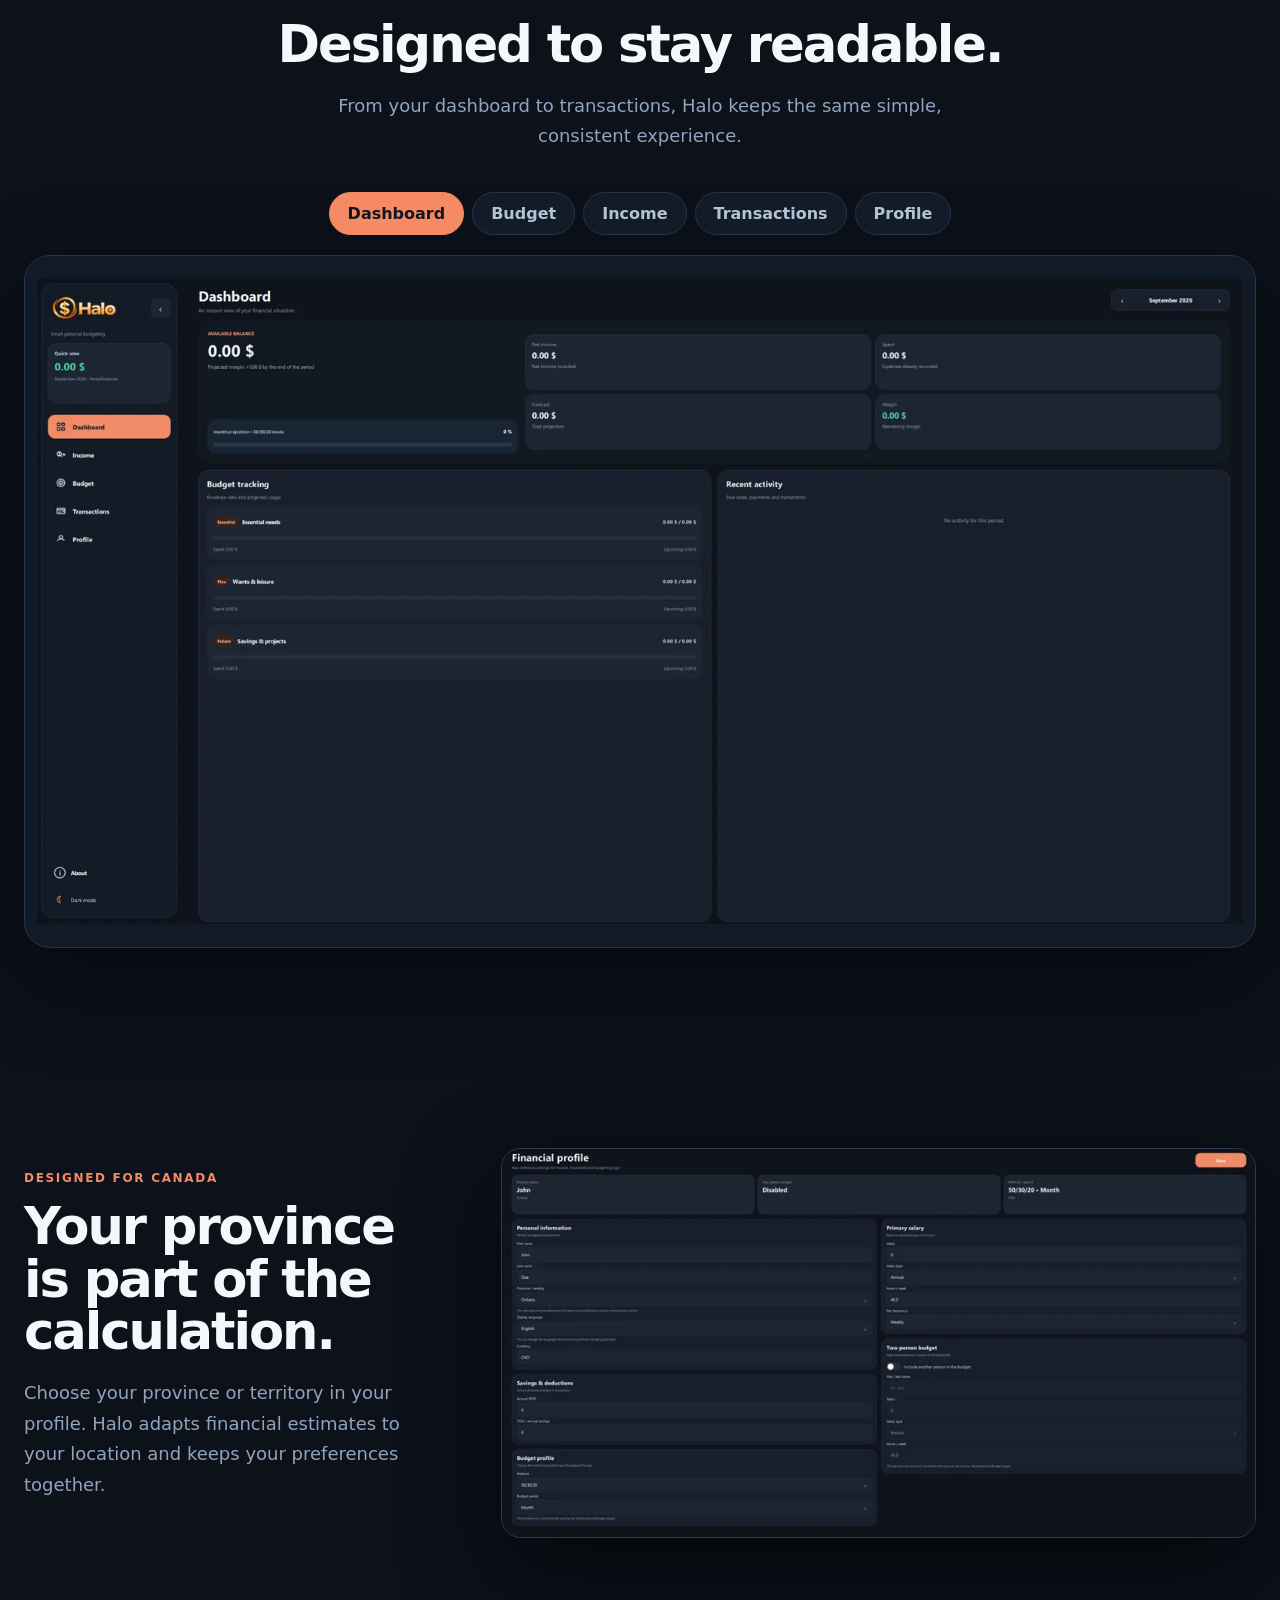
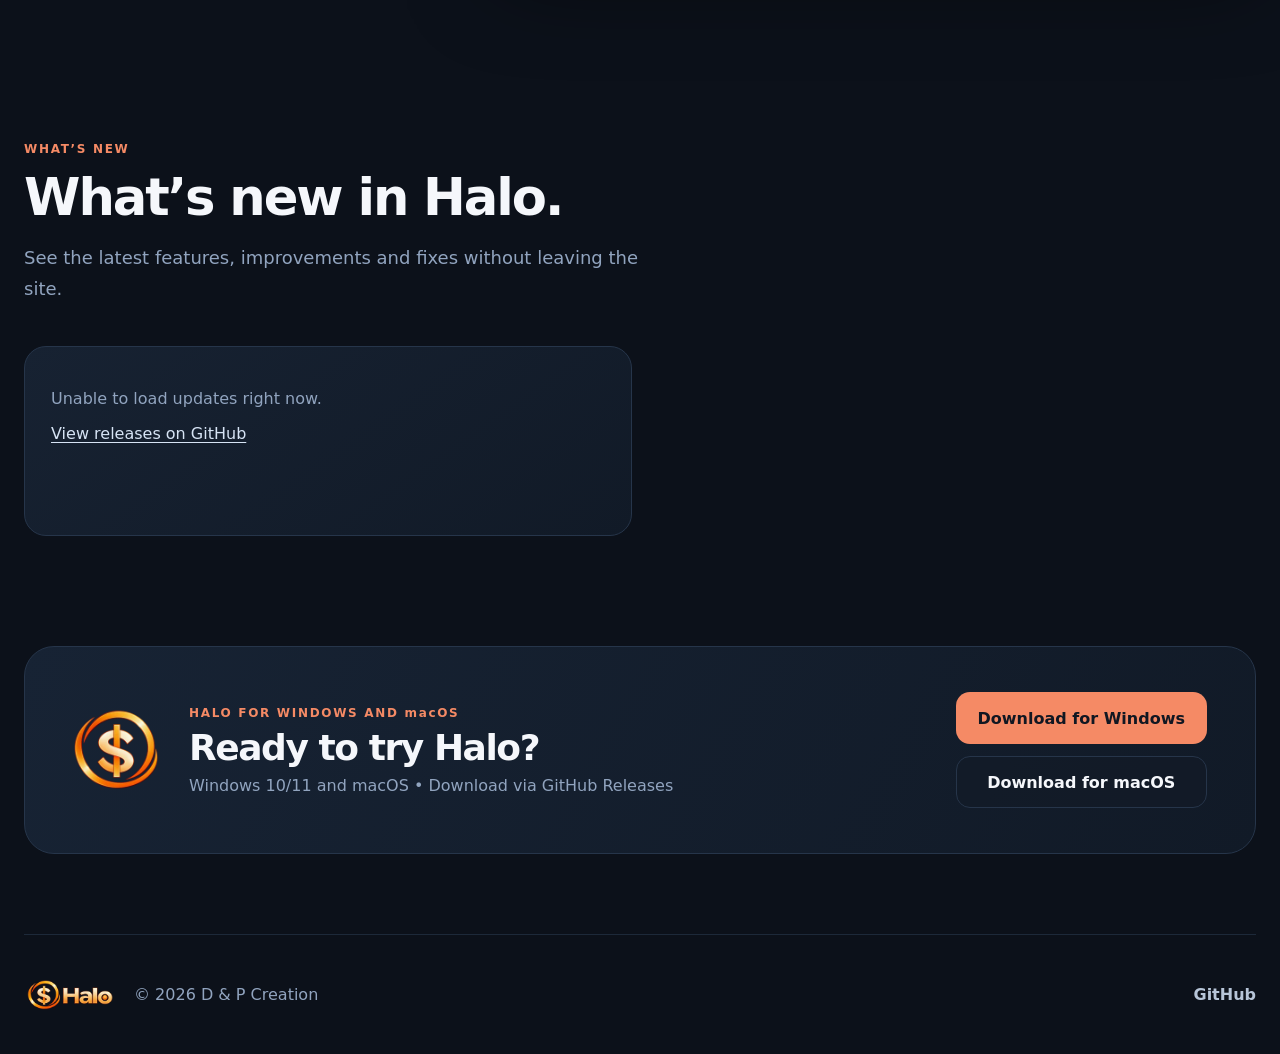
==== commit 3734bc6e: "Add files via upload" ====
--- a/index.html
+++ b/index.html
@@ -49,8 +49,8 @@
     })();
   </script>
 
-  <link rel="stylesheet" href="style.css?v=5">
-  <script src="script.js?v=5" defer></script>
+  <link rel="stylesheet" href="style.css?v=6">
+  <script src="script.js?v=6" defer></script>
 
   <script type="application/ld+json">
   {
@@ -78,19 +78,19 @@
 
   <header class="site-header">
     <div class="nav shell">
-      <a class="brand" href="#top" aria-label="Halo">
+      <a class="brand" href="#top" data-clean-scroll aria-label="Halo">
         <img src="assets/halo-wordmark-250.webp" width="250" height="83" alt="Halo">
       </a>
 
       <nav id="siteNav" class="site-nav" aria-label="Navigation principale">
-        <a data-i18n="navFeatures" href="#features">Fonctionnalités</a>
-        <a data-i18n="navPreview" href="#preview">Aperçu</a>
-        <a data-i18n="navUpdates" href="#updates">Nouveautés</a>
-        <a id="desktopDownload" data-i18n="navDownload" href="#top">Télécharger</a>
+        <a id="desktopDownload" data-i18n="navDownload" href="#top" data-clean-scroll>Télécharger</a>
+        <a data-i18n="navFeatures" href="#features" data-clean-scroll>Fonctionnalités</a>
+        <a data-i18n="navPreview" href="#preview" data-clean-scroll>Aperçu</a>
+        <a data-i18n="navUpdates" href="#updates" data-clean-scroll>Nouveautés</a>
       </nav>
 
       <div class="nav-actions">
-        <a id="mobileDownload" class="nav-download" data-i18n="navDownload" href="#top">Télécharger</a>
+        <a id="mobileDownload" class="nav-download" data-i18n="navDownload" href="#top" data-clean-scroll>Télécharger</a>
         <button id="language" class="language" type="button" aria-label="Passer en anglais">EN</button>
         <button id="menuToggle" class="menu-toggle" type="button" aria-controls="siteNav" aria-expanded="false" aria-label="Ouvrir le menu">
           <svg viewBox="0 0 24 24" width="22" height="22" aria-hidden="true" focusable="false">
@@ -113,7 +113,7 @@
              href="https://github.com/D-P-Creation/Halo-Releases/releases/latest">Télécharger pour Windows</a>
           <a id="heroDownloadMac" class="button ghost platform-download" data-macos-download data-i18n="downloadMac"
              href="https://github.com/D-P-Creation/Halo-Releases/releases/latest">Télécharger pour macOS</a>
-          <a class="button ghost" href="#preview" data-i18n="discover">Découvrir Halo</a>
+          <a class="button ghost" href="#preview" data-clean-scroll data-i18n="discover">Découvrir Halo</a>
         </div>
 
         <div class="release-line" aria-live="polite">
